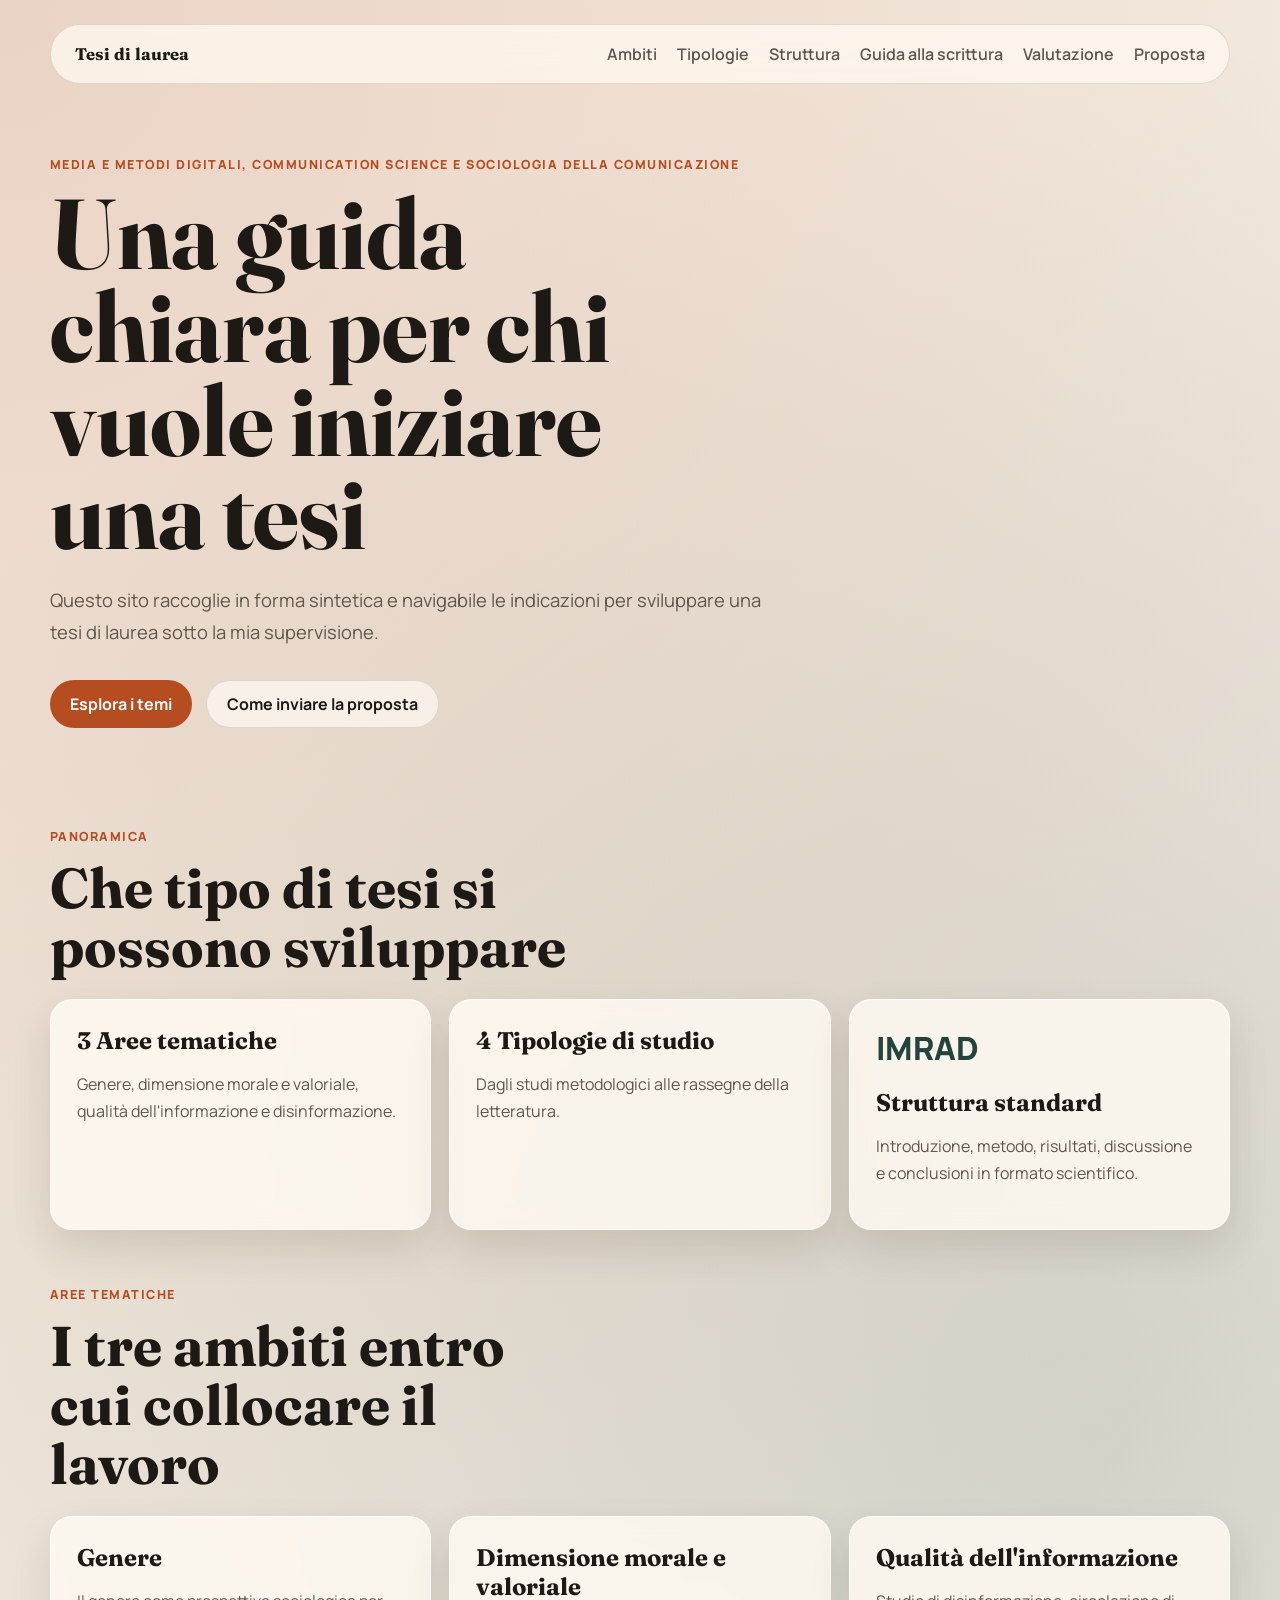
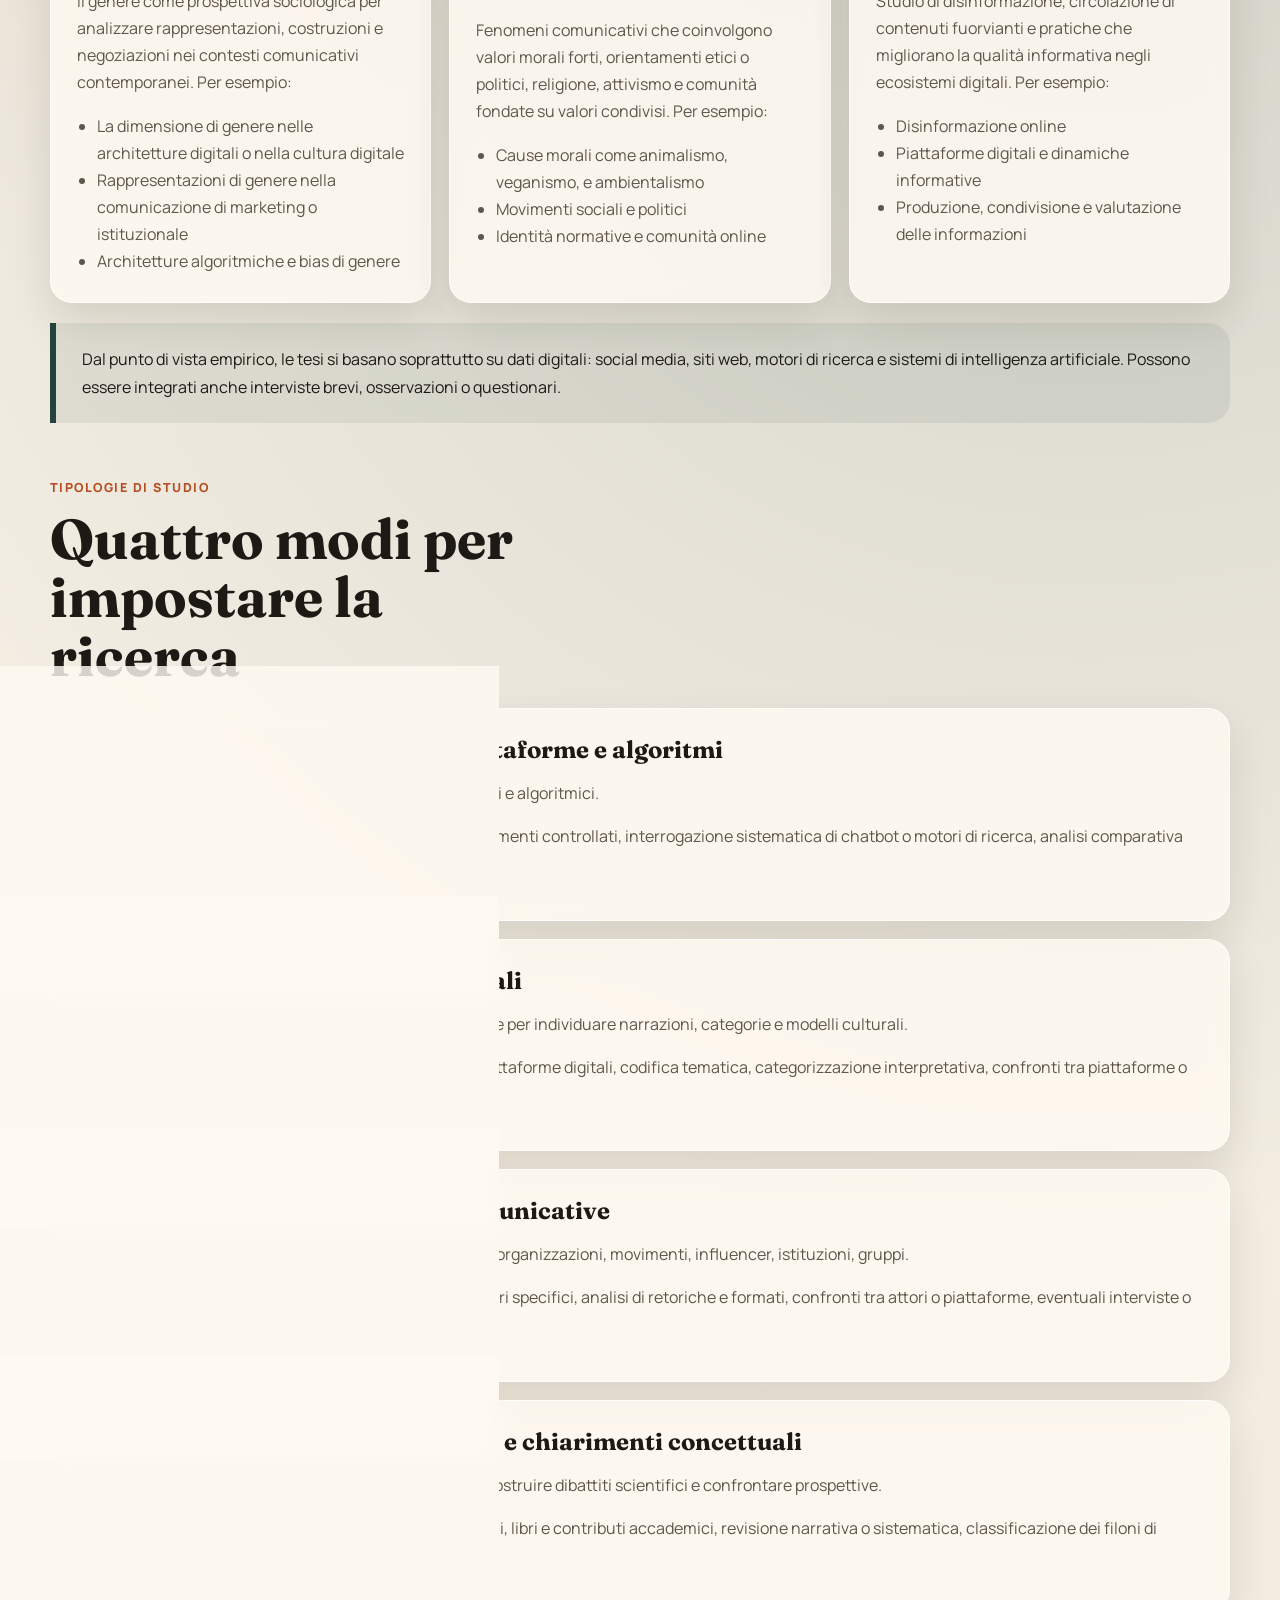
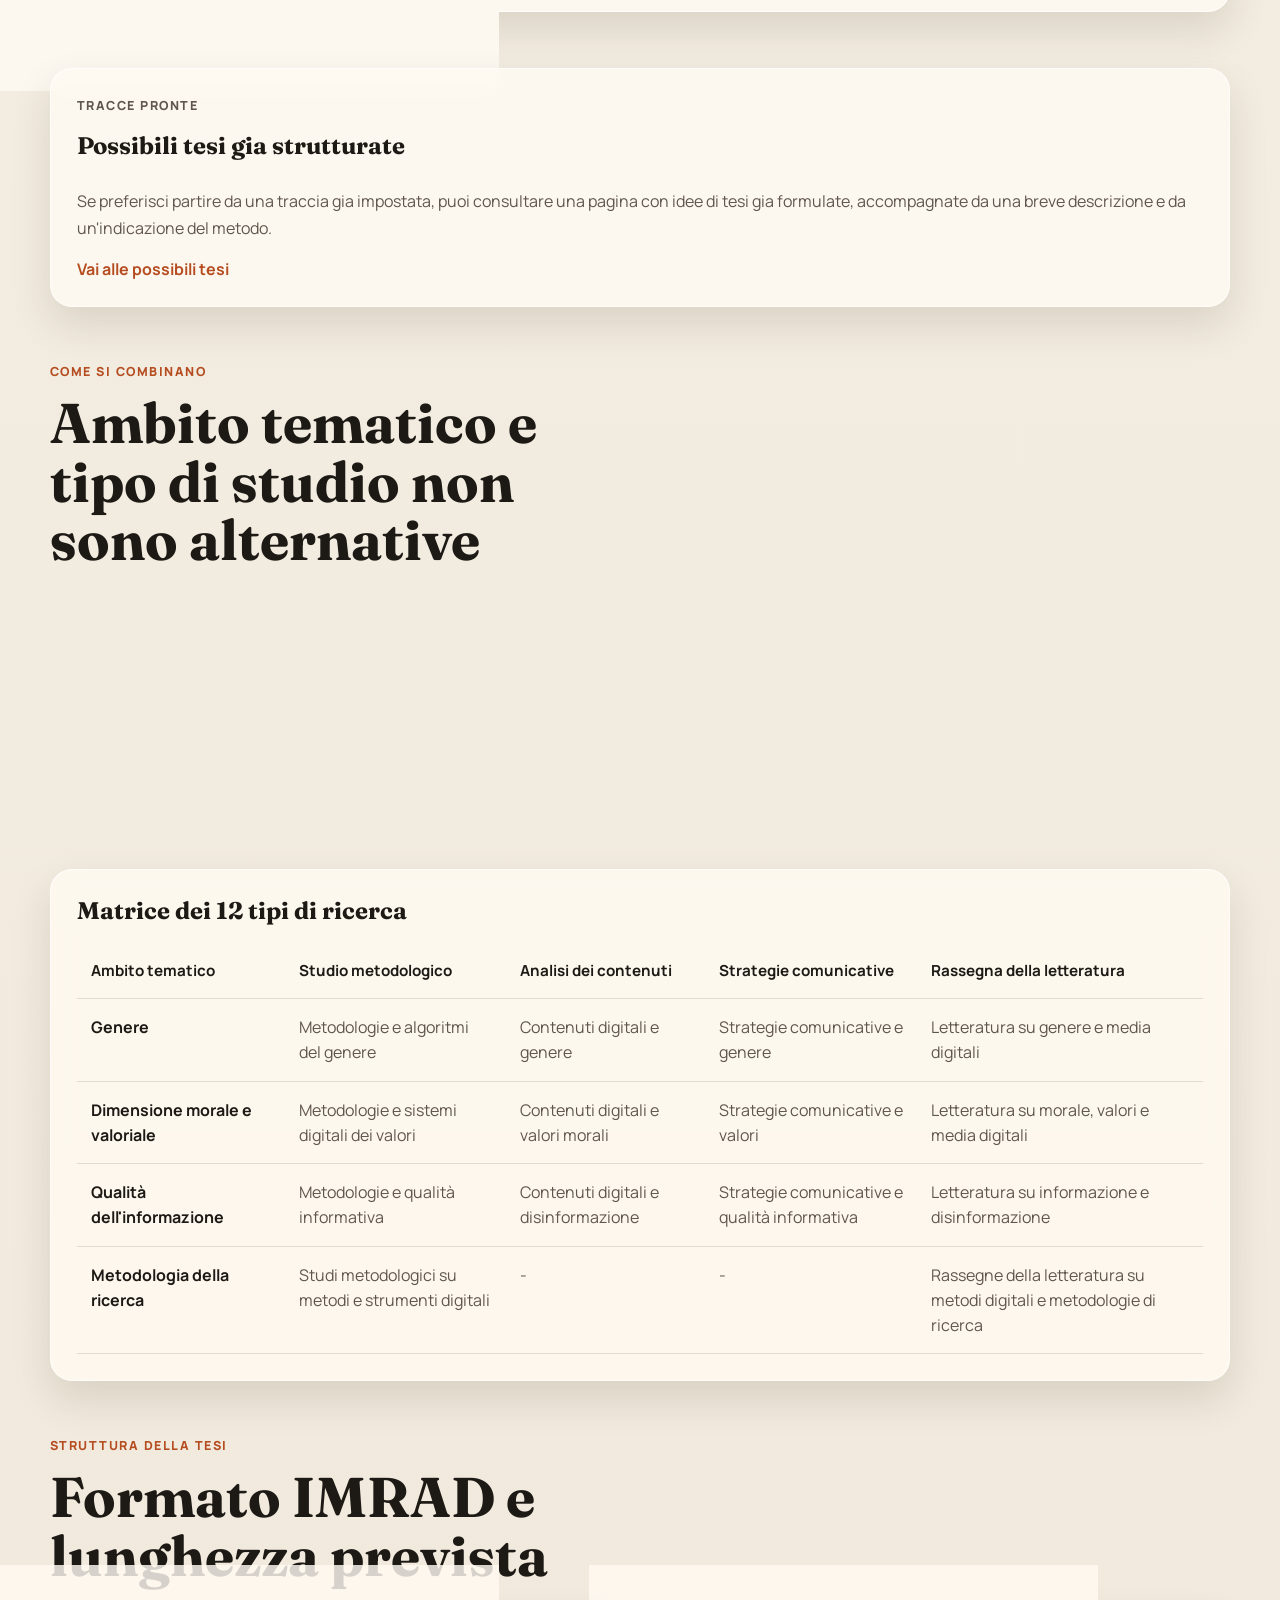
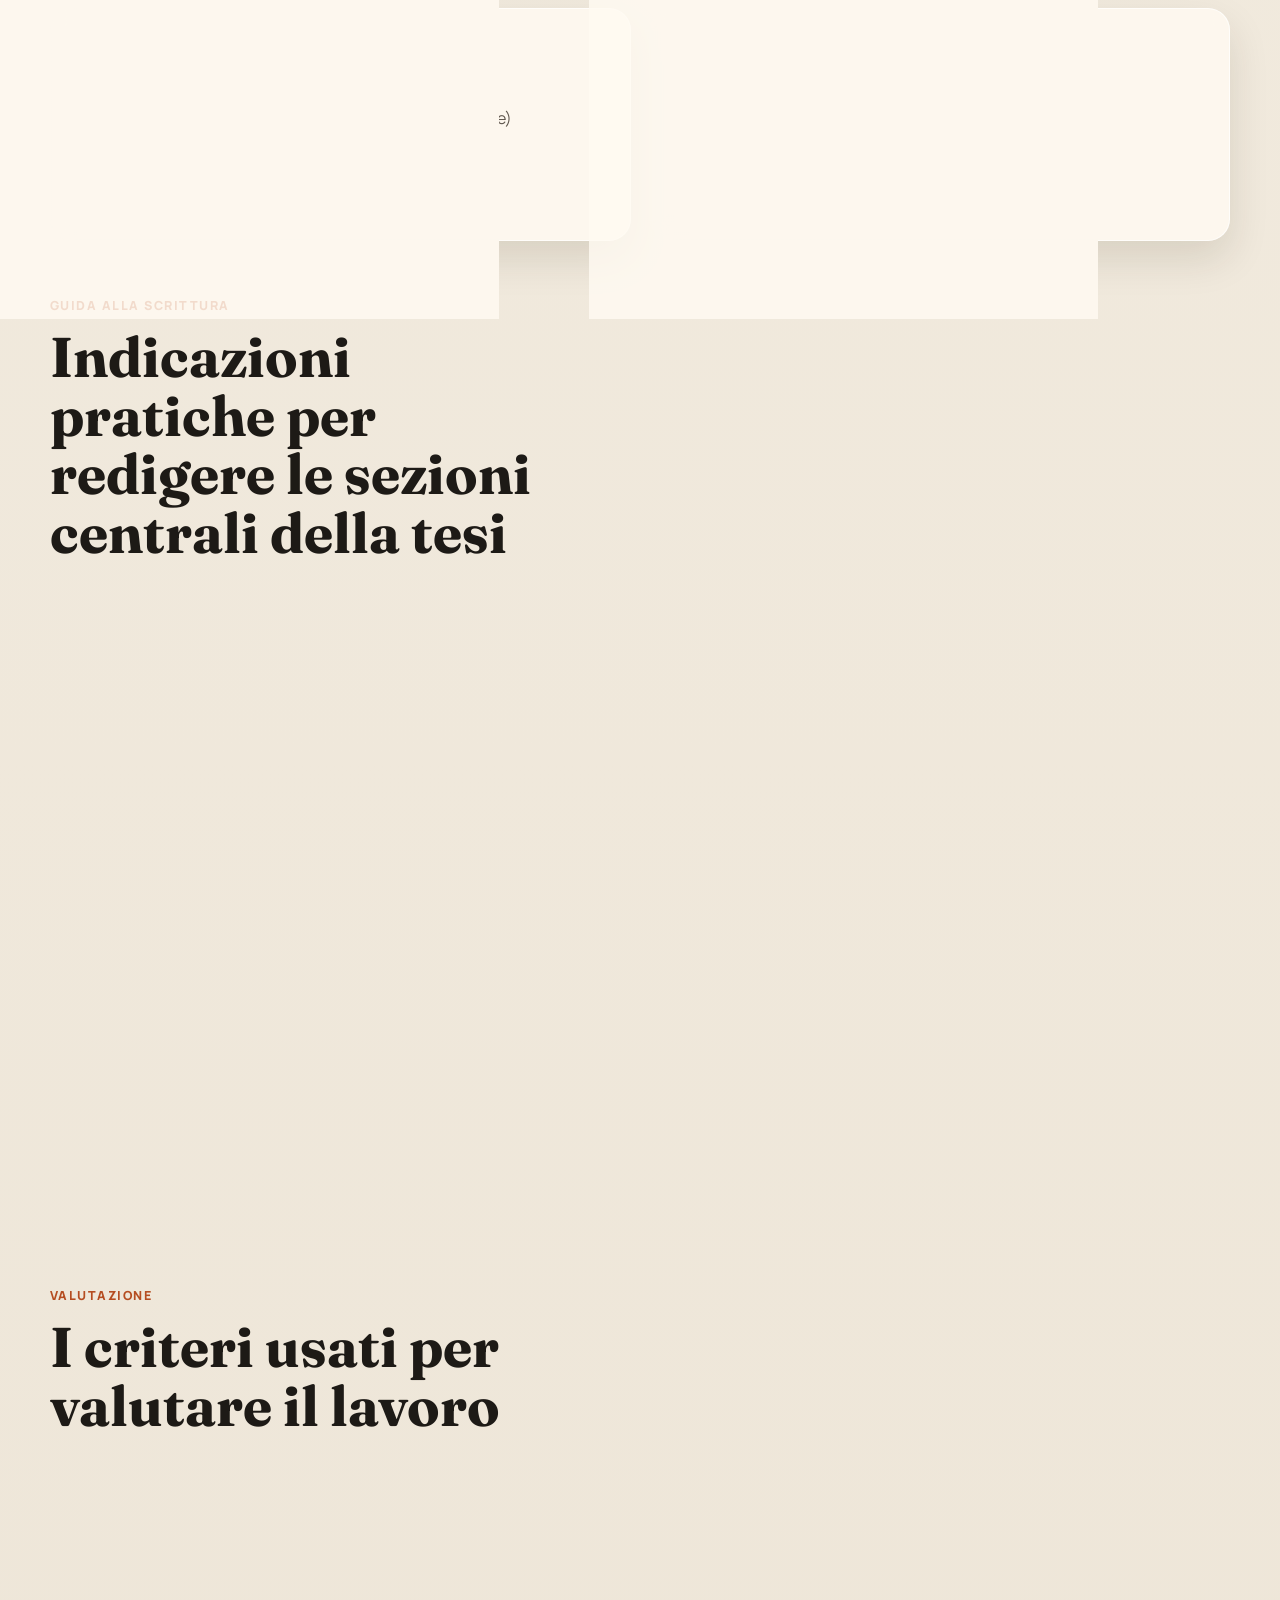
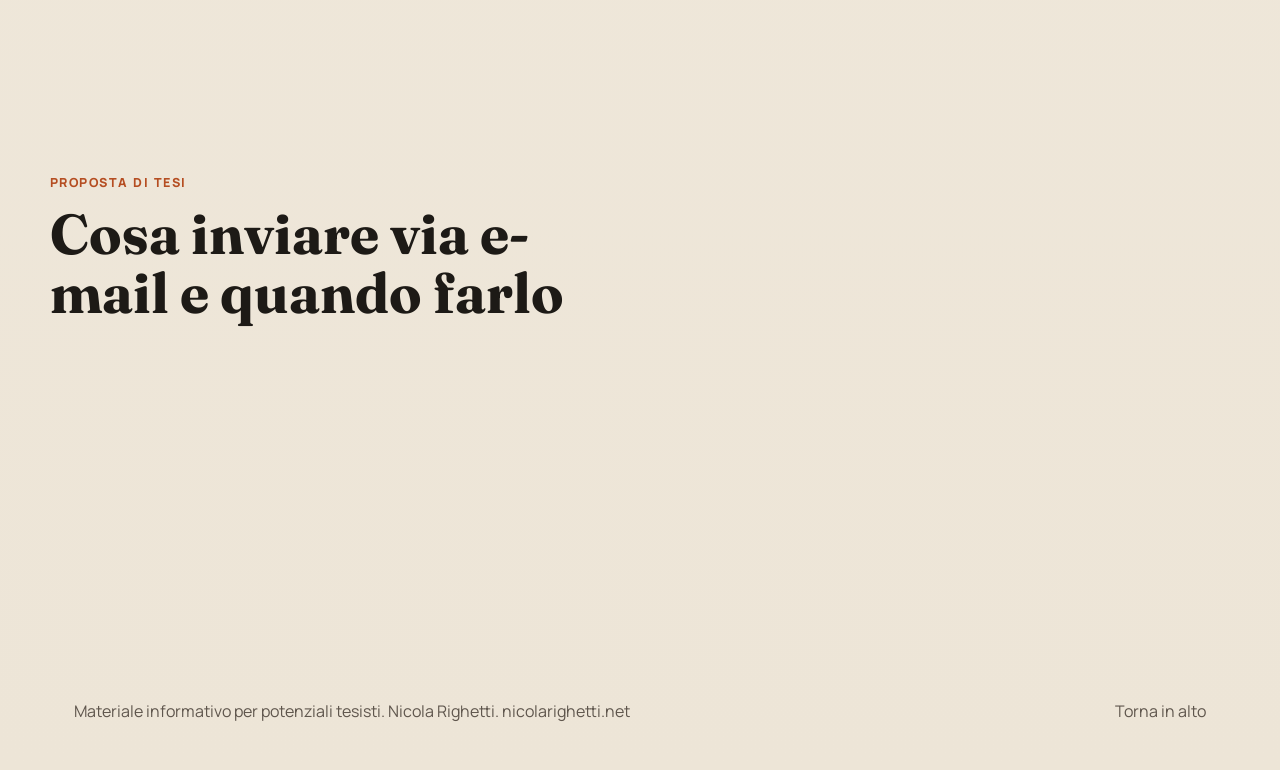
==== index.html @ b59bde54 "update" ====
<!DOCTYPE html>
<html lang="it">
<head>
  <meta charset="UTF-8">
  <meta name="viewport" content="width=device-width, initial-scale=1.0">
  <title>Tesi di Laurea | Guida per Tesisti</title>
  <meta name="description" content="Informazioni chiare per studentesse e studenti interessati a una tesi in sociologia della comunicazione e media digitali.">
  <link rel="preconnect" href="https://fonts.googleapis.com">
  <link rel="preconnect" href="https://fonts.gstatic.com" crossorigin>
  <link href="https://fonts.googleapis.com/css2?family=Fraunces:opsz,wght@9..144,500;9..144,700&family=Manrope:wght@400;500;600;700&display=swap" rel="stylesheet">
  <link rel="stylesheet" href="styles.css">
</head>
<body>
  <header class="hero" id="top">
    <nav class="site-nav">
      <a class="brand" href="#top">Tesi di laurea</a>
      <button class="nav-toggle" type="button" aria-expanded="false" aria-controls="nav-links">
        Menu
      </button>
      <div class="nav-links" id="nav-links">
        <a href="#ambiti">Ambiti</a>
        <a href="#tipologie">Tipologie</a>
        <a href="#struttura">Struttura</a>
        <a href="#scrittura">Guida alla scrittura</a>
        <a href="#valutazione">Valutazione</a>
        <a href="#proposta">Proposta</a>
      </div>
    </nav>

    <div class="hero-content">
      <p class="eyebrow">Media e metodi digitali, communication science e sociologia della comunicazione</p>
      <h1>Una guida chiara per chi vuole iniziare una tesi</h1>
      <p class="hero-text">
        Questo sito raccoglie in forma sintetica e navigabile le indicazioni per sviluppare una tesi di laurea sotto la mia supervisione.
      </p>
      <div class="hero-actions">
        <a class="button button-primary" href="#ambiti">Esplora i temi</a>
        <a class="button button-secondary" href="#proposta">Come inviare la proposta</a>
      </div>
    </div>
  </header>

  <main>
    <section class="section intro">
      <div class="section-heading">
        <p class="section-kicker">Panoramica</p>
        <h2>Che tipo di tesi si possono sviluppare</h2>
      </div>
      <div class="grid grid-3">
        <article class="card stat-card">
          <h3>3 Aree tematiche</h3>
          <p>Genere, dimensione morale e valoriale, qualità dell'informazione e disinformazione.</p>
        </article>
        <article class="card stat-card">
          <h3>4 Tipologie di studio</h3>
          <p>Dagli studi metodologici alle rassegne della letteratura.</p>
        </article>
        <article class="card stat-card">
          <span class="stat-number">IMRAD</span>
          <h3>Struttura standard</h3>
          <p>Introduzione, metodo, risultati, discussione e conclusioni in formato scientifico.</p>
        </article>
      </div>
    </section>

    <section class="section" id="ambiti">
      <div class="section-heading">
        <p class="section-kicker">Aree tematiche</p>
        <h2>I tre ambiti entro cui collocare il lavoro</h2>
      </div>
      <div class="grid grid-3">
        <article class="card topic-card">
          <h3>Genere</h3>
          <p>
            Il genere come prospettiva sociologica per analizzare rappresentazioni, costruzioni e negoziazioni
            nei contesti comunicativi contemporanei. Per esempio:
          </p>
          <ul>
            <li>La dimensione di genere nelle architetture digitali o nella cultura digitale</li>
            <li>Rappresentazioni di genere nella comunicazione di marketing o istituzionale</li>
            <li>Architetture algoritmiche e bias di genere</li>
          </ul>
        </article>
        <article class="card topic-card">
          <h3>Dimensione morale e valoriale</h3>
          <p>
            Fenomeni comunicativi che coinvolgono valori morali forti, orientamenti etici o politici,
            religione, attivismo e comunità fondate su valori condivisi. Per esempio:
          </p>
          <ul>
            <li>Cause morali come animalismo, veganismo, e ambientalismo</li>
            <li>Movimenti sociali e politici</li>
            <li>Identità normative e comunità online</li>
          </ul>
        </article>
        <article class="card topic-card">
          <h3>Qualità dell'informazione</h3>
          <p>
            Studio di disinformazione, circolazione di contenuti fuorvianti e pratiche che migliorano
            la qualità informativa negli ecosistemi digitali. Per esempio:
          </p>
          <ul>
            <li>Disinformazione online</li>
            <li>Piattaforme digitali e dinamiche informative</li>
            <li>Produzione, condivisione e valutazione delle informazioni</li>
          </ul>
        </article>
      </div>
      <div class="callout">
        <p>
          Dal punto di vista empirico, le tesi si basano soprattutto su dati digitali: social media,
          siti web, motori di ricerca e sistemi di intelligenza artificiale. Possono essere integrati
          anche interviste brevi, osservazioni o questionari.
        </p>
      </div>
    </section>

    <section class="section" id="tipologie">
      <div class="section-heading">
        <p class="section-kicker">Tipologie di studio</p>
        <h2>Quattro modi per impostare la ricerca</h2>
      </div>
      <div class="stack">
        <article class="card study-card">
          <div class="study-index">01</div>
          <div>
            <h3>Studi metodologici su piattaforme e algoritmi</h3>
            <p>Analisi del funzionamento di sistemi digitali e algoritmici.</p>
            <p><strong>Dati e metodi:</strong> auditing algoritmico, esperimenti controllati, interrogazione sistematica di chatbot o motori di ricerca, analisi comparativa dei risultati.</p>
          </div>
        </article>
        <article class="card study-card">
          <div class="study-index">02</div>
          <div>
            <h3>Analisi dei contenuti digitali</h3>
            <p>Studio di post, immagini, video o testi online per individuare narrazioni, categorie e modelli culturali.</p>
            <p><strong>Dati e metodi:</strong> raccolta di contenuti da piattaforme digitali, codifica tematica, categorizzazione interpretativa, confronti tra piattaforme o comunità.</p>
          </div>
        </article>
        <article class="card study-card">
          <div class="study-index">03</div>
          <div>
            <h3>Analisi delle strategie comunicative</h3>
            <p>Focus sugli attori che comunicano online: organizzazioni, movimenti, influencer, istituzioni, gruppi.</p>
            <p><strong>Dati e metodi:</strong> raccolta di contenuti di attori specifici, analisi di retoriche e formati, confronti tra attori o piattaforme, eventuali interviste o questionari.</p>
          </div>
        </article>
        <article class="card study-card">
          <div class="study-index">04</div>
          <div>
            <h3>Rassegne della letteratura e chiarimenti concettuali</h3>
            <p>Approccio teorico per chiarire concetti, ricostruire dibattiti scientifici e confrontare prospettive.</p>
            <p><strong>Dati e metodi:</strong> analisi sistematica di articoli, libri e contributi accademici, revisione narrativa o sistematica, classificazione dei filoni di ricerca.</p>
          </div>
        </article>
      </div>
    </section>

    <section class="section" id="proposte">
      <div class="card guide-link-card">
        <p class="section-kicker">Tracce pronte</p>
        <h3>Possibili tesi gia strutturate</h3>
        <p>
          Se preferisci partire da una traccia gia impostata, puoi consultare una pagina con idee di tesi
          gia formulate, accompagnate da una breve descrizione e da un'indicazione del metodo.
        </p>
        <a class="text-link" href="possibili-tesi.html">Vai alle possibili tesi</a>
      </div>
    </section>

    <section class="section" id="matrice">
      <div class="section-heading">
        <p class="section-kicker">Come si combinano</p>
        <h2>Ambito tematico e tipo di studio non sono alternative</h2>
      </div>
      <div class="card matrix-intro">
        <p>
          Ogni tesi deve essere definita su <strong>due assi contemporaneamente</strong>: da un lato
          sceglie <strong>uno dei tre ambiti tematici</strong>, dall'altro adotta <strong>una delle quattro
          modalità di ricerca</strong>. Questo significa che i tre ambiti e i quattro tipi di studio non si
          escludono a vicenda, ma si <strong>incrociano</strong>.
        </p>
        <p>
          In termini pratici, ne risultano <strong>12 possibili configurazioni generali di tesi</strong>:
          per esempio, una tesi può essere un'analisi dei contenuti sul genere, oppure uno studio
          metodologico sulla qualità dell'informazione, oppure una rassegna della letteratura sulla
          dimensione morale e valoriale.
        </p>
        <p>
          A queste si aggiunge un'ulteriore possibilità: <strong>rassegne della letteratura di taglio
          metodologico</strong> dedicate a metodi digitali, tecniche di ricerca, strumenti di analisi o
          questioni metodologiche generali. In questo caso la tesi può avere un focus propriamente
          metodologico e non essere necessariamente collegata a uno dei tre ambiti sostantivi.
        </p>
      </div>
      <div class="card matrix-card">
        <h3>Matrice dei 12 tipi di ricerca</h3>
        <div class="matrix-wrap">
          <table class="matrix-table">
            <thead>
              <tr>
                <th>Ambito tematico</th>
                <th>Studio metodologico</th>
                <th>Analisi dei contenuti</th>
                <th>Strategie comunicative</th>
                <th>Rassegna della letteratura</th>
              </tr>
            </thead>
            <tbody>
              <tr>
                <th>Genere</th>
                <td>Metodologie e algoritmi del genere</td>
                <td>Contenuti digitali e genere</td>
                <td>Strategie comunicative e genere</td>
                <td>Letteratura su genere e media digitali</td>
              </tr>
              <tr>
                <th>Dimensione morale e valoriale</th>
                <td>Metodologie e sistemi digitali dei valori</td>
                <td>Contenuti digitali e valori morali</td>
                <td>Strategie comunicative e valori</td>
                <td>Letteratura su morale, valori e media digitali</td>
              </tr>
              <tr>
                <th>Qualità dell'informazione</th>
                <td>Metodologie e qualità informativa</td>
                <td>Contenuti digitali e disinformazione</td>
                <td>Strategie comunicative e qualità informativa</td>
                <td>Letteratura su informazione e disinformazione</td>
              </tr>
              <tr>
                <th>Metodologia della ricerca</th>
                <td>Studi metodologici su metodi e strumenti digitali</td>
                <td>-</td>
                <td>-</td>
                <td>Rassegne della letteratura su metodi digitali e metodologie di ricerca</td>
              </tr>
            </tbody>
          </table>
        </div>
      </div>
    </section>

    <section class="section" id="struttura">
      <div class="section-heading">
        <p class="section-kicker">Struttura della tesi</p>
        <h2>Formato IMRAD e lunghezza prevista</h2>
      </div>
      <div class="grid grid-2">
        <article class="card">
          <h3>Sezioni richieste</h3>
          <ol class="timeline">
            <li><strong>Abstract</strong> (150-200 parole)</li>
            <li><strong>Introduzione e quadro teorico</strong> (circa 1500-2000 parole)</li>
            <li><strong>Dati e metodologia</strong> (circa 1000 parole)</li>
            <li><strong>Risultati</strong> (circa 1000-1500 parole)</li>
            <li><strong>Discussione e conclusione</strong> (circa 1500-2000 parole)</li>
          </ol>
        </article>
        <article class="card">
          <h3>Vincoli formali</h3>
          <ul class="checklist">
            <li>Struttura scientifica standard di tipo IMRAD</li>
            <li>Bibliografia in stile APA 7a edizione</li>
            <li>Lunghezza complessiva tra 6.000 e 8.000 parole</li>
            <li>Descrizione chiara di dati, raccolta e tecniche di analisi</li>
          </ul>
        </article>
      </div>
    </section>

    <section class="section" id="scrittura">
      <div class="section-heading">
        <p class="section-kicker">Guida alla scrittura</p>
        <h2>Indicazioni pratiche per redigere le sezioni centrali della tesi</h2>
      </div>
      <div class="grid grid-2 guide-overview">
        <article class="card guide-link-card">
          <h3>Abstract</h3>
          <p>Sintesi breve, completa e leggibile del lavoro, organizzata come una micro-struttura IMRAD.</p>
          <a class="text-link" href="abstract.html">Apri la guida</a>
        </article>
        <article class="card guide-link-card">
          <h3>Introduzione</h3>
          <p>Come accompagnare il lettore dal tema generale al gap di ricerca, usando il modello C.A.R.S.</p>
          <a class="text-link" href="introduzione.html">Apri la guida</a>
        </article>
        <article class="card guide-link-card">
          <h3>Quadro teorico e letteratura</h3>
          <p>Come costruire una rassegna della letteratura sintetica, concettualmente chiara e orientata al problema di ricerca.</p>
          <a class="text-link" href="quadro-teorico.html">Apri la guida</a>
        </article>
        <article class="card guide-link-card">
          <h3>Risultati</h3>
          <p>Come presentare i risultati in modo ordinato, coerente con domande di ricerca e senza anticipare la discussione.</p>
          <a class="text-link" href="risultati.html">Apri la guida</a>
        </article>
        <article class="card guide-link-card">
          <h3>Discussione</h3>
          <p>Come interpretare i risultati, collegarli alla letteratura, esplicitare il contributo e riconoscere i limiti.</p>
          <a class="text-link" href="discussione.html">Apri la guida</a>
        </article>
        <article class="card guide-link-card">
          <h3>Citazioni e bibliografia APA 7</h3>
          <p>Come citare correttamente le fonti nel testo e come compilare la bibliografia finale in stile APA 7.</p>
          <a class="text-link" href="bibliografia-apa.html">Apri la guida</a>
        </article>
      </div>
    </section>

    <section class="section" id="valutazione">
      <div class="section-heading">
        <p class="section-kicker">Valutazione</p>
        <h2>I criteri usati per valutare il lavoro</h2>
      </div>
      <div class="grid grid-2">
        <article class="card">
          <h3>Cosa conta di più</h3>
          <ul class="checklist">
            <li>Chiarezza del linguaggio e dei concetti</li>
            <li>Capacità di organizzare il lavoro in modo ordinato</li>
            <li>Rispetto della struttura indicata e delle specifiche formali descritte nella guida, incluse citazioni e bibliografia</li>
            <li>Autonomia nella gestione del progetto di ricerca</li>
            <li>Qualità complessiva dell'argomentazione e dell'analisi</li>
          </ul>
        </article>
        <article class="card note-card">
          <h3>Obiettivo implicito</h3>
          <p>
            Una buona tesi non si limita a raccogliere materiali: deve mostrare coerenza tra domanda di ricerca,
            dati, metodo e interpretazione dei risultati.
          </p>
        </article>
      </div>
    </section>

    <section class="section" id="proposta">
      <div class="section-heading">
        <p class="section-kicker">Proposta di tesi</p>
        <h2>Cosa inviare via e-mail e quando farlo</h2>
      </div>
      <div class="grid grid-2 proposal-layout">
        <article class="card deadline-card">
          <h3>Tempistiche</h3>
          <p>
            La proposta va inviata con ampio anticipo e comunque non meno di
            <strong>4-6 mesi prima</strong> della data ufficiale di consegna dell'elaborato.
          </p>
          <p>
            Questo margine serve per valutare la fattibilità dello studio, proporre revisioni e pianificare il lavoro.
          </p>
        </article>
        <article class="card">
          <h3>Contenuti obbligatori dell'e-mail</h3>
          <ul class="checklist">
            <li>Titolo provvisorio della tesi</li>
            <li>Area tematica scelta tra le tre indicate</li>
            <li>Tipologia di studio scelta tra le quattro indicate</li>
            <li>Abstract di 150-200 parole</li>
            <li>Risultati attesi o contributo analitico previsto</li>
            <li>Dati, fonti e modalità di raccolta e analisi</li>
            <li>Almeno 4-5 riferimenti bibliografici rilevanti</li>
          </ul>
        </article>
      </div>
    </section>
  </main>

  <footer class="site-footer">
    <p>Materiale informativo per potenziali tesisti. Nicola Righetti. <a href="https://nicolarighetti.net">nicolarighetti.net</a></p>
    <a href="#top">Torna in alto</a>
  </footer>

  <script src="script.js"></script>
</body>
</html>
---- styles.css ----
:root {
  --bg: #f4efe6;
  --bg-accent: #efe0c7;
  --surface: rgba(255, 250, 242, 0.82);
  --surface-strong: #fff9f0;
  --text: #1d1a16;
  --muted: #5f564d;
  --line: rgba(29, 26, 22, 0.12);
  --primary: #b54d21;
  --primary-dark: #893815;
  --secondary: #23443c;
  --shadow: 0 18px 40px rgba(45, 29, 9, 0.12);
  --radius: 22px;
  --max-width: 1180px;
}

* {
  box-sizing: border-box;
}

html {
  scroll-behavior: smooth;
}

body {
  margin: 0;
  font-family: "Manrope", sans-serif;
  color: var(--text);
  background:
    radial-gradient(circle at top left, rgba(181, 77, 33, 0.18), transparent 26%),
    radial-gradient(circle at 85% 20%, rgba(35, 68, 60, 0.16), transparent 24%),
    linear-gradient(180deg, #f6f1e8 0%, #f2ebdf 55%, #ede5d7 100%);
}

a {
  color: inherit;
  text-decoration: none;
}

.hero,
.section,
.site-footer {
  padding-left: 24px;
  padding-right: 24px;
}

.site-nav,
.hero-content,
.section > *,
.site-footer {
  max-width: var(--max-width);
  margin: 0 auto;
}

.hero {
  padding-top: 24px;
  padding-bottom: 72px;
}

.site-nav {
  display: flex;
  align-items: center;
  justify-content: space-between;
  gap: 24px;
  padding: 18px 24px;
  border: 1px solid var(--line);
  border-radius: 999px;
  background: rgba(255, 249, 240, 0.76);
  backdrop-filter: blur(14px);
  position: sticky;
  top: 18px;
  z-index: 10;
}

.brand,
h1,
h2,
h3 {
  font-family: "Fraunces", serif;
}

.brand {
  font-size: 1.05rem;
  font-weight: 700;
}

.nav-links {
  display: flex;
  align-items: center;
  gap: 20px;
}

.nav-links a {
  color: var(--muted);
  font-weight: 600;
}

.nav-toggle {
  display: none;
  border: 0;
  background: transparent;
  font: inherit;
  color: var(--text);
}

.hero-content {
  padding-top: 72px;
}

.eyebrow,
.section-kicker {
  margin: 0 0 14px;
  text-transform: uppercase;
  letter-spacing: 0.12em;
  font-size: 0.78rem;
  font-weight: 800;
  color: var(--primary);
}

h1 {
  max-width: 11ch;
  margin: 0;
  font-size: clamp(3.2rem, 9vw, 6.2rem);
  line-height: 0.94;
}

.hero-text {
  max-width: 720px;
  margin: 24px 0 0;
  font-size: 1.15rem;
  line-height: 1.75;
  color: var(--muted);
}

.hero-actions {
  display: flex;
  flex-wrap: wrap;
  gap: 14px;
  margin-top: 32px;
}

.button {
  display: inline-flex;
  align-items: center;
  justify-content: center;
  min-height: 48px;
  padding: 0 20px;
  border-radius: 999px;
  font-weight: 700;
  transition: transform 180ms ease, background-color 180ms ease, color 180ms ease;
}

.button:hover,
.button:focus-visible {
  transform: translateY(-1px);
}

.button-primary {
  background: var(--primary);
  color: #fff;
}

.button-primary:hover,
.button-primary:focus-visible {
  background: var(--primary-dark);
}

.button-secondary {
  border: 1px solid var(--line);
  background: rgba(255, 250, 242, 0.7);
}

.section {
  padding-top: 28px;
  padding-bottom: 28px;
}

.section-heading {
  margin-bottom: 22px;
}

h2 {
  margin: 0;
  font-size: clamp(2rem, 5vw, 3.5rem);
  line-height: 1.05;
  max-width: 14ch;
}

.grid {
  display: grid;
  gap: 18px;
}

.grid-2 {
  grid-template-columns: repeat(2, minmax(0, 1fr));
}

.grid-3 {
  grid-template-columns: repeat(3, minmax(0, 1fr));
}

.stack {
  display: grid;
  gap: 18px;
}

.card {
  background: var(--surface);
  border: 1px solid rgba(255, 255, 255, 0.7);
  box-shadow: var(--shadow);
  border-radius: var(--radius);
  padding: 26px;
  backdrop-filter: blur(10px);
}

.card h3 {
  margin-top: 0;
  margin-bottom: 12px;
  font-size: 1.5rem;
}

.card p,
.card li {
  color: var(--muted);
  line-height: 1.7;
}

.stat-card {
  min-height: 220px;
}

.stat-number {
  display: inline-block;
  margin-bottom: 18px;
  color: var(--secondary);
  font-size: 2rem;
  font-weight: 800;
}

.topic-card ul,
.checklist,
.timeline {
  margin: 14px 0 0;
  padding-left: 20px;
}

.callout {
  margin-top: 20px;
  padding: 22px 26px;
  border-left: 6px solid var(--secondary);
  border-radius: 0 var(--radius) var(--radius) 0;
  background: rgba(35, 68, 60, 0.08);
}

.callout p {
  margin: 0;
  line-height: 1.75;
}

.study-card {
  display: grid;
  grid-template-columns: 92px 1fr;
  gap: 18px;
  align-items: start;
}

.matrix-intro p:first-child {
  margin-top: 0;
}

.matrix-intro p:last-child {
  margin-bottom: 0;
}

.matrix-card h3 {
  margin-bottom: 18px;
}

.matrix-note {
  margin: 16px 0 0;
  color: var(--muted);
  line-height: 1.7;
}

.matrix-wrap {
  overflow-x: auto;
}

.matrix-table {
  width: 100%;
  border-collapse: collapse;
  min-width: 860px;
}

.matrix-table th,
.matrix-table td {
  padding: 16px 14px;
  text-align: left;
  vertical-align: top;
  border-bottom: 1px solid var(--line);
  color: var(--muted);
  line-height: 1.55;
}

.matrix-table thead th {
  color: var(--text);
  font-size: 0.95rem;
}

.matrix-table tbody th {
  color: var(--text);
  font-weight: 700;
  min-width: 180px;
}

.detail-links-card {
  margin-top: 18px;
}

.detail-links {
  display: flex;
  flex-wrap: wrap;
  gap: 12px;
  margin-top: 16px;
}

.detail-links a {
  display: inline-flex;
  align-items: center;
  min-height: 42px;
  padding: 0 16px;
  border: 1px solid var(--line);
  border-radius: 999px;
  background: rgba(255, 250, 242, 0.8);
  color: var(--text);
  font-weight: 600;
}

.guide-stack {
  gap: 20px;
}

.guide-card {
  padding: 30px;
}

.guide-card h3 {
  margin-bottom: 14px;
}

.guide-overview {
  align-items: stretch;
}

.guide-link-card {
  display: flex;
  flex-direction: column;
}

.guide-link-card p {
  flex: 1;
}

.text-link {
  display: inline-flex;
  align-items: center;
  font-weight: 700;
  color: var(--primary);
}

.page-hero {
  padding: 24px 24px 36px;
}

.page-hero-content,
.page-main {
  max-width: 920px;
  margin: 0 auto;
}

.page-hero-content {
  padding-top: 64px;
}

.back-link {
  margin-top: 24px;
  font-weight: 700;
}

.back-link a {
  color: var(--primary);
}

.reference-example {
  margin: 12px 0 0;
  padding: 16px 18px;
  white-space: pre-wrap;
  border-radius: 16px;
  background: rgba(35, 68, 60, 0.08);
  border: 1px solid var(--line);
  color: var(--text);
  font-family: "Manrope", sans-serif;
  line-height: 1.7;
}

.study-index {
  display: grid;
  place-items: center;
  width: 92px;
  height: 92px;
  border-radius: 26px;
  background: linear-gradient(135deg, var(--primary), #db8c4f);
  color: #fff;
  font-weight: 800;
  font-size: 1.6rem;
}

.note-card {
  background: linear-gradient(180deg, rgba(35, 68, 60, 0.12), rgba(255, 249, 240, 0.8));
}

.deadline-card {
  background: linear-gradient(160deg, rgba(181, 77, 33, 0.12), rgba(255, 249, 240, 0.85));
}

.site-footer {
  display: flex;
  justify-content: space-between;
  gap: 24px;
  padding-top: 40px;
  padding-bottom: 48px;
  color: var(--muted);
}

.site-footer p {
  margin: 0;
}

.reveal {
  opacity: 0;
  transform: translateY(24px);
  transition: opacity 500ms ease, transform 500ms ease;
}

.reveal.is-visible {
  opacity: 1;
  transform: translateY(0);
}

@media (max-width: 960px) {
  .grid-2,
  .grid-3 {
    grid-template-columns: 1fr;
  }

  .study-card {
    grid-template-columns: 1fr;
  }
}

@media (max-width: 780px) {
  .site-nav {
    flex-wrap: wrap;
    border-radius: 28px;
    padding: 18px;
  }

  .nav-toggle {
    display: inline-flex;
  }

  .nav-links {
    display: none;
    width: 100%;
    flex-direction: column;
    align-items: flex-start;
    padding-top: 8px;
  }

  .nav-links.is-open {
    display: flex;
  }

  h1 {
    max-width: 12ch;
  }

  .hero-content {
    padding-top: 52px;
  }

  .site-footer {
    flex-direction: column;
  }
}
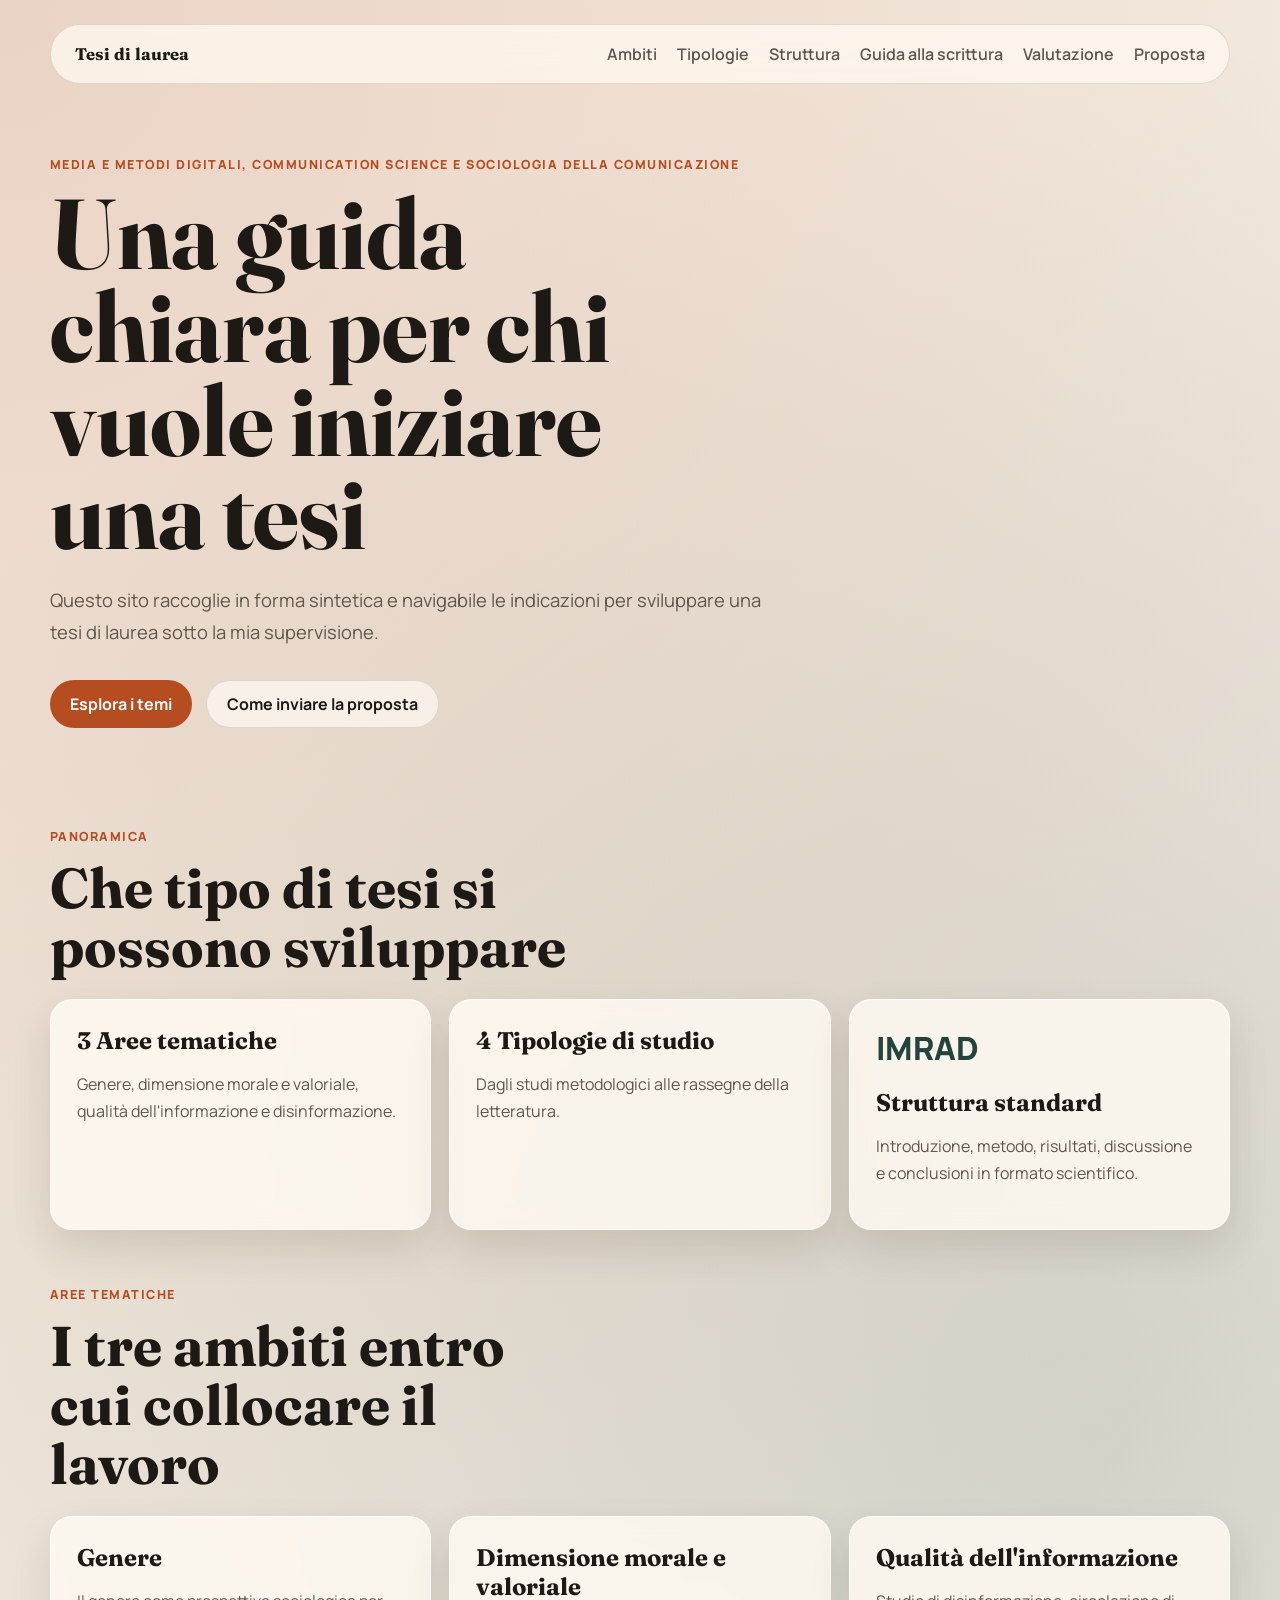
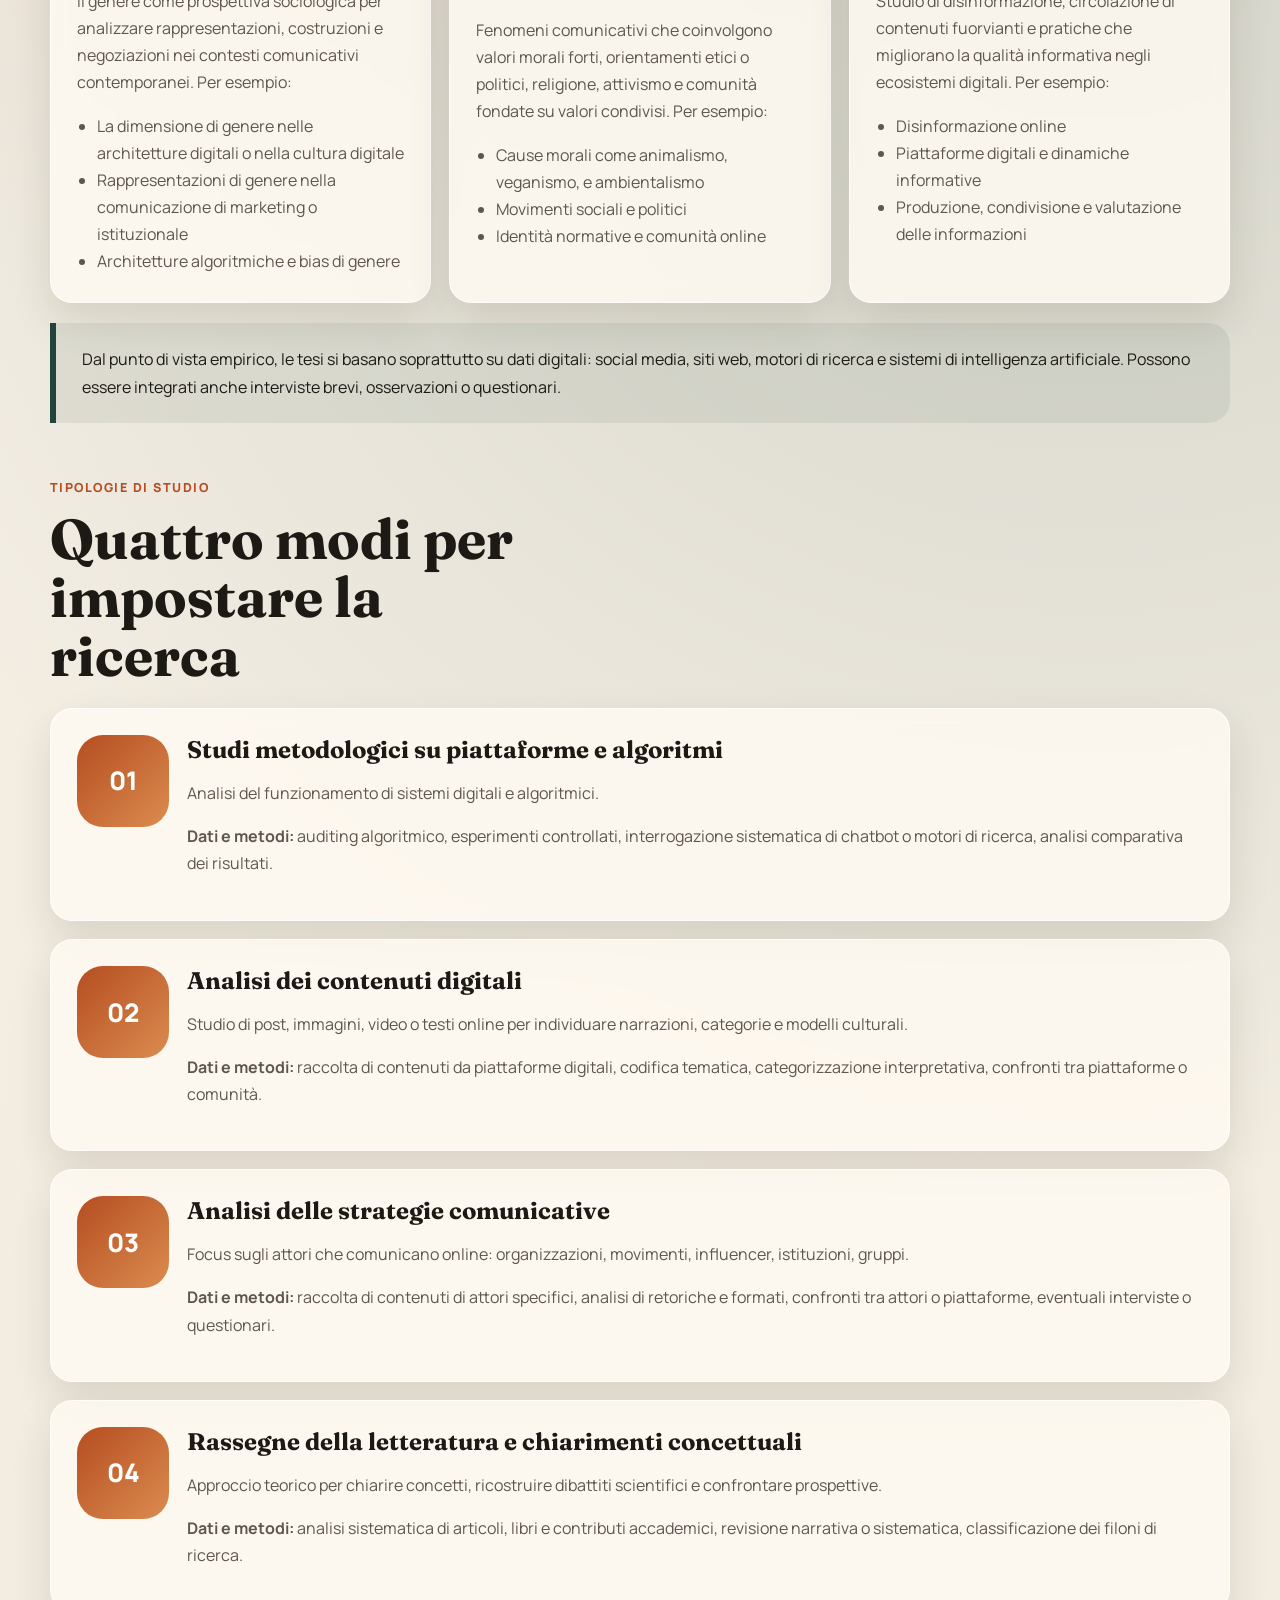
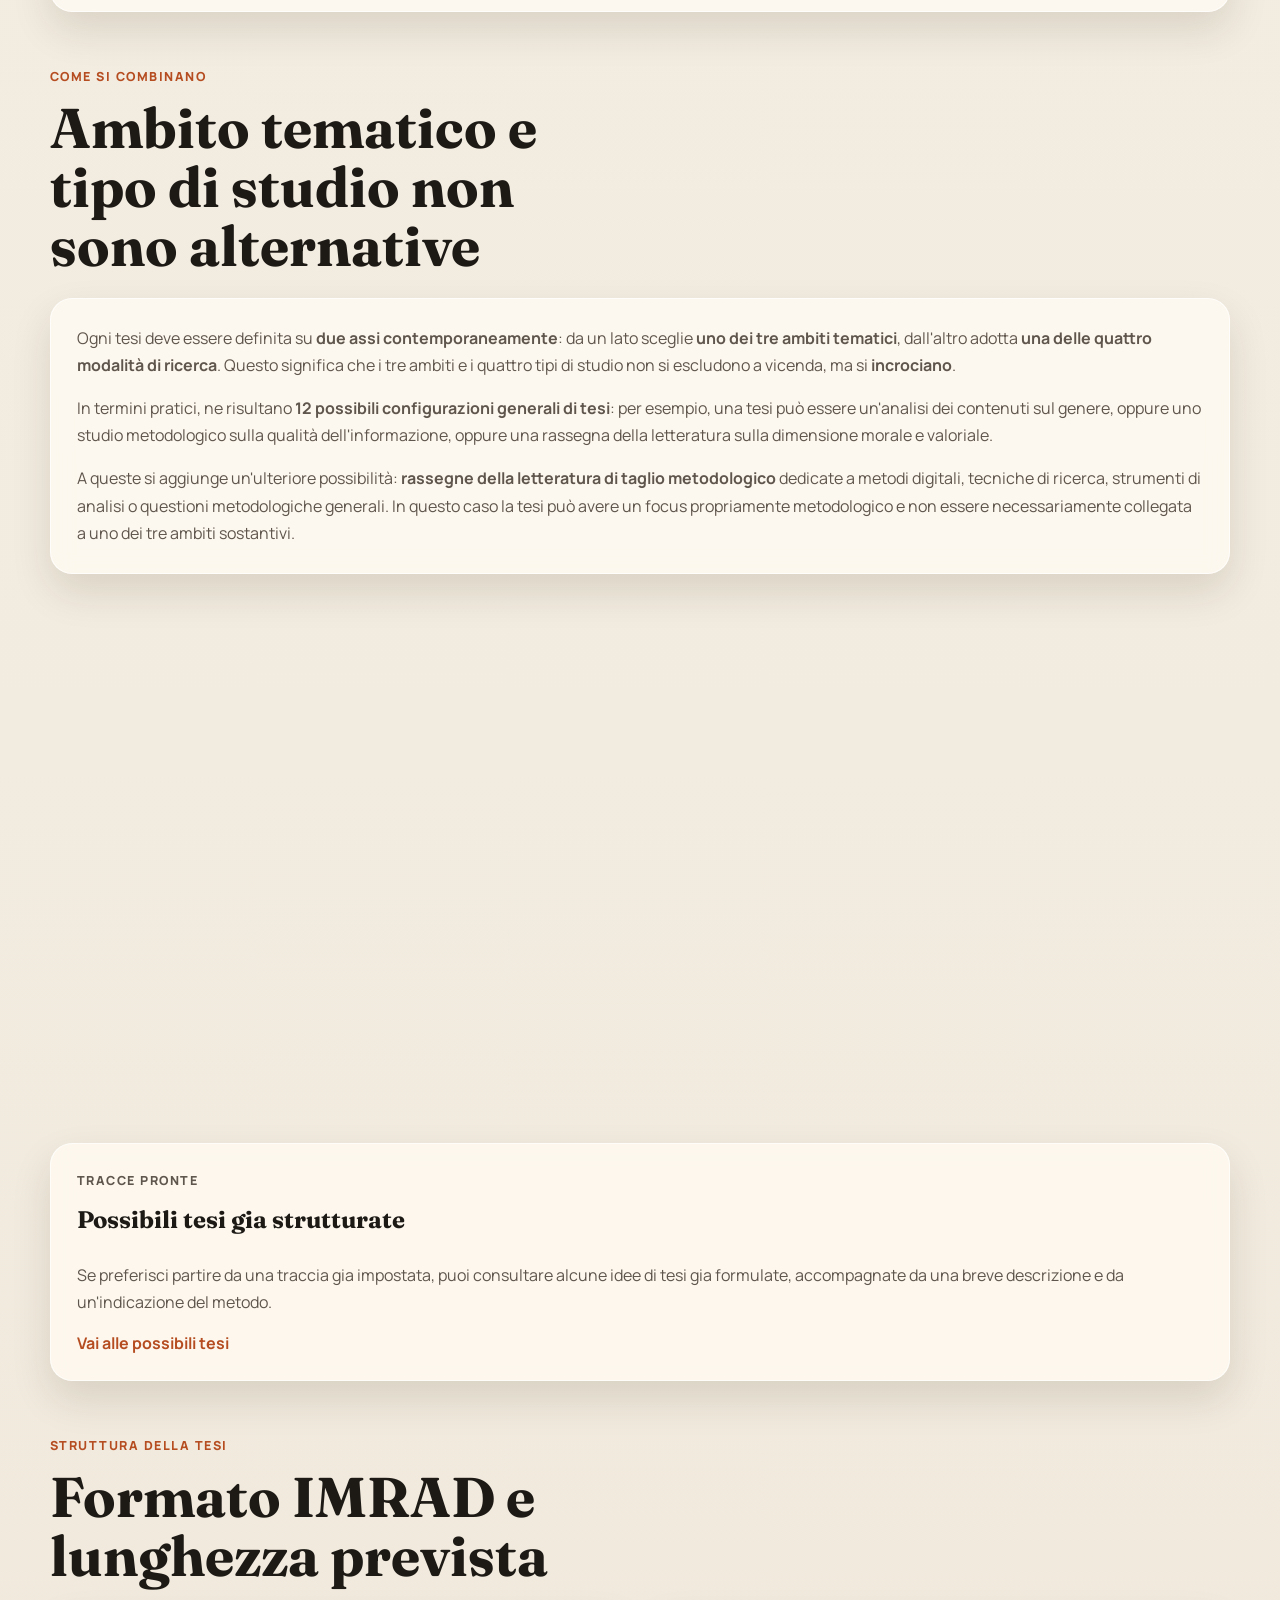
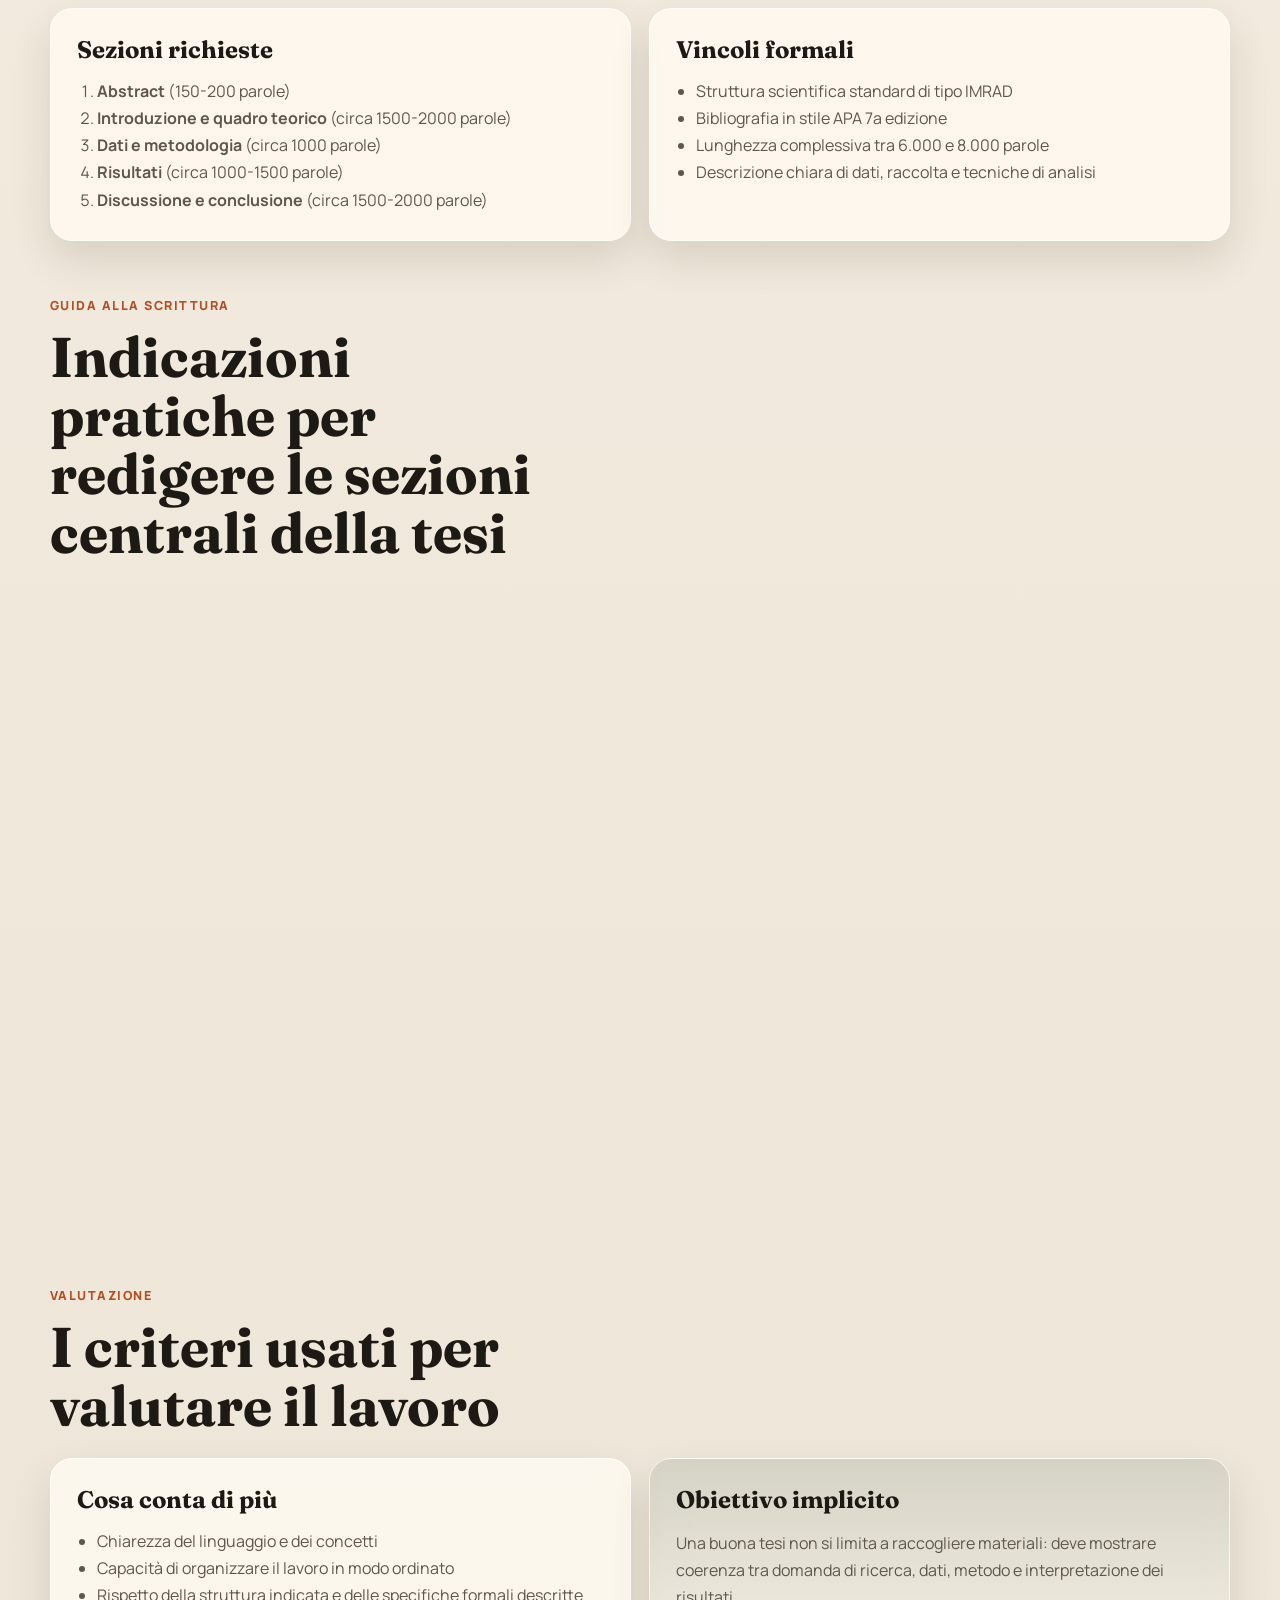
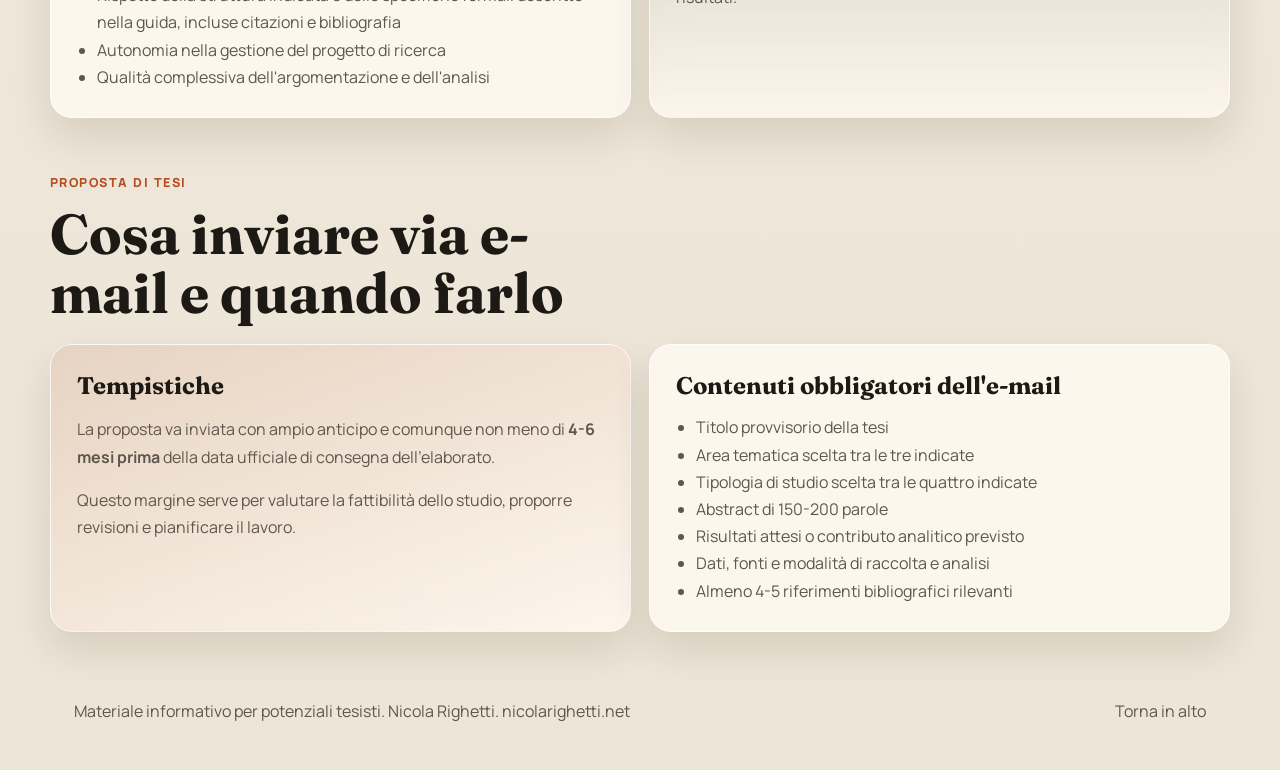
==== commit e6c80dd7: "update" ====
--- a/index.html
+++ b/index.html
@@ -156,18 +156,6 @@
       </div>
     </section>
 
-    <section class="section" id="proposte">
-      <div class="card guide-link-card">
-        <p class="section-kicker">Tracce pronte</p>
-        <h3>Possibili tesi gia strutturate</h3>
-        <p>
-          Se preferisci partire da una traccia gia impostata, puoi consultare una pagina con idee di tesi
-          gia formulate, accompagnate da una breve descrizione e da un'indicazione del metodo.
-        </p>
-        <a class="text-link" href="possibili-tesi.html">Vai alle possibili tesi</a>
-      </div>
-    </section>
-
     <section class="section" id="matrice">
       <div class="section-heading">
         <p class="section-kicker">Come si combinano</p>
@@ -238,6 +226,18 @@
             </tbody>
           </table>
         </div>
+      </div>
+    </section>
+
+    <section class="section" id="proposte">
+      <div class="card guide-link-card">
+        <p class="section-kicker">Tracce pronte</p>
+        <h3>Possibili tesi gia strutturate</h3>
+        <p>
+          Se preferisci partire da una traccia gia impostata, puoi consultare alcune idee di tesi
+          gia formulate, accompagnate da una breve descrizione e da un'indicazione del metodo.
+        </p>
+        <a class="text-link" href="possibili-tesi.html">Vai alle possibili tesi</a>
       </div>
     </section>
 
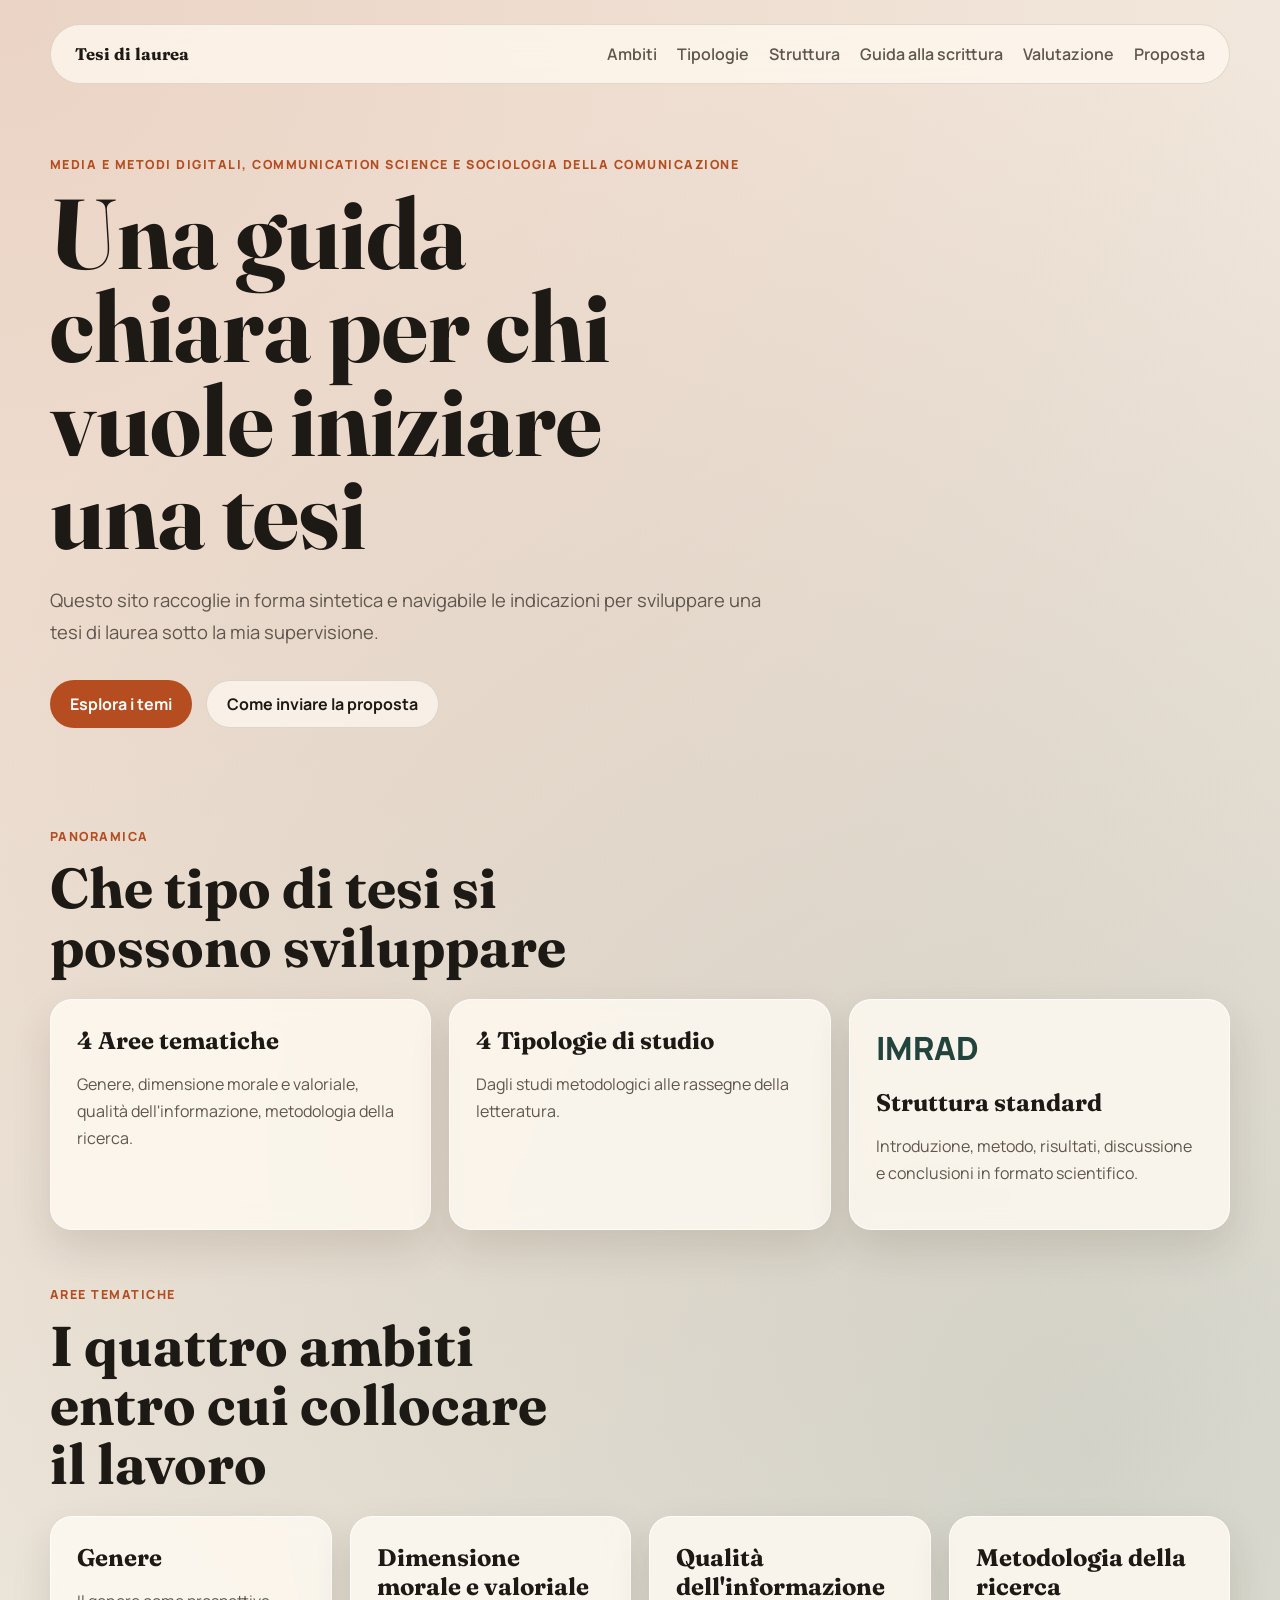
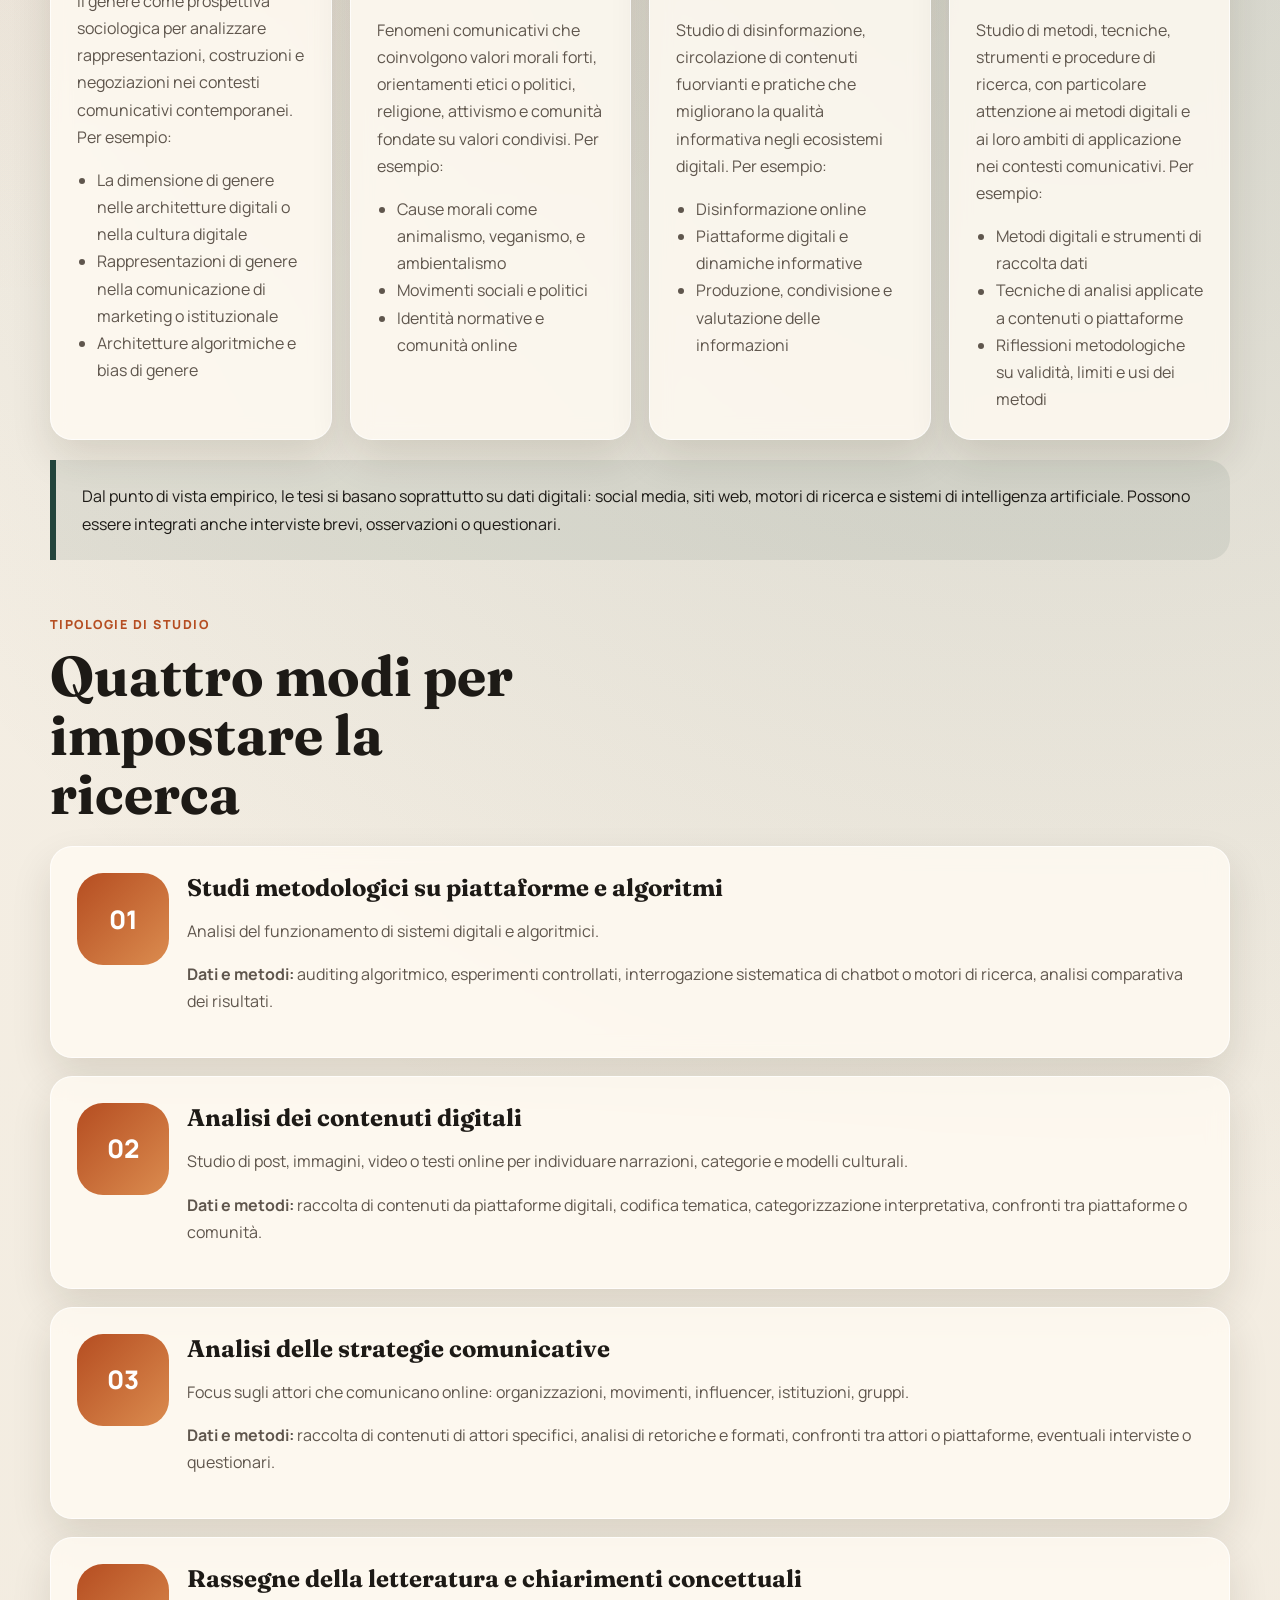
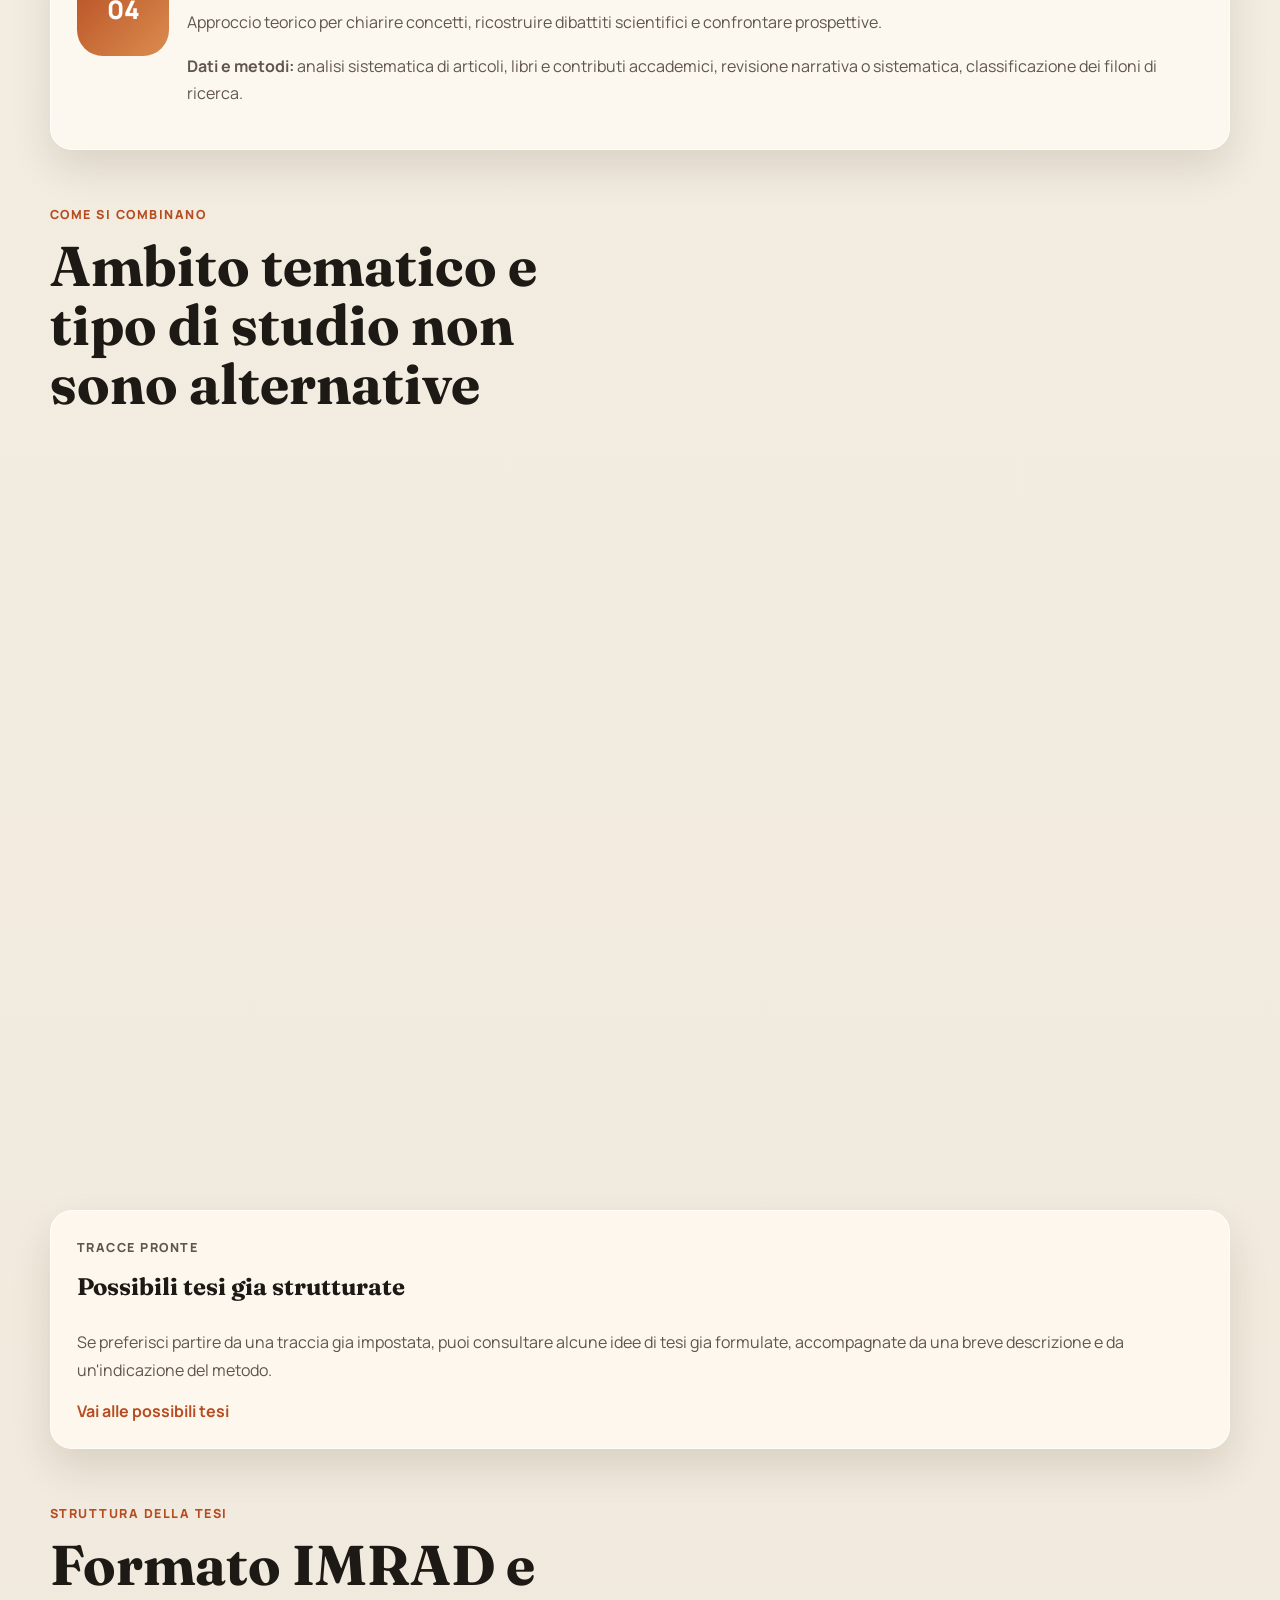
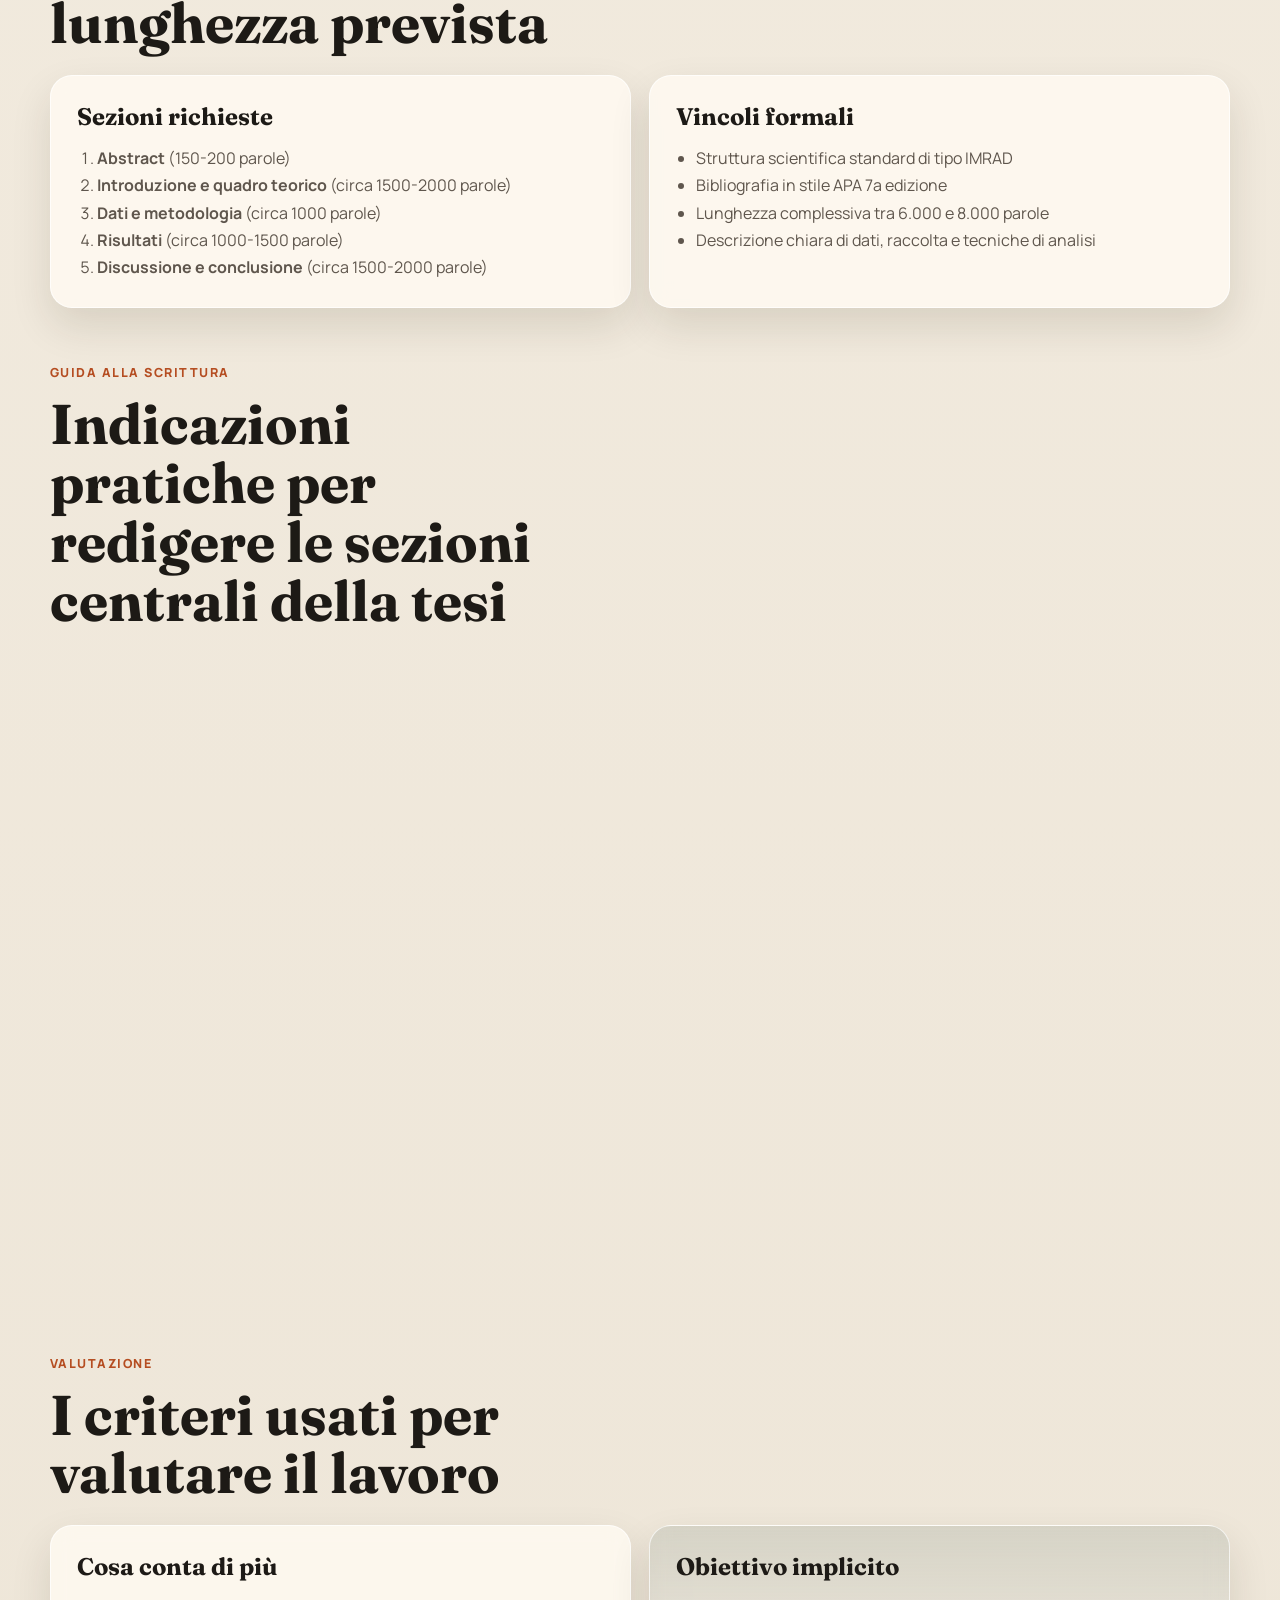
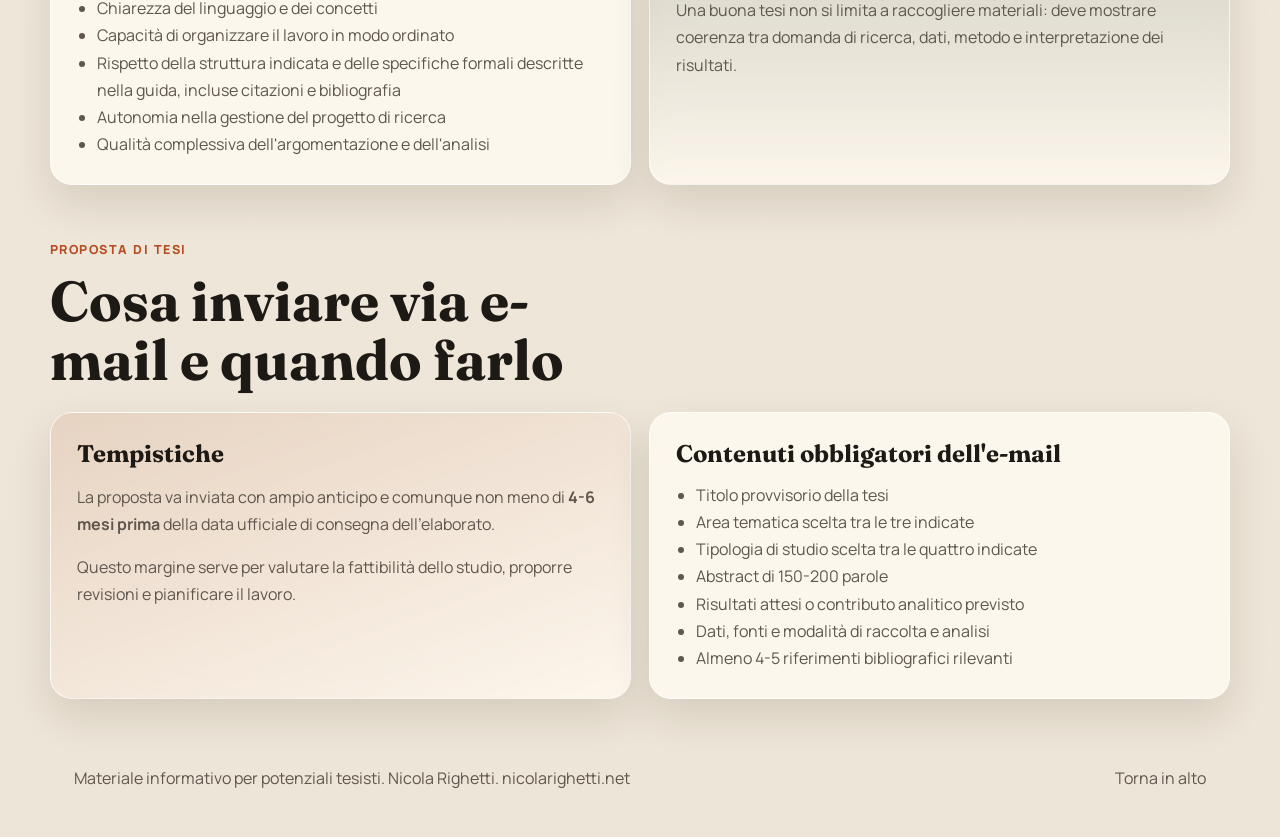
==== commit 34b4915b: "update" ====
--- a/index.html
+++ b/index.html
@@ -48,8 +48,8 @@
       </div>
       <div class="grid grid-3">
         <article class="card stat-card">
-          <h3>3 Aree tematiche</h3>
-          <p>Genere, dimensione morale e valoriale, qualità dell'informazione e disinformazione.</p>
+          <h3>4 Aree tematiche</h3>
+          <p>Genere, dimensione morale e valoriale, qualità dell'informazione, metodologia della ricerca.</p>
         </article>
         <article class="card stat-card">
           <h3>4 Tipologie di studio</h3>
@@ -66,9 +66,9 @@
     <section class="section" id="ambiti">
       <div class="section-heading">
         <p class="section-kicker">Aree tematiche</p>
-        <h2>I tre ambiti entro cui collocare il lavoro</h2>
-      </div>
-      <div class="grid grid-3">
+        <h2>I quattro ambiti entro cui collocare il lavoro</h2>
+      </div>
+      <div class="grid grid-4">
         <article class="card topic-card">
           <h3>Genere</h3>
           <p>
@@ -103,6 +103,18 @@
             <li>Disinformazione online</li>
             <li>Piattaforme digitali e dinamiche informative</li>
             <li>Produzione, condivisione e valutazione delle informazioni</li>
+          </ul>
+        </article>
+        <article class="card topic-card">
+          <h3>Metodologia della ricerca</h3>
+          <p>
+            Studio di metodi, tecniche, strumenti e procedure di ricerca, con particolare attenzione ai
+            metodi digitali e ai loro ambiti di applicazione nei contesti comunicativi. Per esempio:
+          </p>
+          <ul>
+            <li>Metodi digitali e strumenti di raccolta dati</li>
+            <li>Tecniche di analisi applicate a contenuti o piattaforme</li>
+            <li>Riflessioni metodologiche su validità, limiti e usi dei metodi</li>
           </ul>
         </article>
       </div>
@@ -164,25 +176,19 @@
       <div class="card matrix-intro">
         <p>
           Ogni tesi deve essere definita su <strong>due assi contemporaneamente</strong>: da un lato
-          sceglie <strong>uno dei tre ambiti tematici</strong>, dall'altro adotta <strong>una delle quattro
-          modalità di ricerca</strong>. Questo significa che i tre ambiti e i quattro tipi di studio non si
+          sceglie <strong>uno dei quattro ambiti tematici</strong>, dall'altro adotta <strong>una delle quattro
+          modalità di ricerca</strong>. Questo significa che i quattro ambiti e i quattro tipi di studio non si
           escludono a vicenda, ma si <strong>incrociano</strong>.
         </p>
         <p>
-          In termini pratici, ne risultano <strong>12 possibili configurazioni generali di tesi</strong>:
+          In termini pratici, ne risultano <strong>14 possibili configurazioni generali di tesi</strong>:
           per esempio, una tesi può essere un'analisi dei contenuti sul genere, oppure uno studio
           metodologico sulla qualità dell'informazione, oppure una rassegna della letteratura sulla
-          dimensione morale e valoriale.
+          dimensione morale e valoriale, oppure uno studio sui contenuti a cui certi metodi vengono applicati.
         </p>
-        <p>
-          A queste si aggiunge un'ulteriore possibilità: <strong>rassegne della letteratura di taglio
-          metodologico</strong> dedicate a metodi digitali, tecniche di ricerca, strumenti di analisi o
-          questioni metodologiche generali. In questo caso la tesi può avere un focus propriamente
-          metodologico e non essere necessariamente collegata a uno dei tre ambiti sostantivi.
-        </p>
       </div>
       <div class="card matrix-card">
-        <h3>Matrice dei 12 tipi di ricerca</h3>
+        <h3>Matrice dei possibili tipi di ricerca</h3>
         <div class="matrix-wrap">
           <table class="matrix-table">
             <thead>
@@ -219,8 +225,8 @@
               <tr>
                 <th>Metodologia della ricerca</th>
                 <td>Studi metodologici su metodi e strumenti digitali</td>
-                <td>-</td>
-                <td>-</td>
+                <td>Studi sui contenuti a cui certi metodi vengono applicati</td>
+                <td>Studi delle modalità con cui vengono comunicate certe metodologie</td>
                 <td>Rassegne della letteratura su metodi digitali e metodologie di ricerca</td>
               </tr>
             </tbody>
--- a/styles.css
+++ b/styles.css
@@ -199,6 +199,10 @@
   grid-template-columns: repeat(3, minmax(0, 1fr));
 }
 
+.grid-4 {
+  grid-template-columns: repeat(4, minmax(0, 1fr));
+}
+
 .stack {
   display: grid;
   gap: 18px;
@@ -449,7 +453,8 @@
 
 @media (max-width: 960px) {
   .grid-2,
-  .grid-3 {
+  .grid-3,
+  .grid-4 {
     grid-template-columns: 1fr;
   }
 
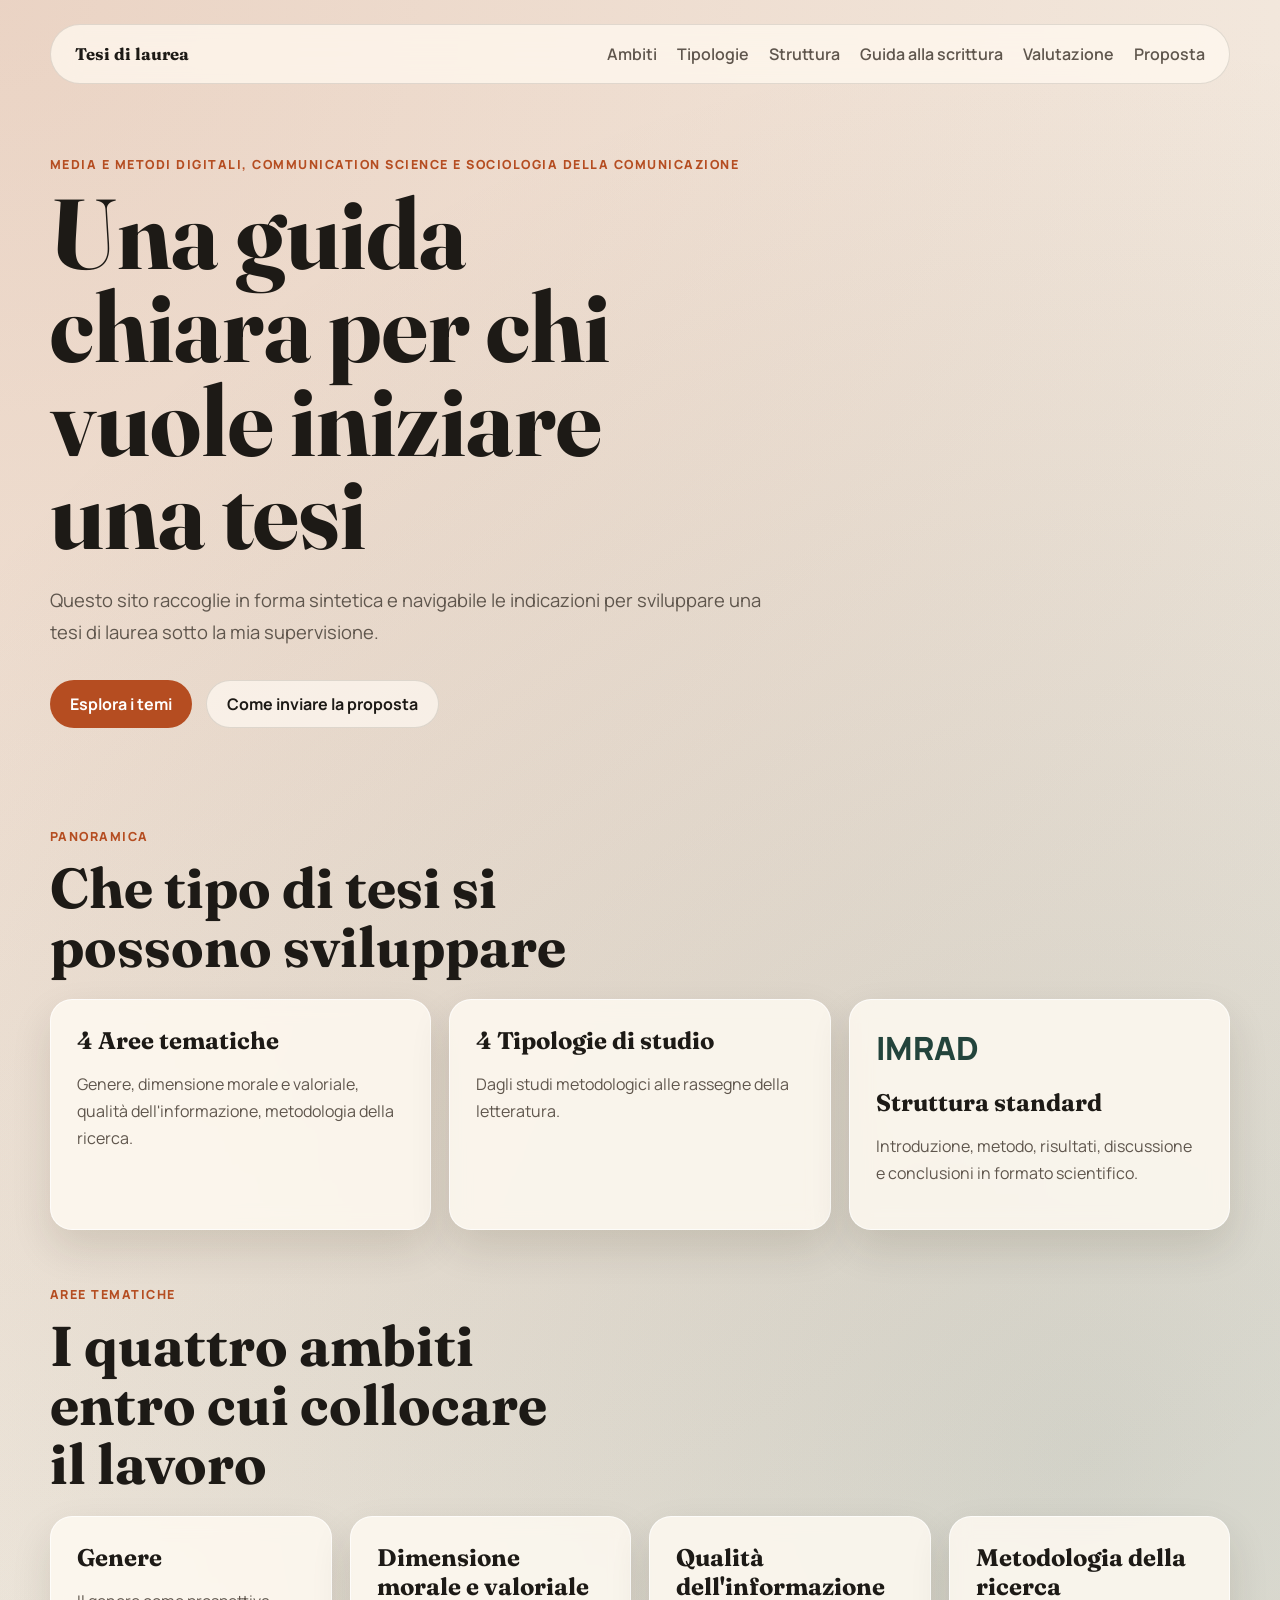
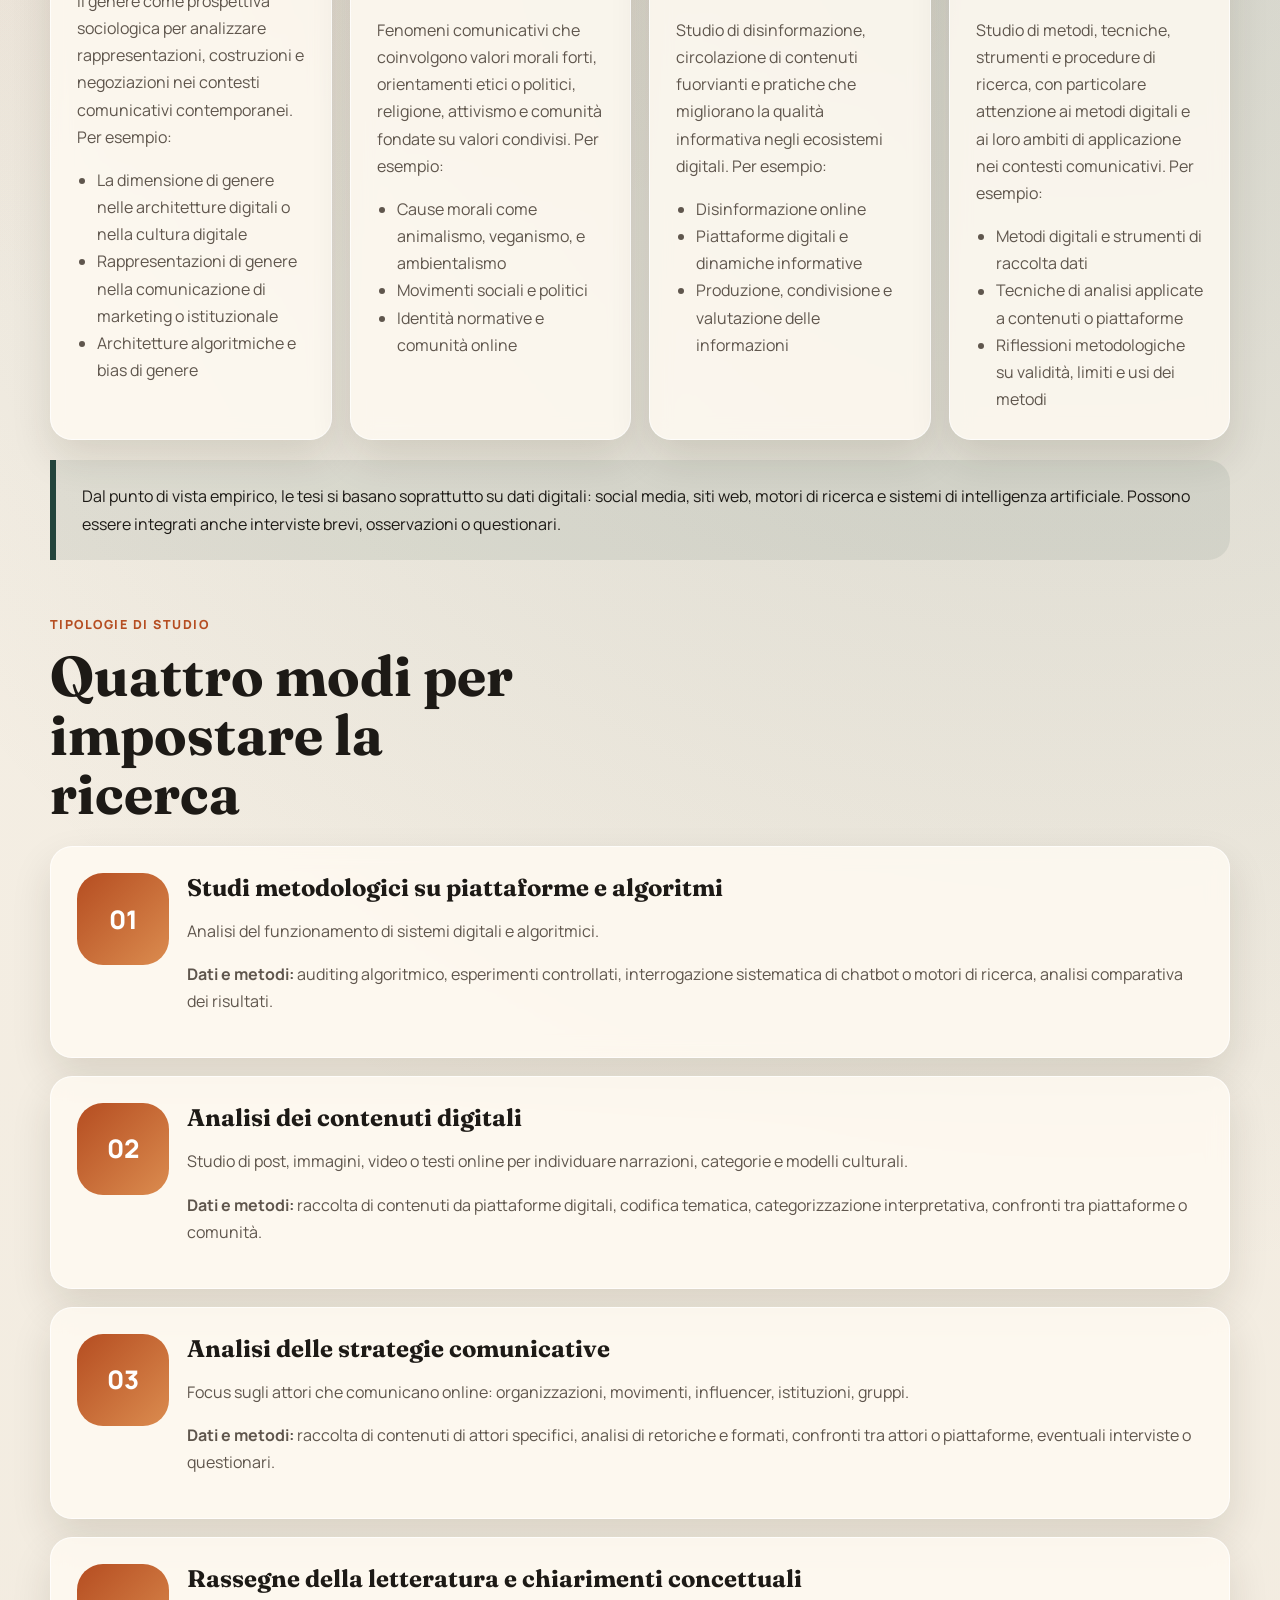
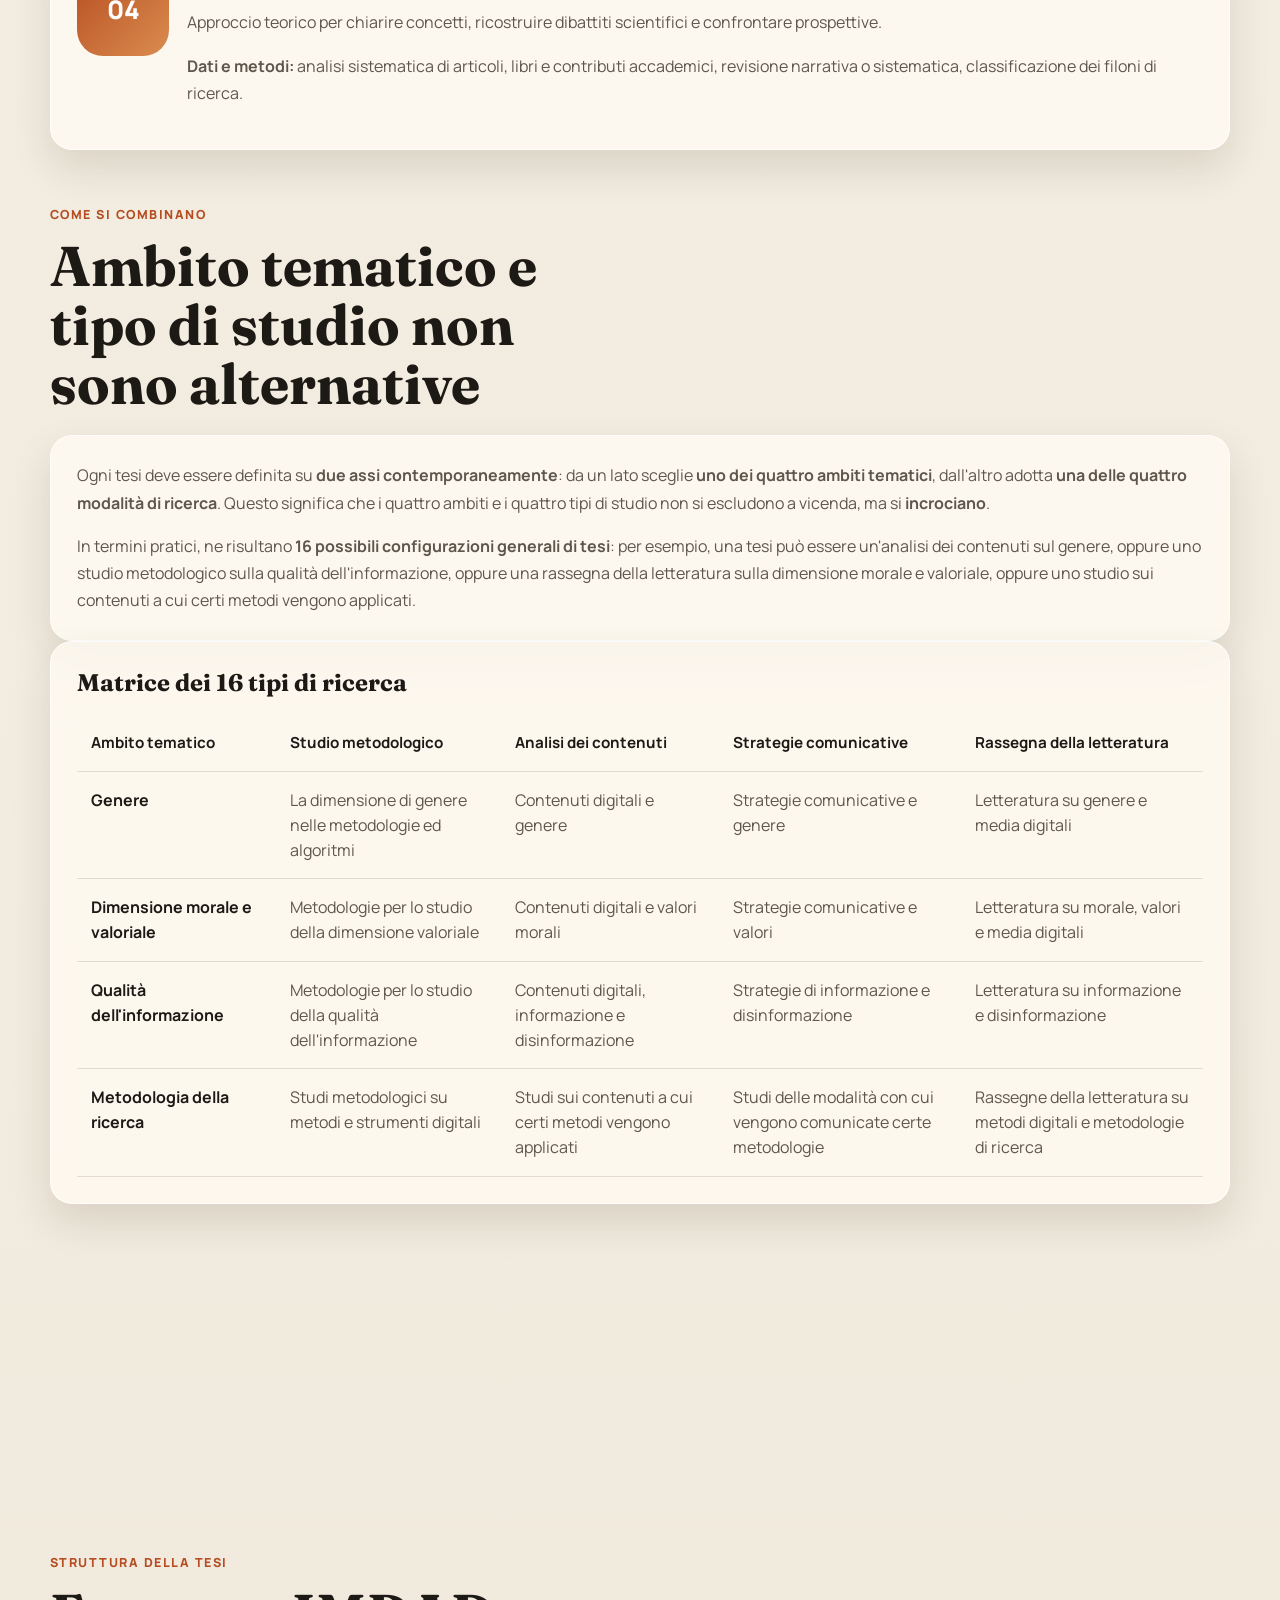
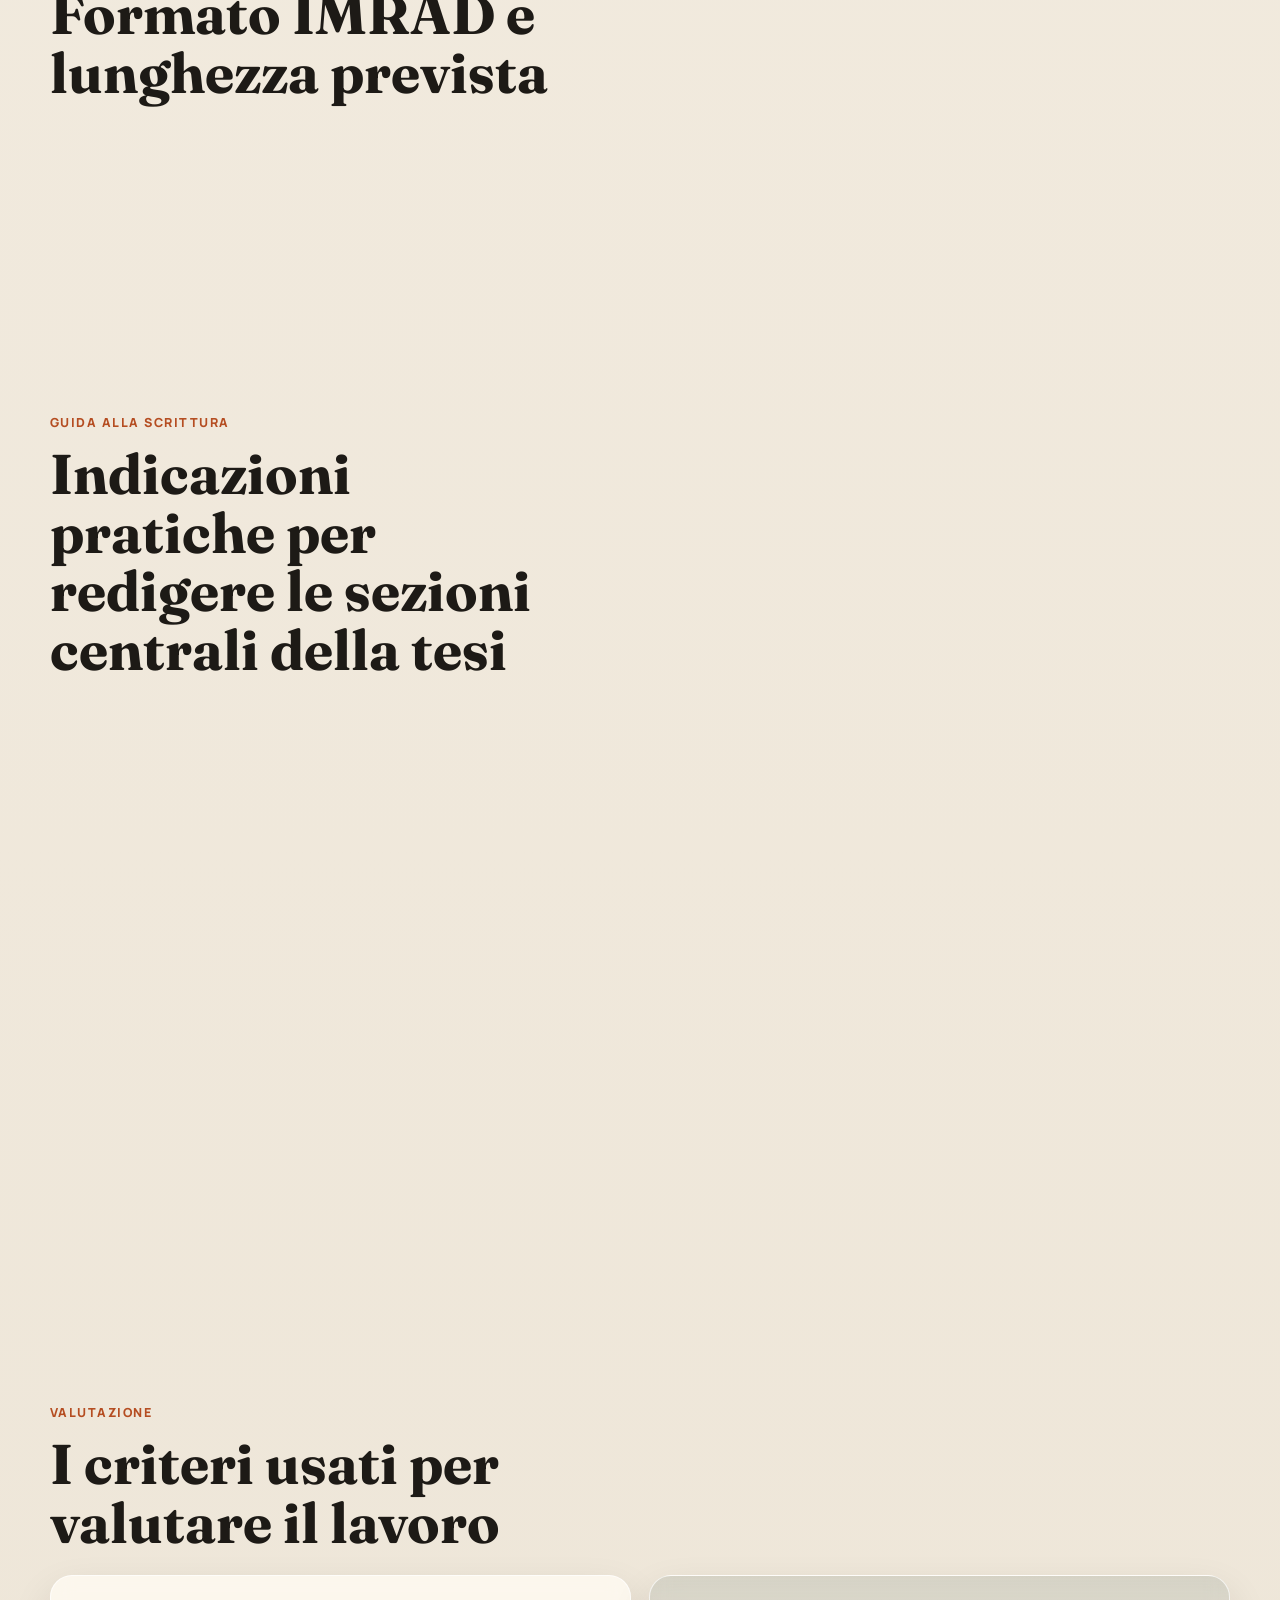
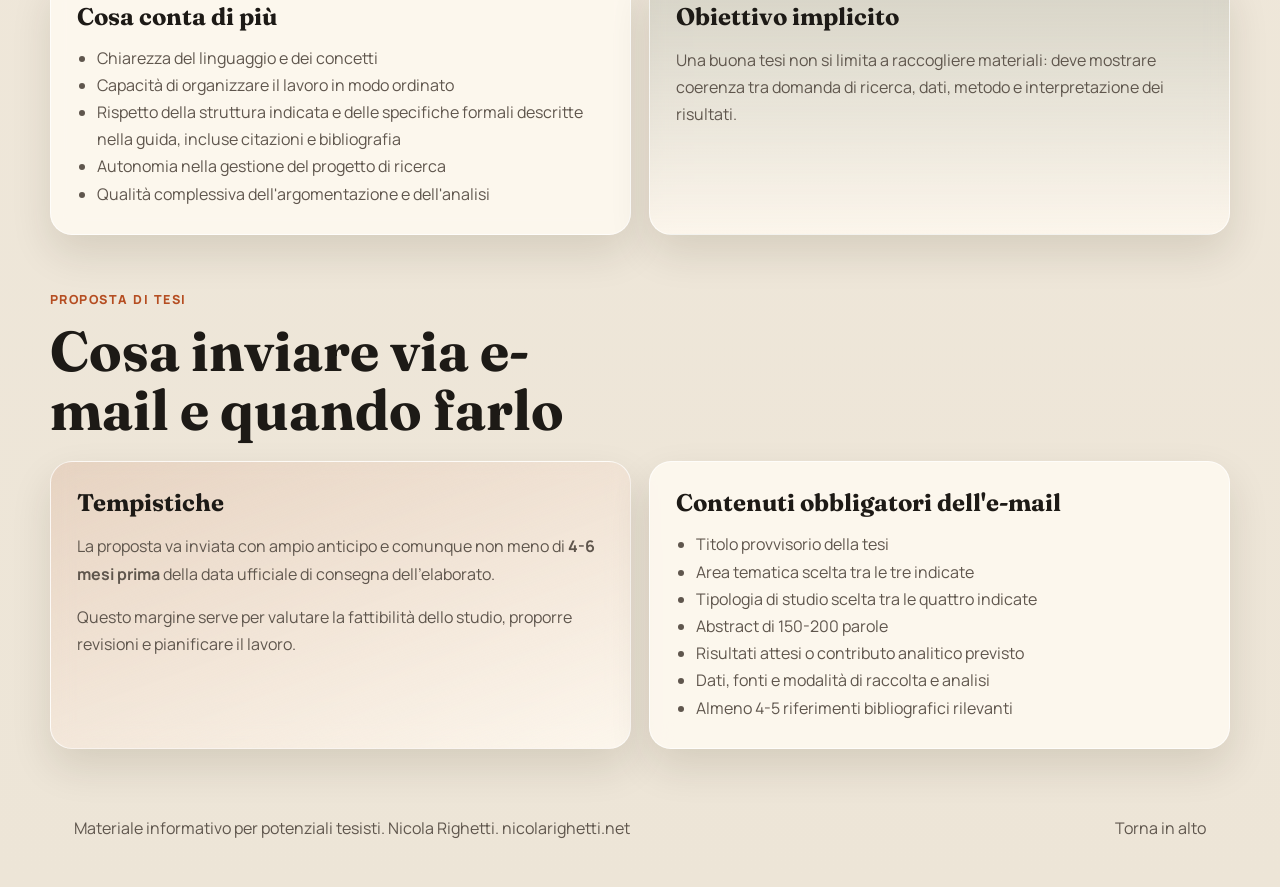
==== commit 450e50b1: "update" ====
--- a/index.html
+++ b/index.html
@@ -181,14 +181,14 @@
           escludono a vicenda, ma si <strong>incrociano</strong>.
         </p>
         <p>
-          In termini pratici, ne risultano <strong>14 possibili configurazioni generali di tesi</strong>:
+          In termini pratici, ne risultano <strong>16 possibili configurazioni generali di tesi</strong>:
           per esempio, una tesi può essere un'analisi dei contenuti sul genere, oppure uno studio
           metodologico sulla qualità dell'informazione, oppure una rassegna della letteratura sulla
           dimensione morale e valoriale, oppure uno studio sui contenuti a cui certi metodi vengono applicati.
         </p>
       </div>
       <div class="card matrix-card">
-        <h3>Matrice dei possibili tipi di ricerca</h3>
+        <h3>Matrice dei 16 tipi di ricerca</h3>
         <div class="matrix-wrap">
           <table class="matrix-table">
             <thead>
@@ -203,23 +203,23 @@
             <tbody>
               <tr>
                 <th>Genere</th>
-                <td>Metodologie e algoritmi del genere</td>
+                <td>La dimensione di genere nelle metodologie ed algoritmi</td>
                 <td>Contenuti digitali e genere</td>
                 <td>Strategie comunicative e genere</td>
                 <td>Letteratura su genere e media digitali</td>
               </tr>
               <tr>
                 <th>Dimensione morale e valoriale</th>
-                <td>Metodologie e sistemi digitali dei valori</td>
+                <td>Metodologie per lo studio della dimensione valoriale</td>
                 <td>Contenuti digitali e valori morali</td>
                 <td>Strategie comunicative e valori</td>
                 <td>Letteratura su morale, valori e media digitali</td>
               </tr>
               <tr>
                 <th>Qualità dell'informazione</th>
-                <td>Metodologie e qualità informativa</td>
-                <td>Contenuti digitali e disinformazione</td>
-                <td>Strategie comunicative e qualità informativa</td>
+                <td>Metodologie per lo studio della qualità dell'informazione</td>
+                <td>Contenuti digitali, informazione e disinformazione</td>
+                <td>Strategie di informazione e disinformazione</td>
                 <td>Letteratura su informazione e disinformazione</td>
               </tr>
               <tr>
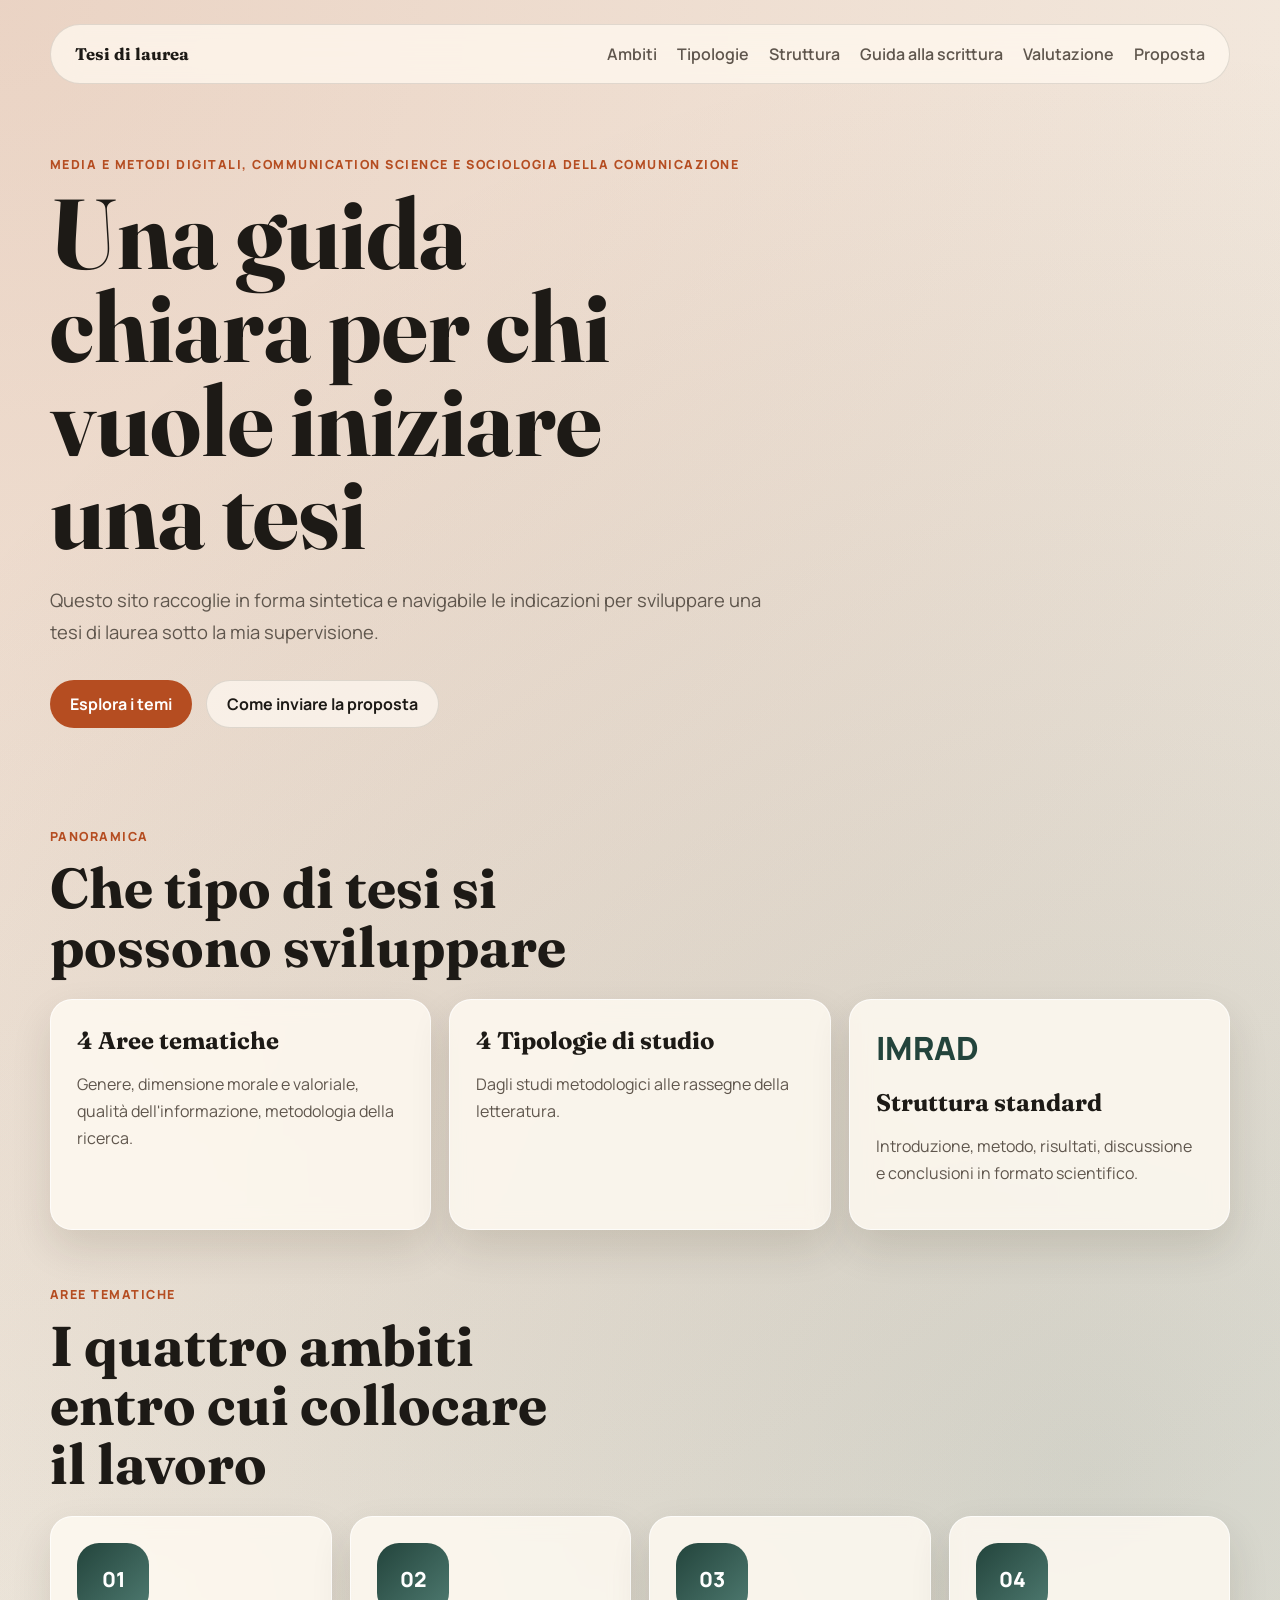
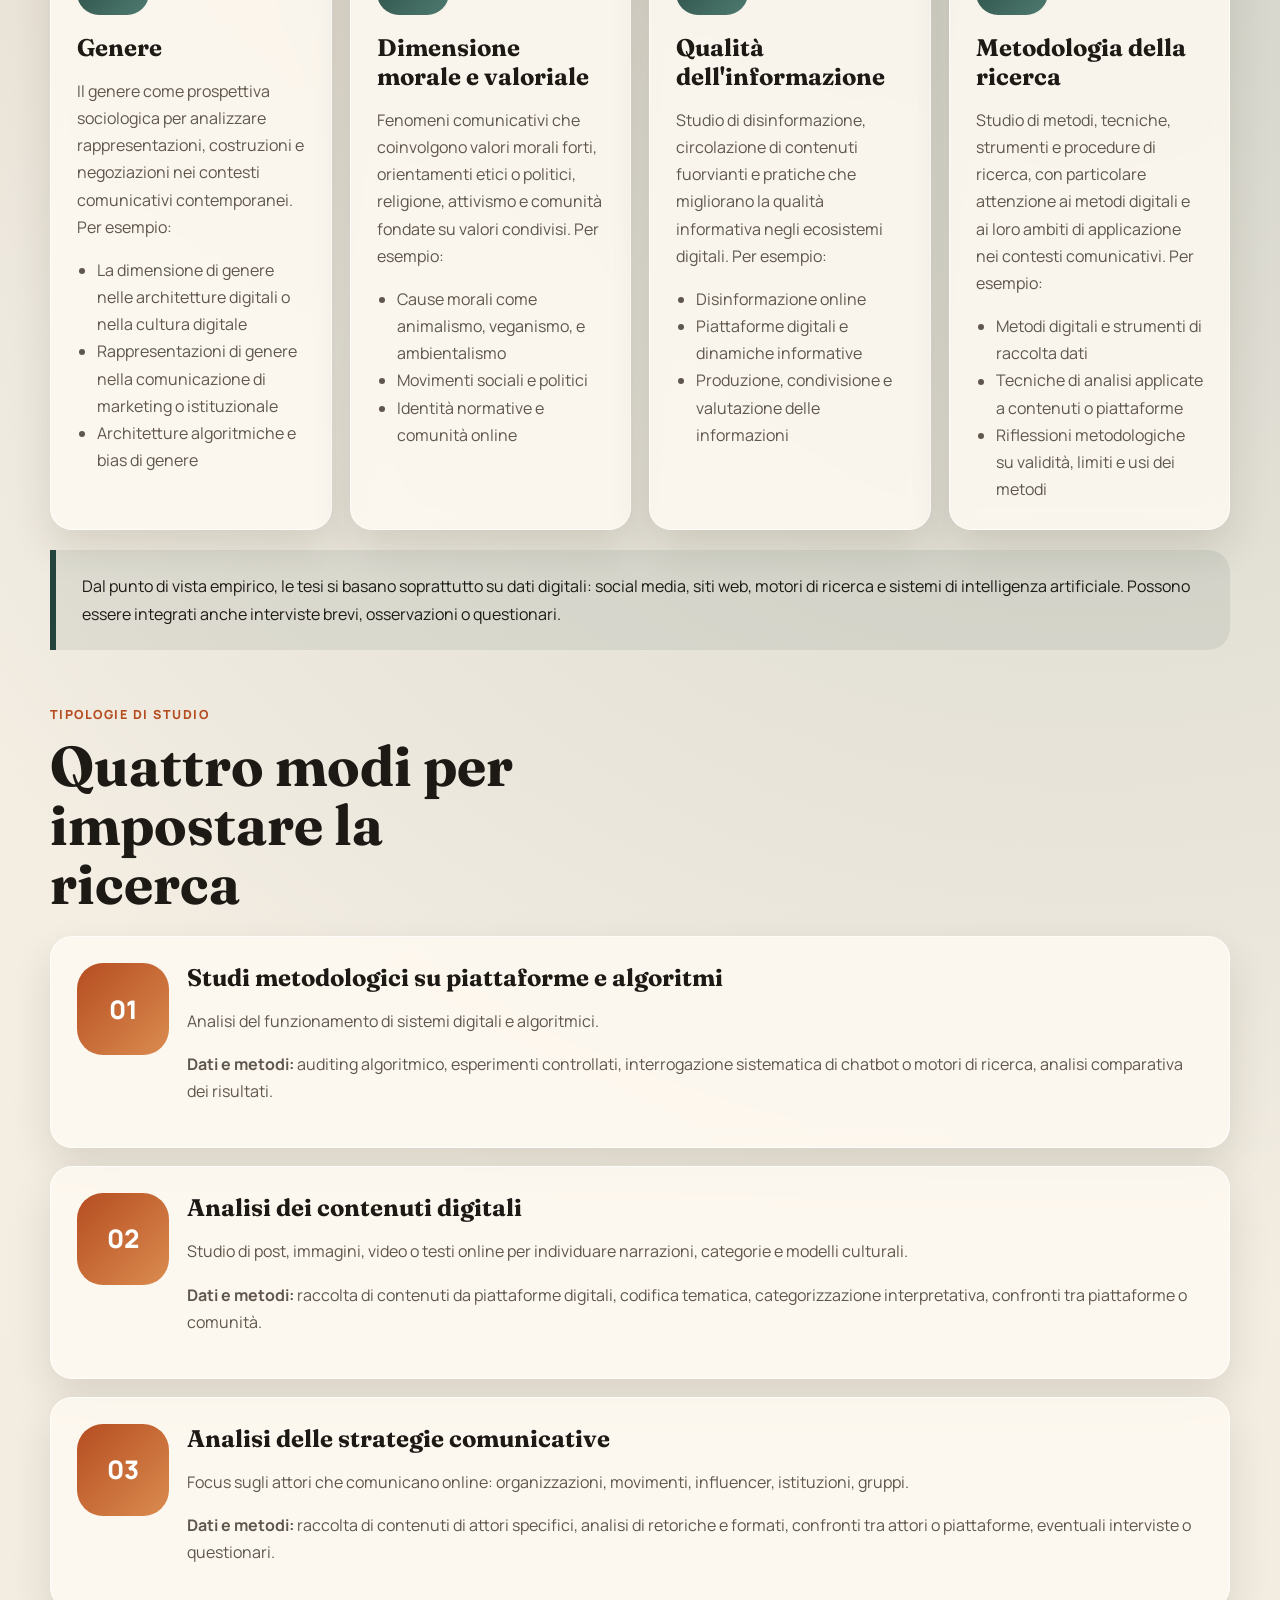
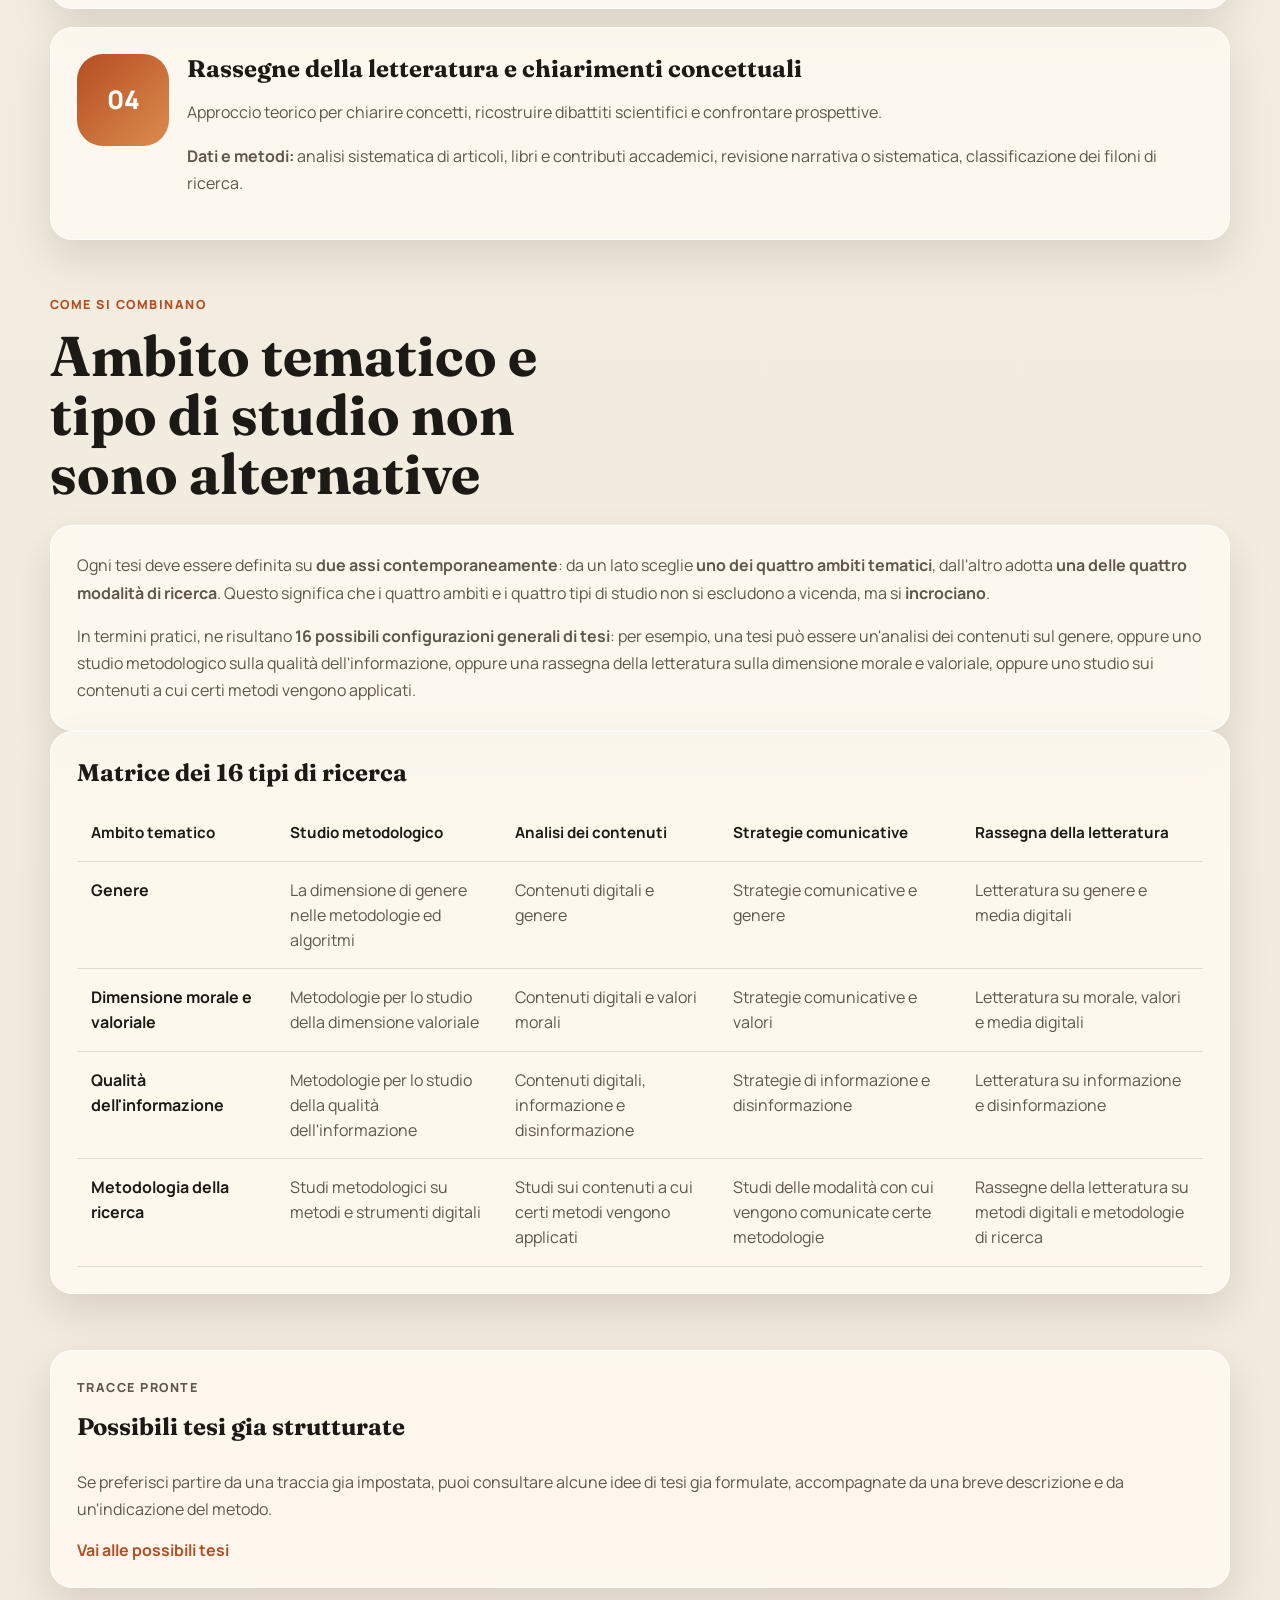
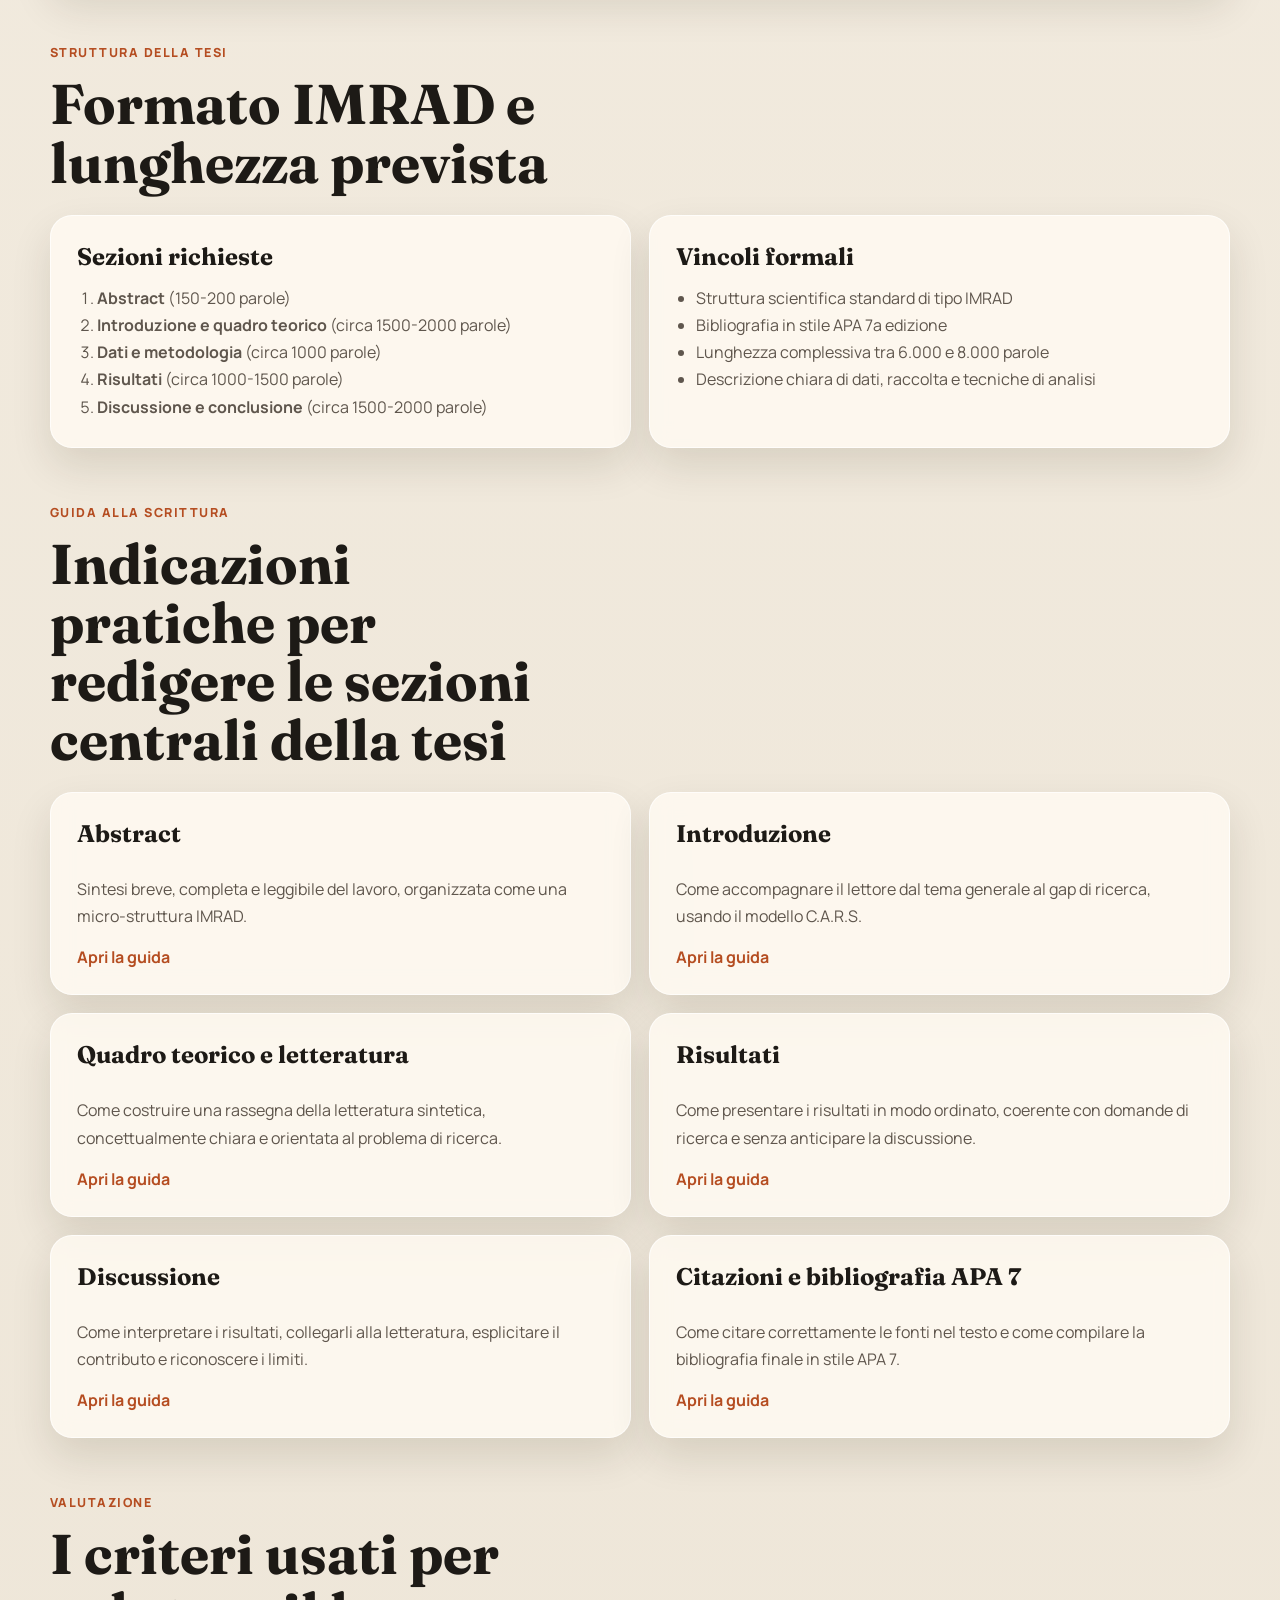
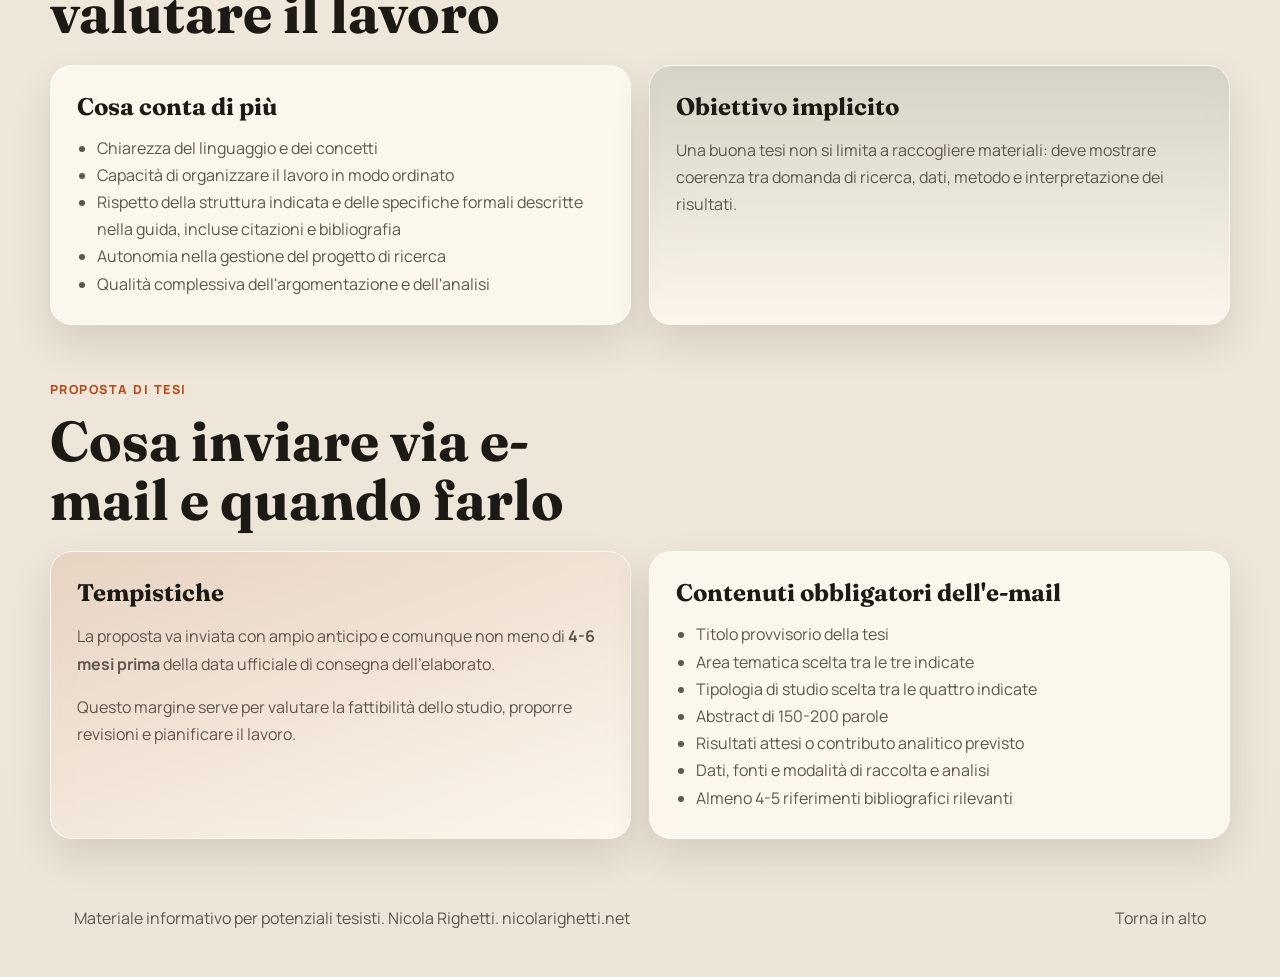
==== commit 24549f24: "update" ====
--- a/index.html
+++ b/index.html
@@ -70,6 +70,7 @@
       </div>
       <div class="grid grid-4">
         <article class="card topic-card">
+          <div class="topic-index">01</div>
           <h3>Genere</h3>
           <p>
             Il genere come prospettiva sociologica per analizzare rappresentazioni, costruzioni e negoziazioni
@@ -82,6 +83,7 @@
           </ul>
         </article>
         <article class="card topic-card">
+          <div class="topic-index">02</div>
           <h3>Dimensione morale e valoriale</h3>
           <p>
             Fenomeni comunicativi che coinvolgono valori morali forti, orientamenti etici o politici,
@@ -94,6 +96,7 @@
           </ul>
         </article>
         <article class="card topic-card">
+          <div class="topic-index">03</div>
           <h3>Qualità dell'informazione</h3>
           <p>
             Studio di disinformazione, circolazione di contenuti fuorvianti e pratiche che migliorano
@@ -106,6 +109,7 @@
           </ul>
         </article>
         <article class="card topic-card">
+          <div class="topic-index">04</div>
           <h3>Metodologia della ricerca</h3>
           <p>
             Studio di metodi, tecniche, strumenti e procedure di ricerca, con particolare attenzione ai
--- a/styles.css
+++ b/styles.css
@@ -248,6 +248,19 @@
   padding-left: 20px;
 }
 
+.topic-index {
+  display: grid;
+  place-items: center;
+  width: 72px;
+  height: 72px;
+  margin-bottom: 18px;
+  border-radius: 22px;
+  background: linear-gradient(135deg, var(--secondary), #4f7b71);
+  color: #fff;
+  font-weight: 800;
+  font-size: 1.3rem;
+}
+
 .callout {
   margin-top: 20px;
   padding: 22px 26px;
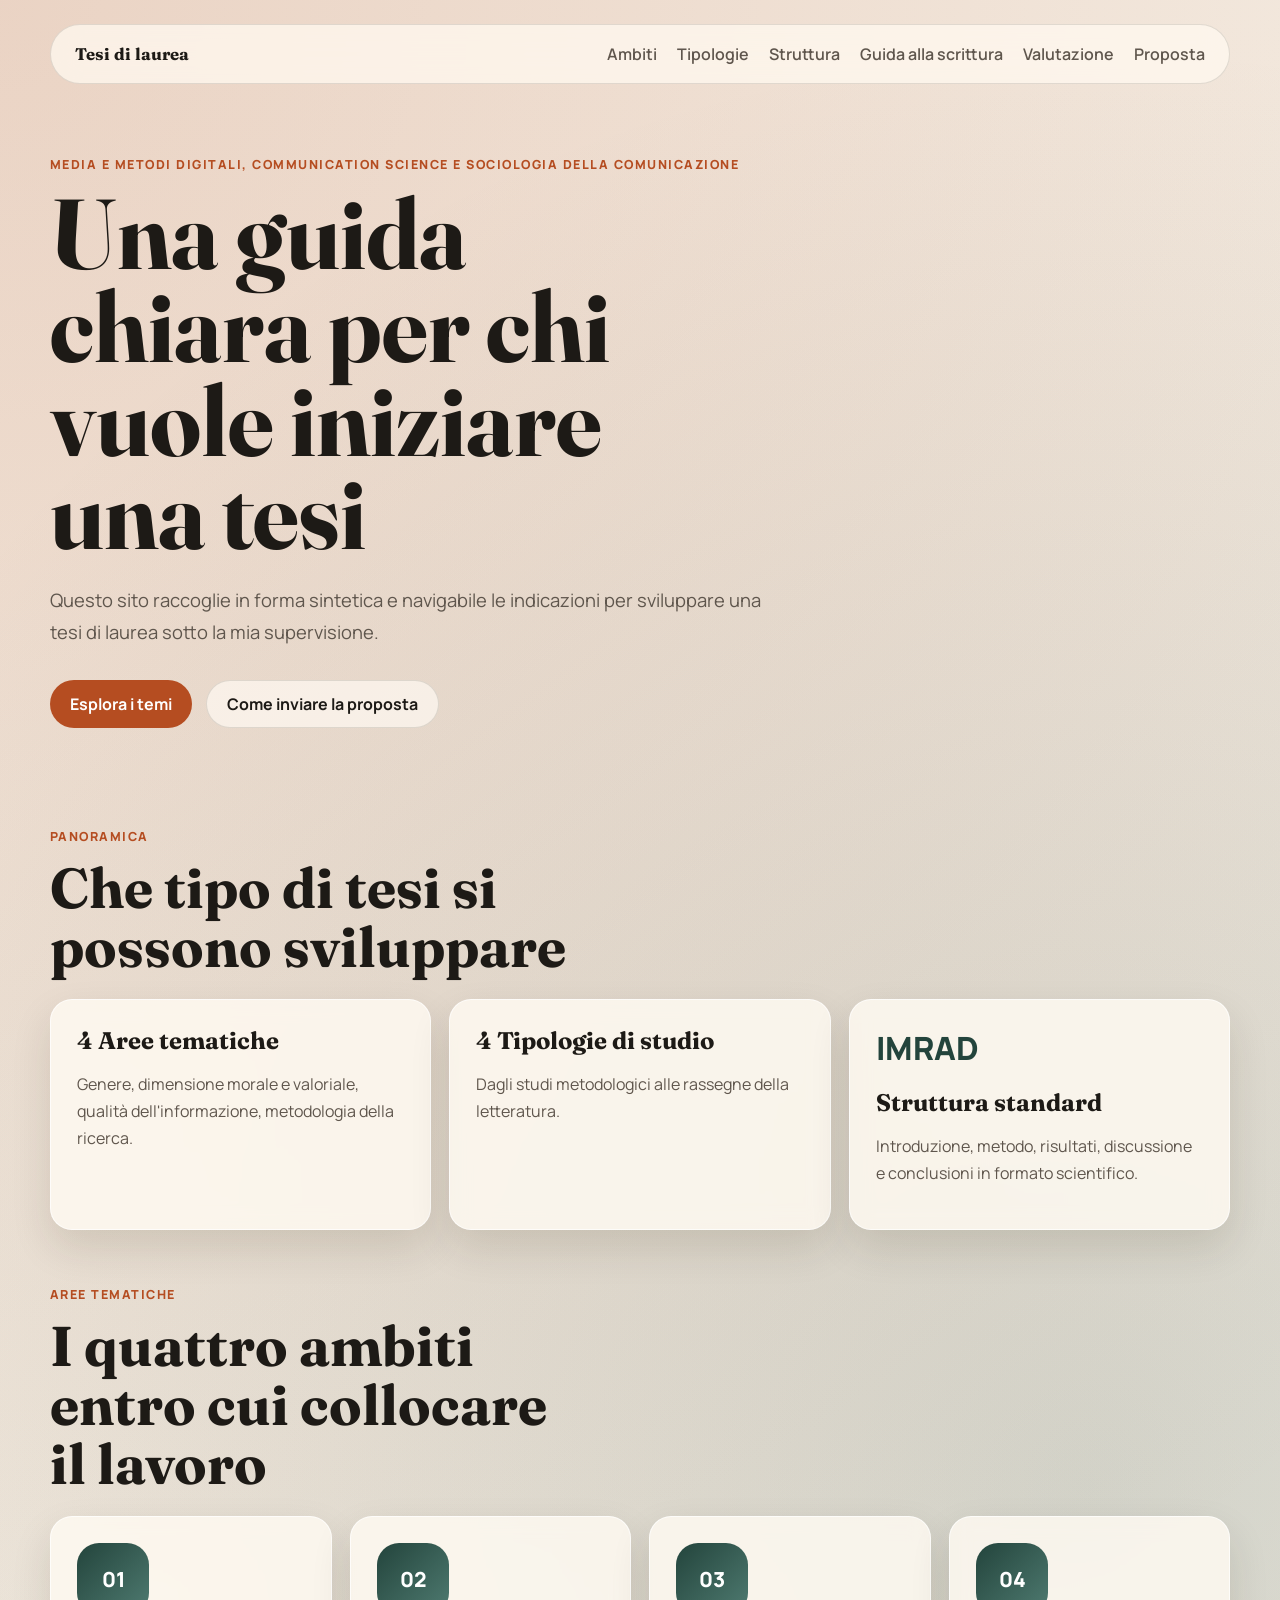
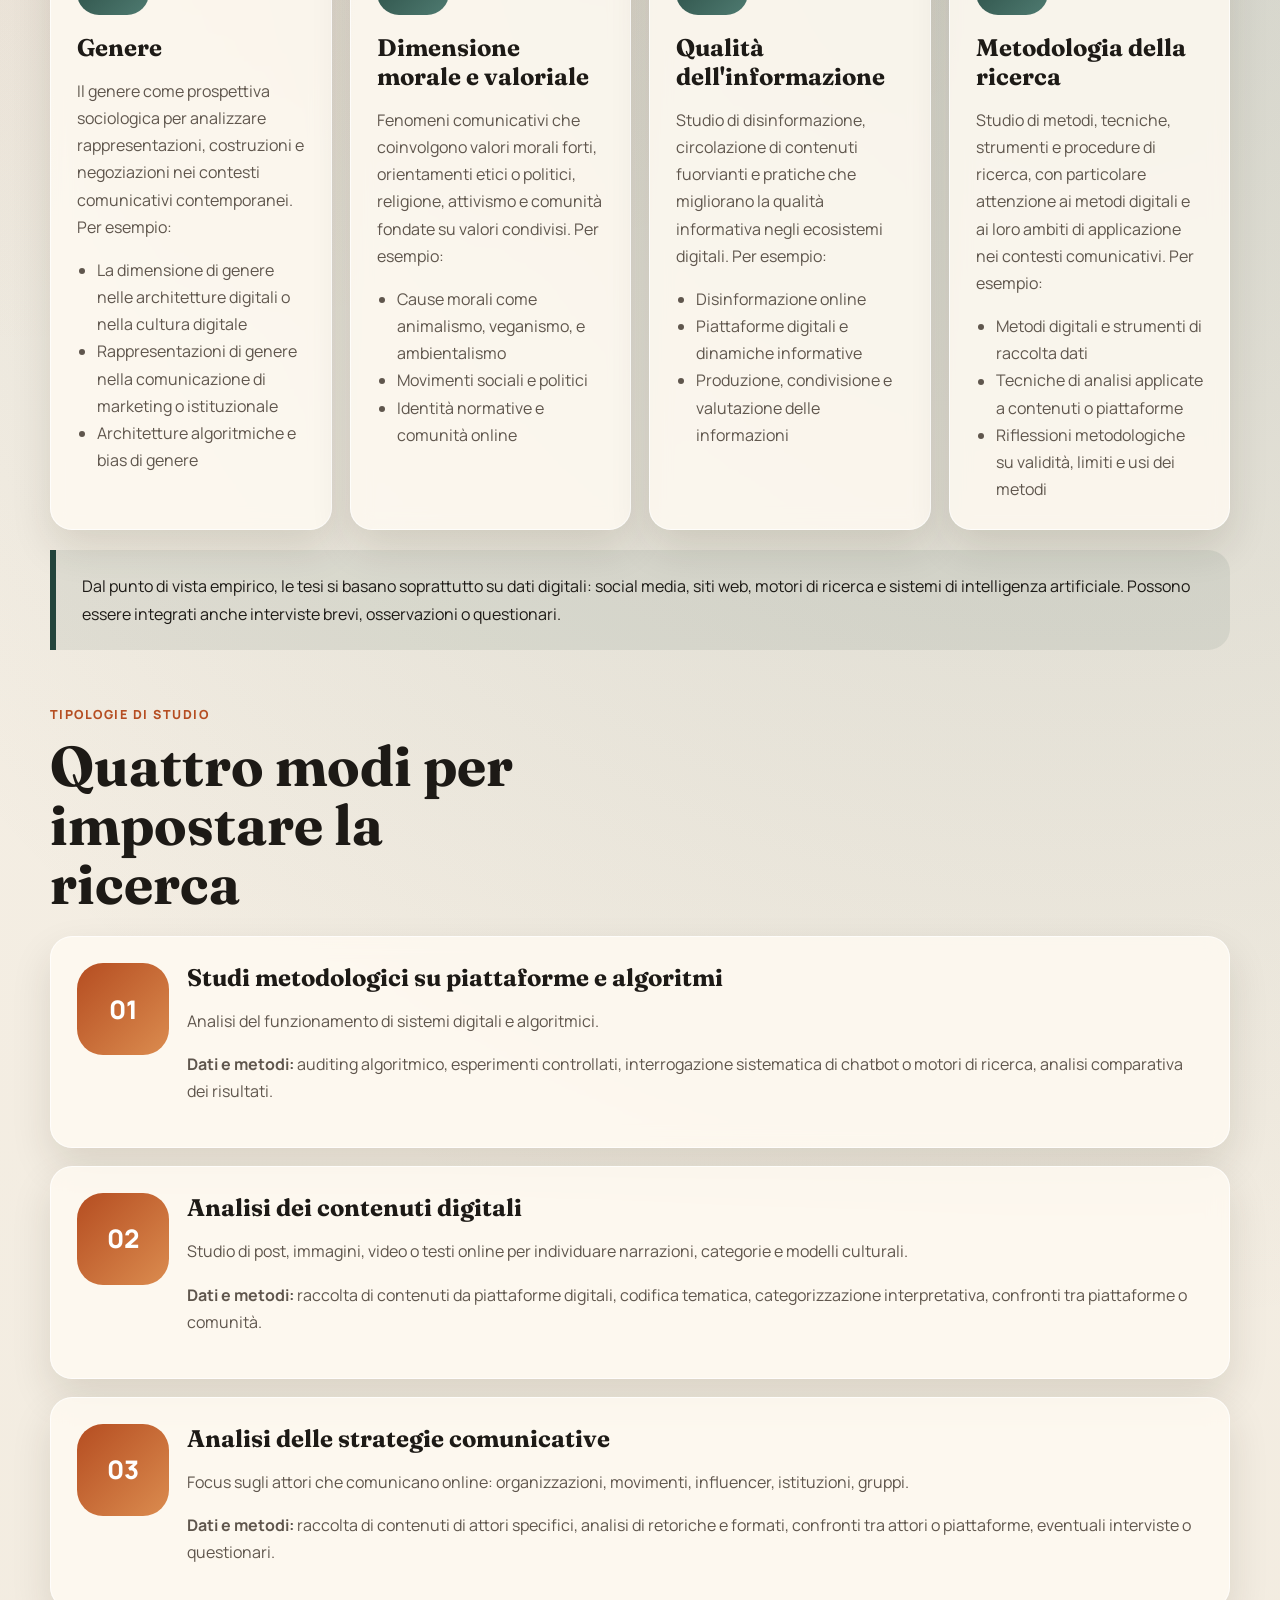
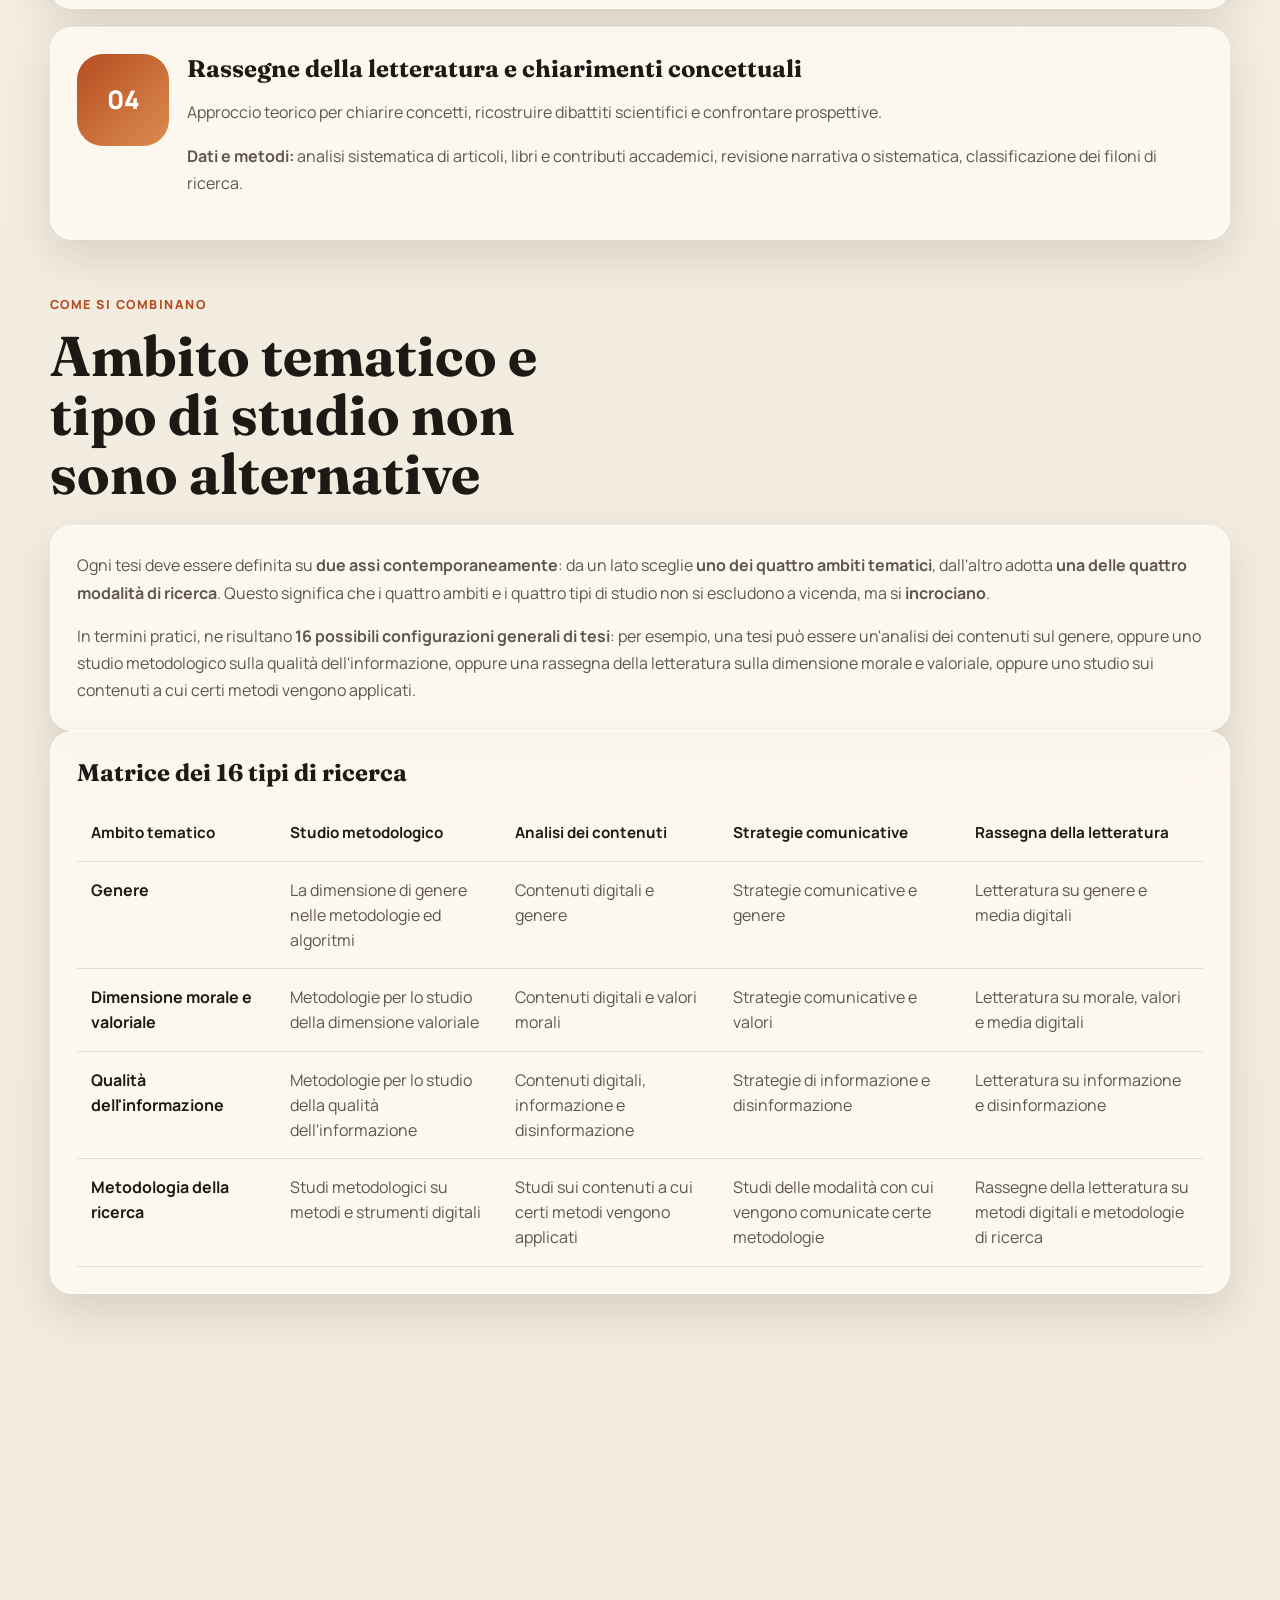
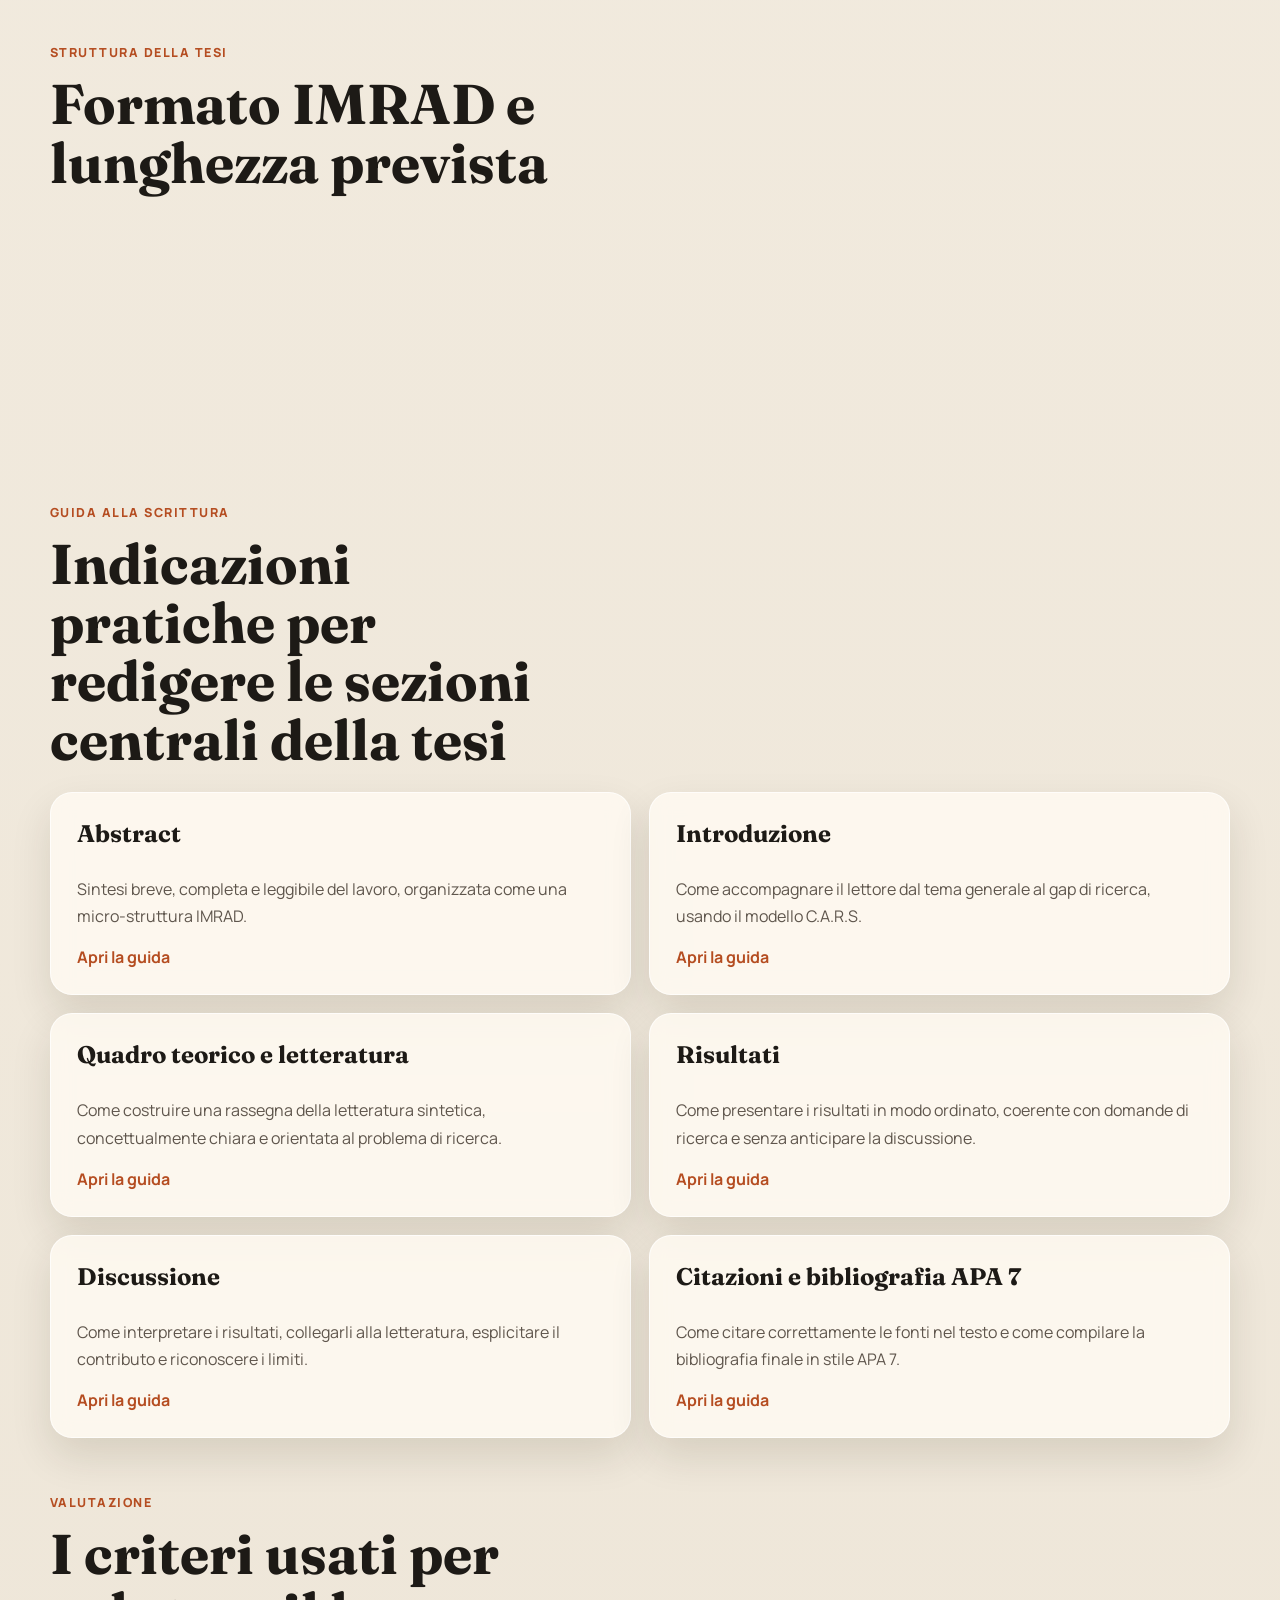
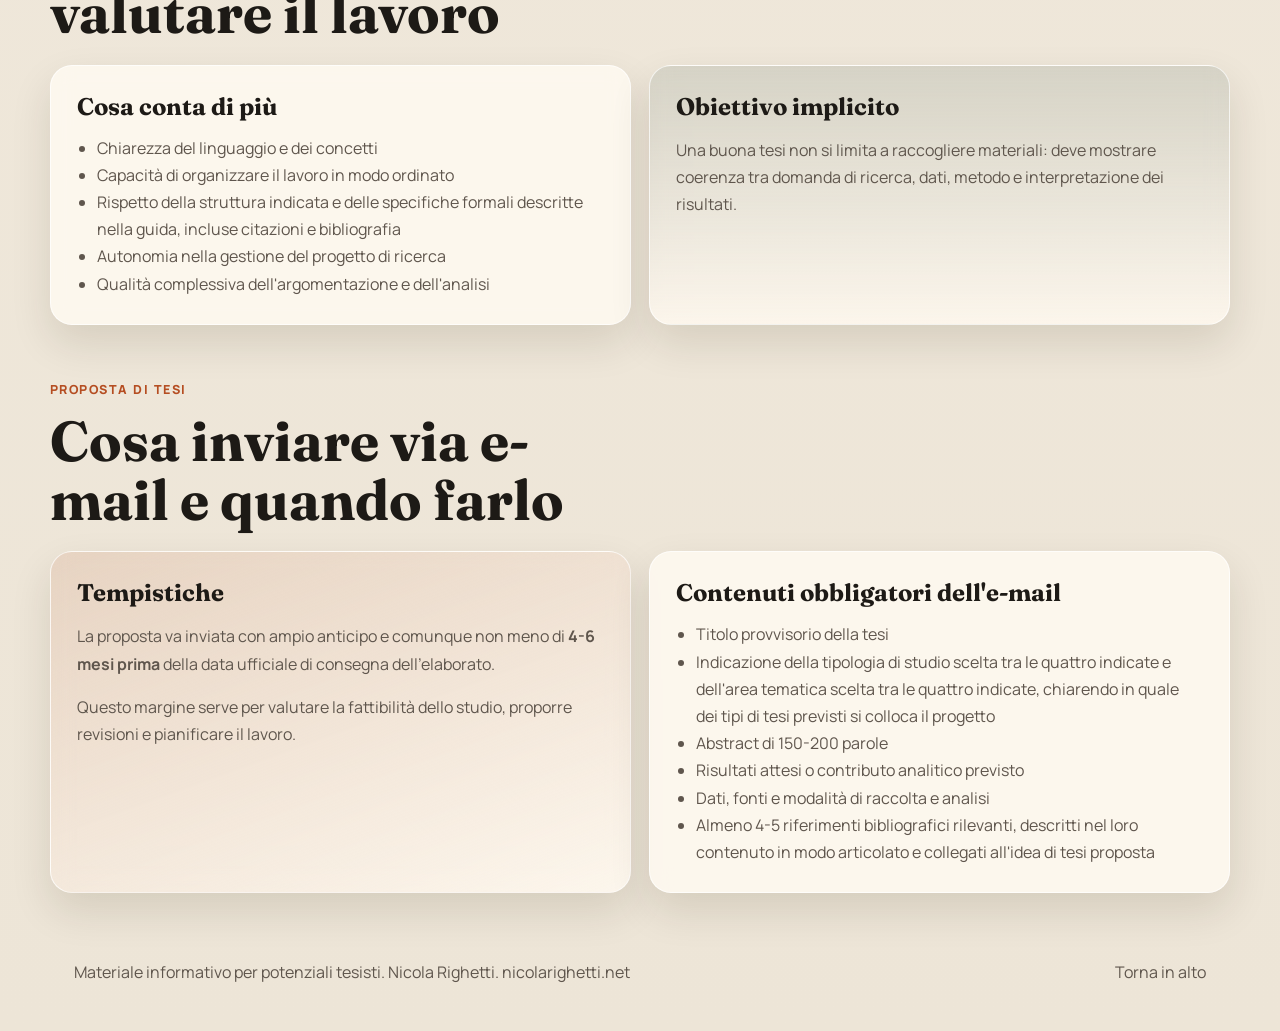
==== commit 6063d9da: "update" ====
--- a/index.html
+++ b/index.html
@@ -364,12 +364,11 @@
           <h3>Contenuti obbligatori dell'e-mail</h3>
           <ul class="checklist">
             <li>Titolo provvisorio della tesi</li>
-            <li>Area tematica scelta tra le tre indicate</li>
-            <li>Tipologia di studio scelta tra le quattro indicate</li>
+            <li>Indicazione della tipologia di studio scelta tra le quattro indicate e dell'area tematica scelta tra le quattro indicate, chiarendo in quale dei tipi di tesi previsti si colloca il progetto</li>
             <li>Abstract di 150-200 parole</li>
             <li>Risultati attesi o contributo analitico previsto</li>
             <li>Dati, fonti e modalità di raccolta e analisi</li>
-            <li>Almeno 4-5 riferimenti bibliografici rilevanti</li>
+            <li>Almeno 4-5 riferimenti bibliografici rilevanti, descritti nel loro contenuto in modo articolato e collegati all'idea di tesi proposta</li>
           </ul>
         </article>
       </div>
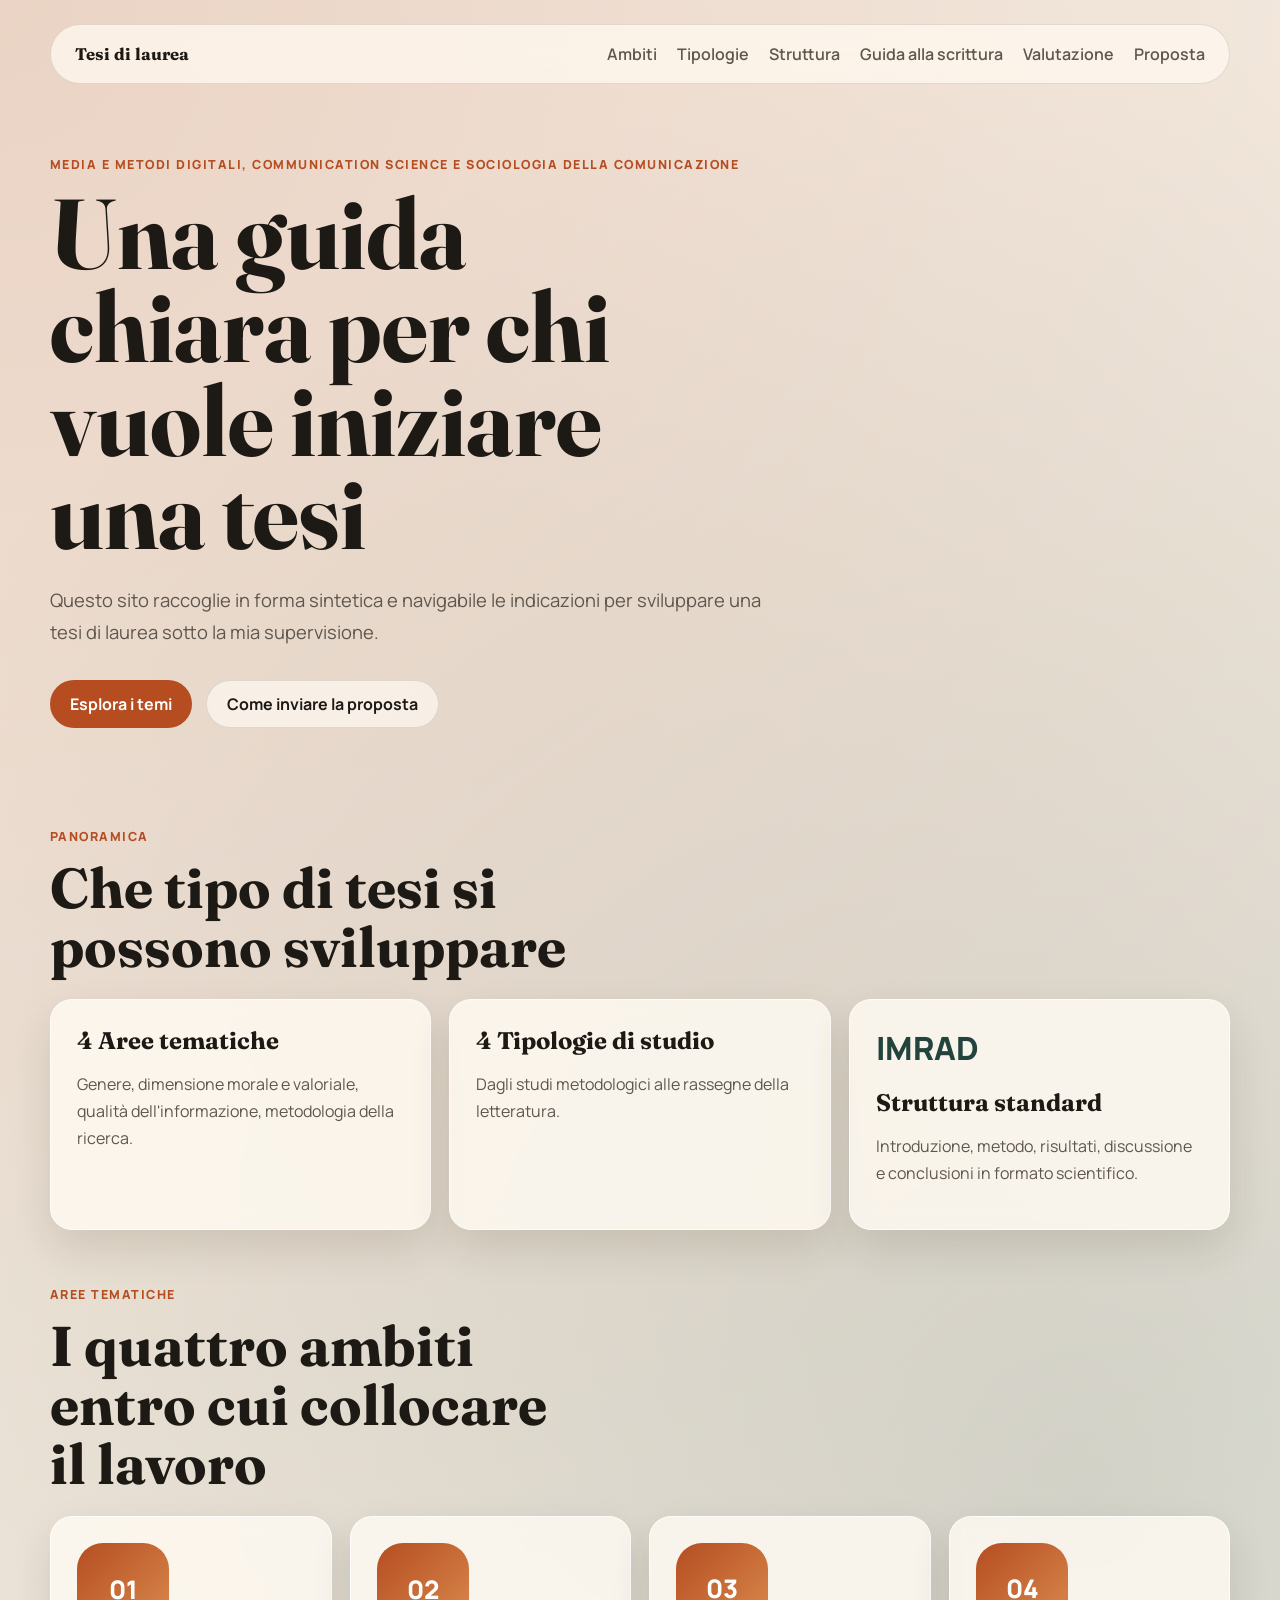
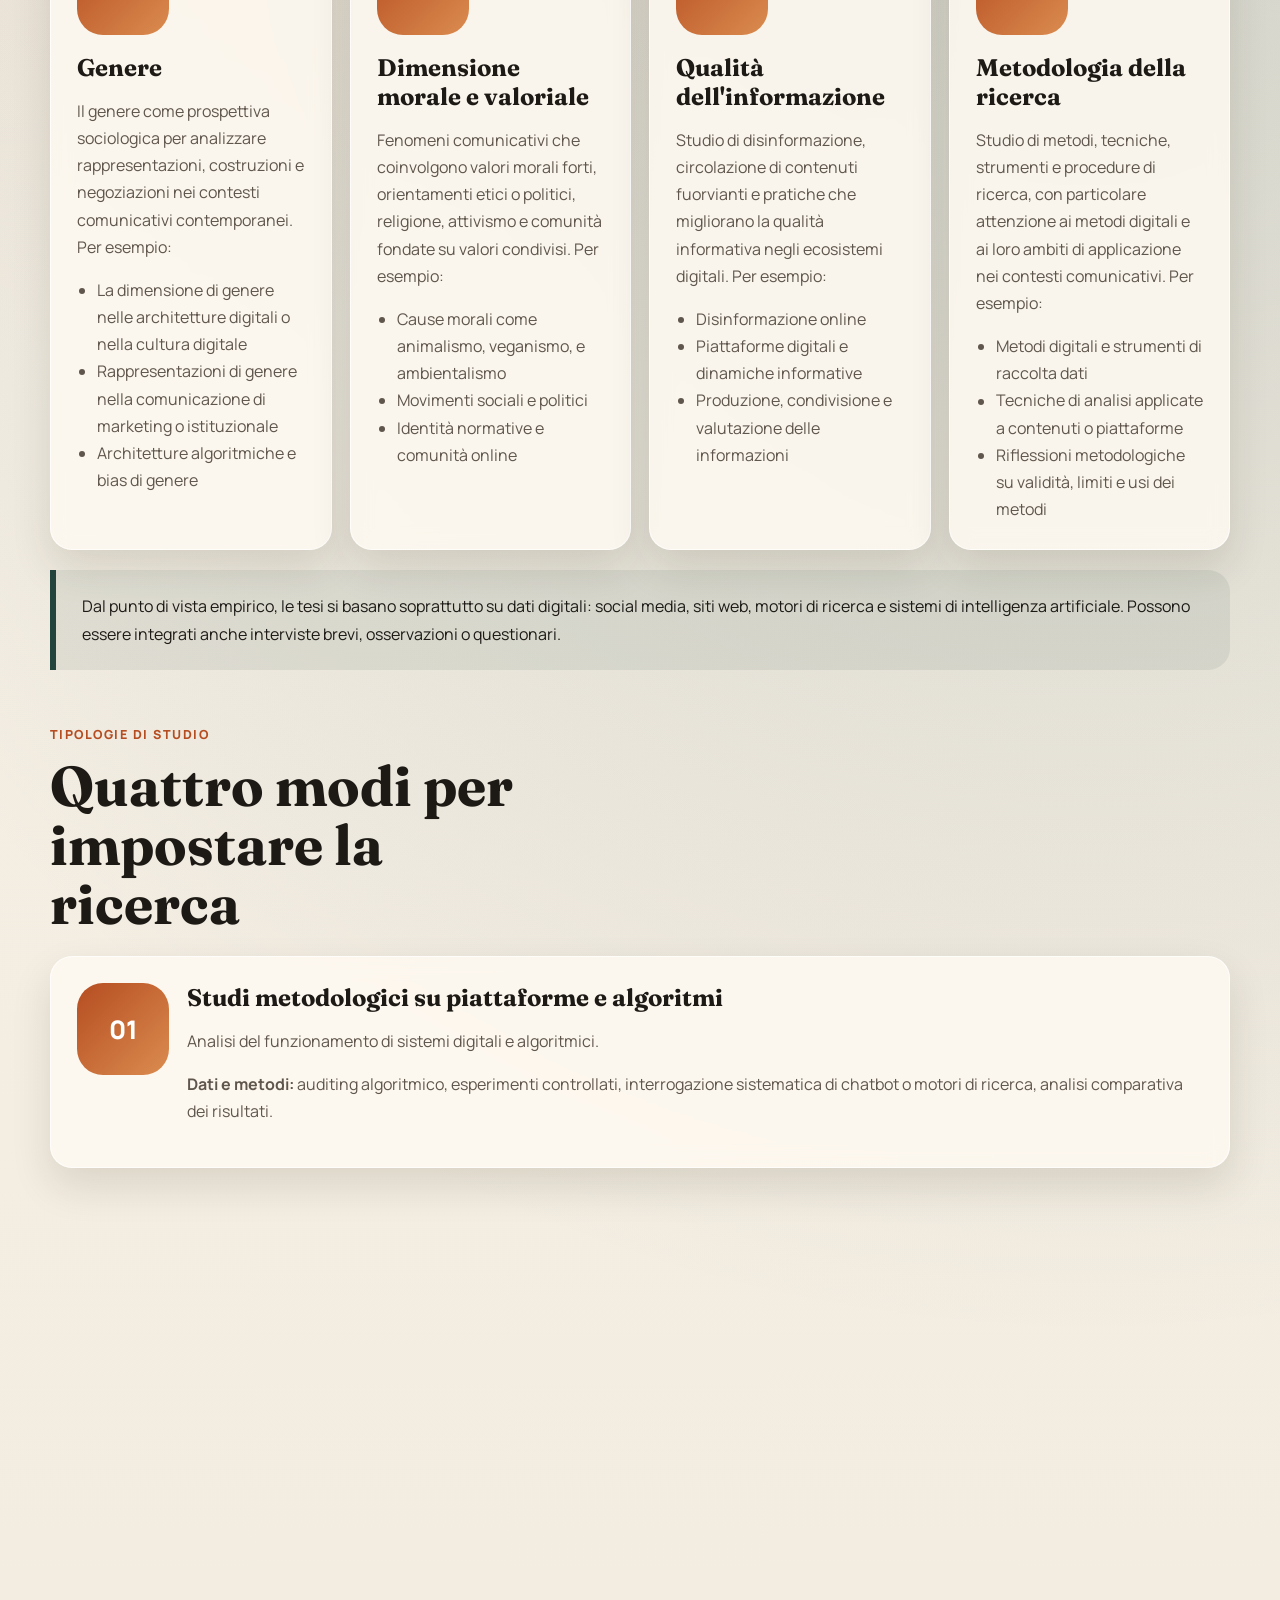
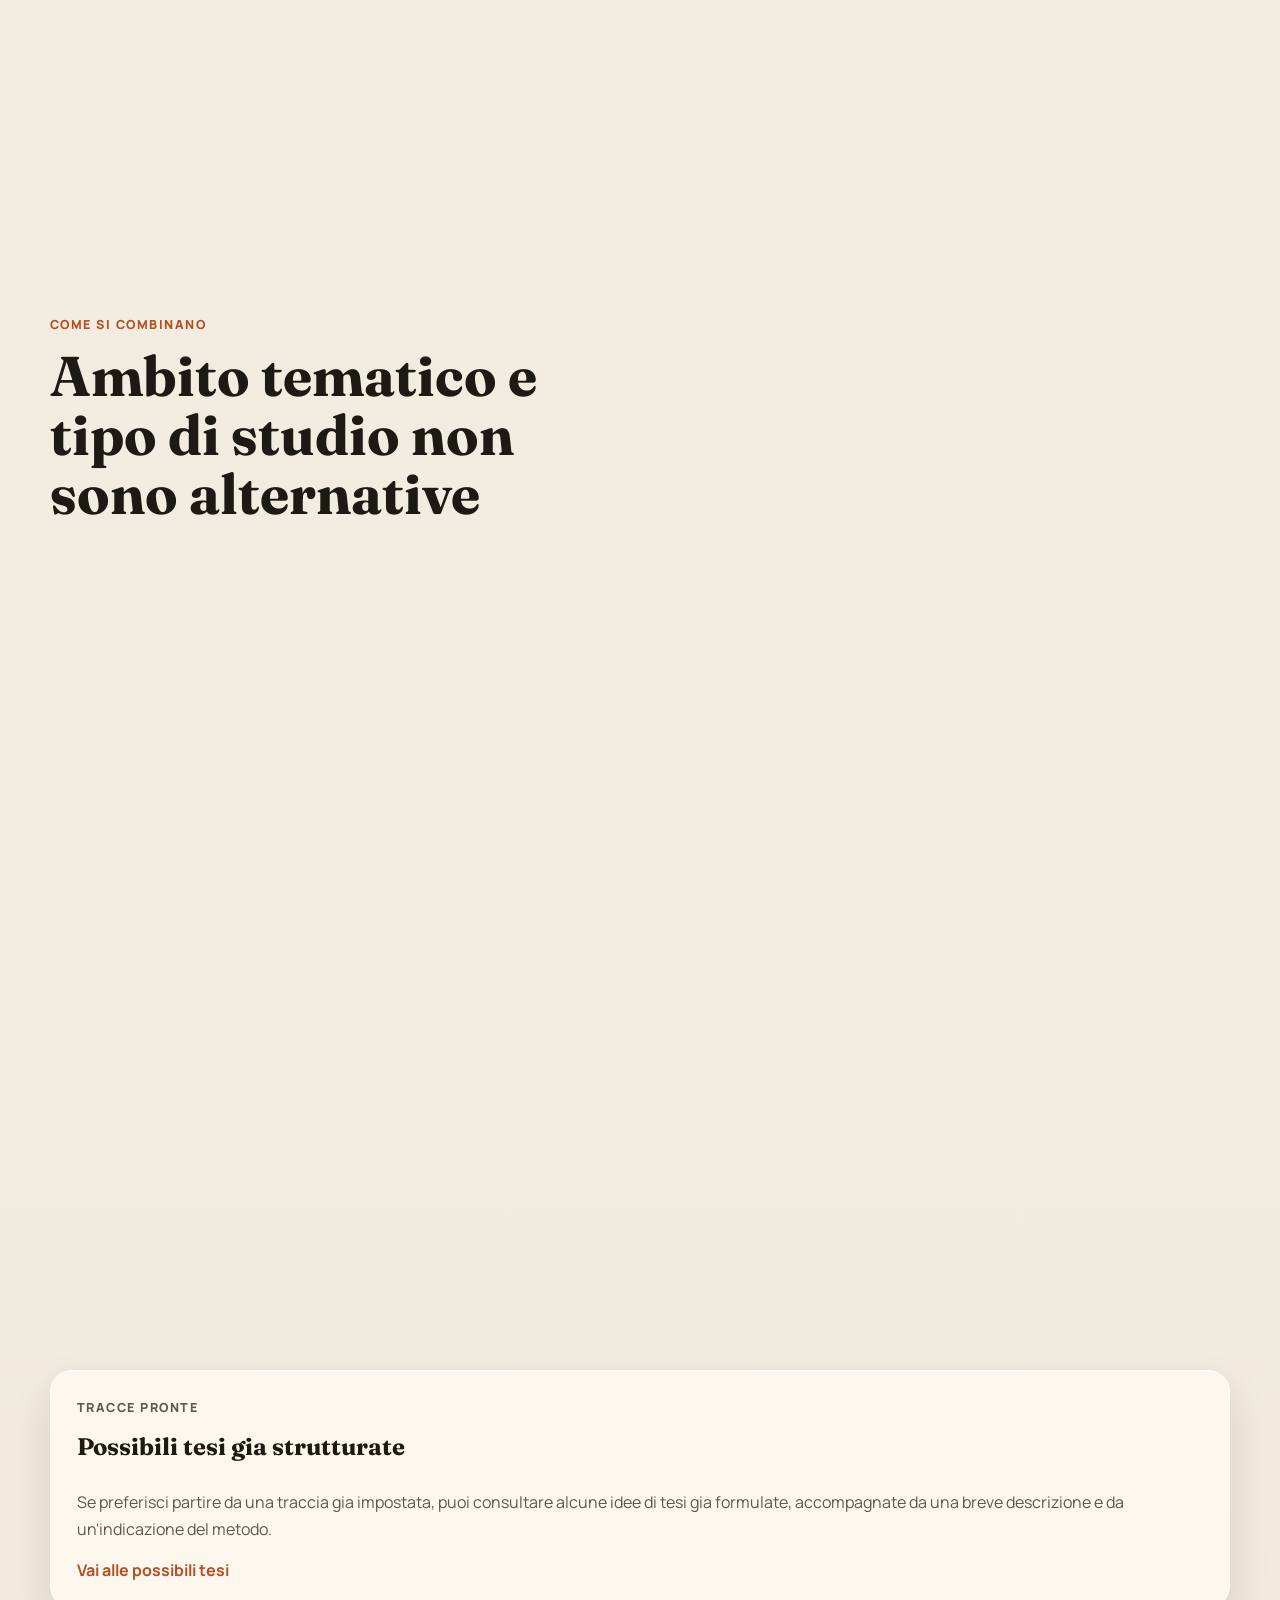
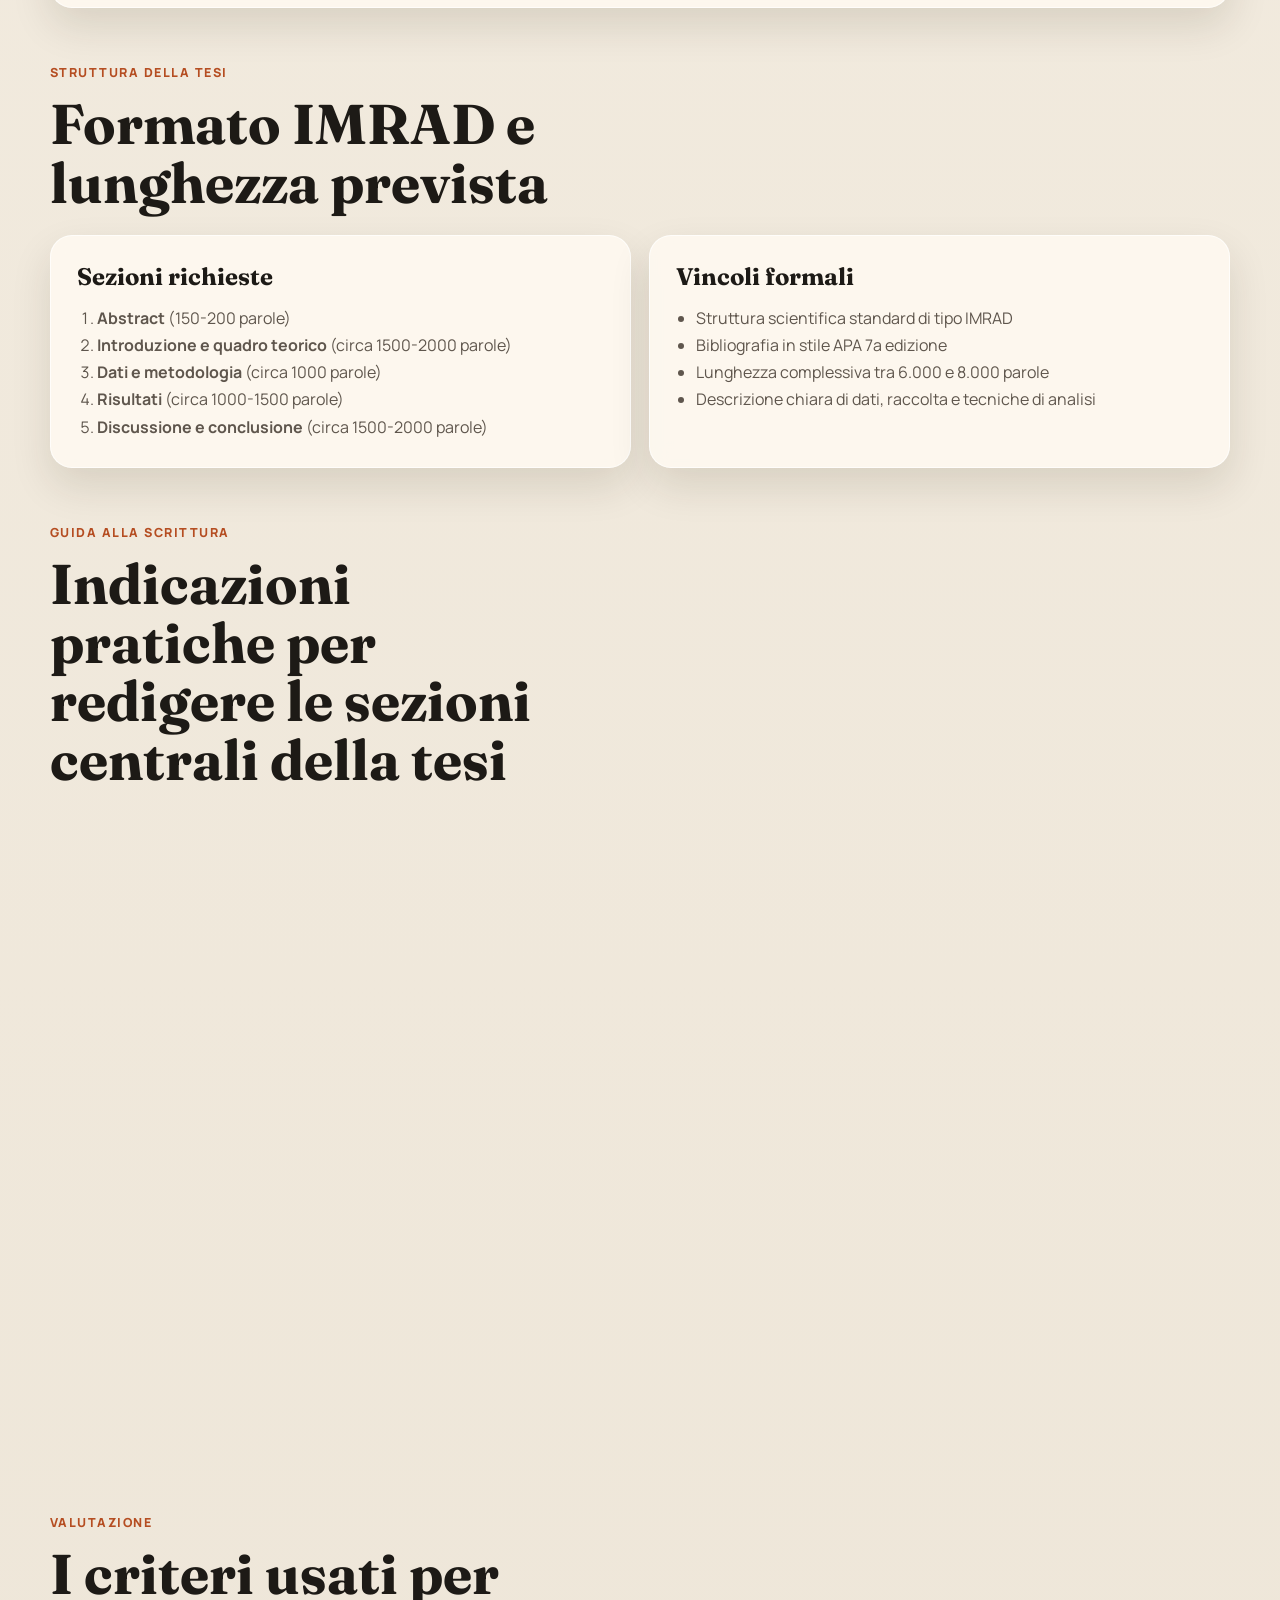
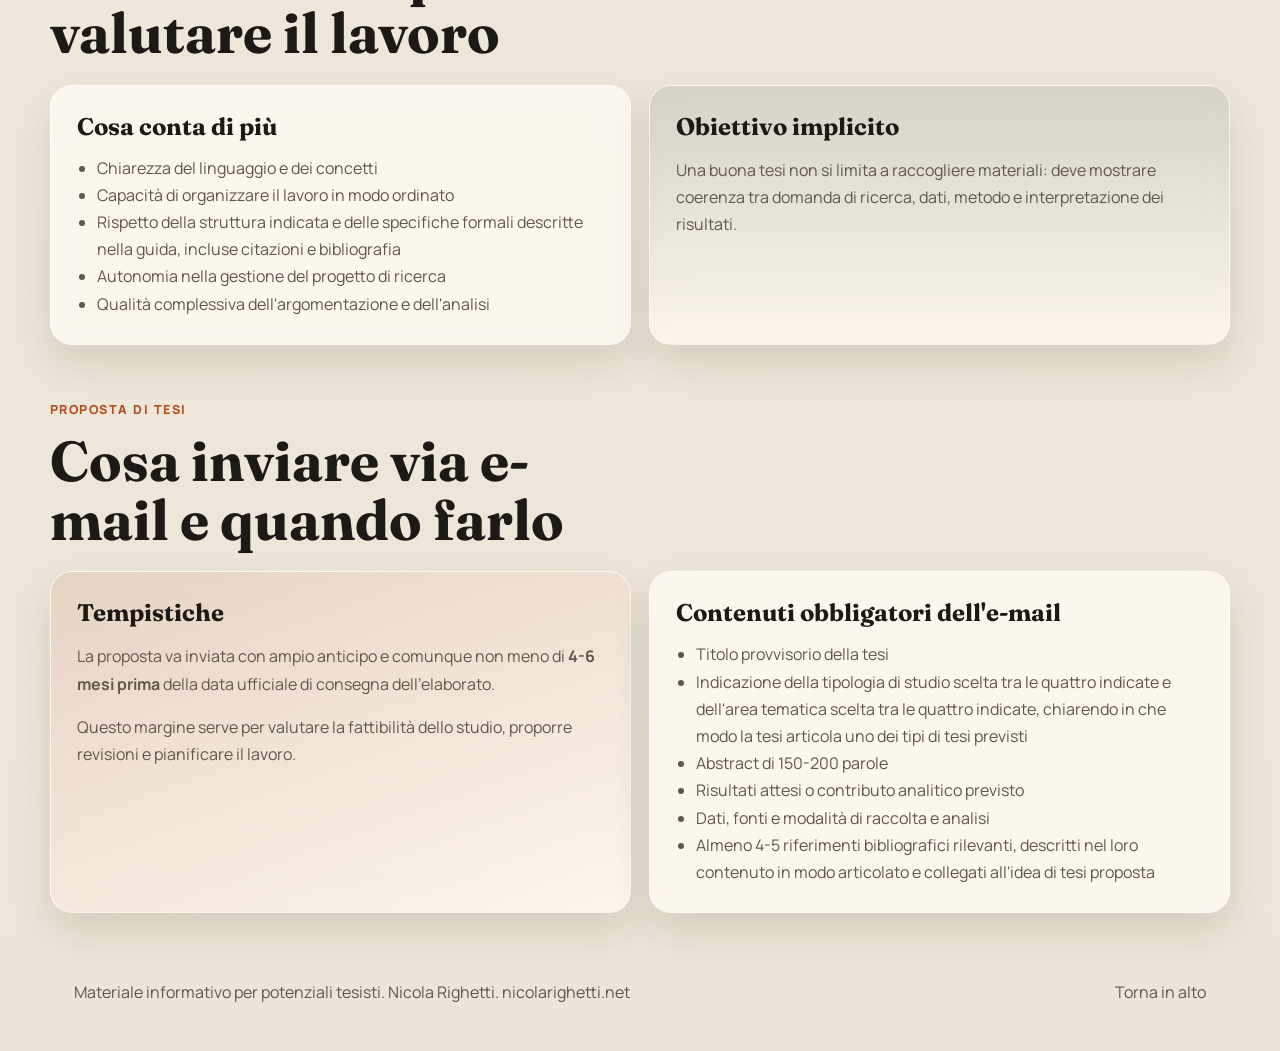
==== commit 75fd360f: "update" ====
--- a/index.html
+++ b/index.html
@@ -364,7 +364,7 @@
           <h3>Contenuti obbligatori dell'e-mail</h3>
           <ul class="checklist">
             <li>Titolo provvisorio della tesi</li>
-            <li>Indicazione della tipologia di studio scelta tra le quattro indicate e dell'area tematica scelta tra le quattro indicate, chiarendo in quale dei tipi di tesi previsti si colloca il progetto</li>
+            <li>Indicazione della tipologia di studio scelta tra le quattro indicate e dell'area tematica scelta tra le quattro indicate, chiarendo in che modo la tesi articola uno dei tipi di tesi previsti</li>
             <li>Abstract di 150-200 parole</li>
             <li>Risultati attesi o contributo analitico previsto</li>
             <li>Dati, fonti e modalità di raccolta e analisi</li>
--- a/styles.css
+++ b/styles.css
@@ -251,14 +251,14 @@
 .topic-index {
   display: grid;
   place-items: center;
-  width: 72px;
-  height: 72px;
+  width: 92px;
+  height: 92px;
   margin-bottom: 18px;
-  border-radius: 22px;
-  background: linear-gradient(135deg, var(--secondary), #4f7b71);
+  border-radius: 26px;
+  background: linear-gradient(135deg, var(--primary), #db8c4f);
   color: #fff;
   font-weight: 800;
-  font-size: 1.3rem;
+  font-size: 1.6rem;
 }
 
 .callout {
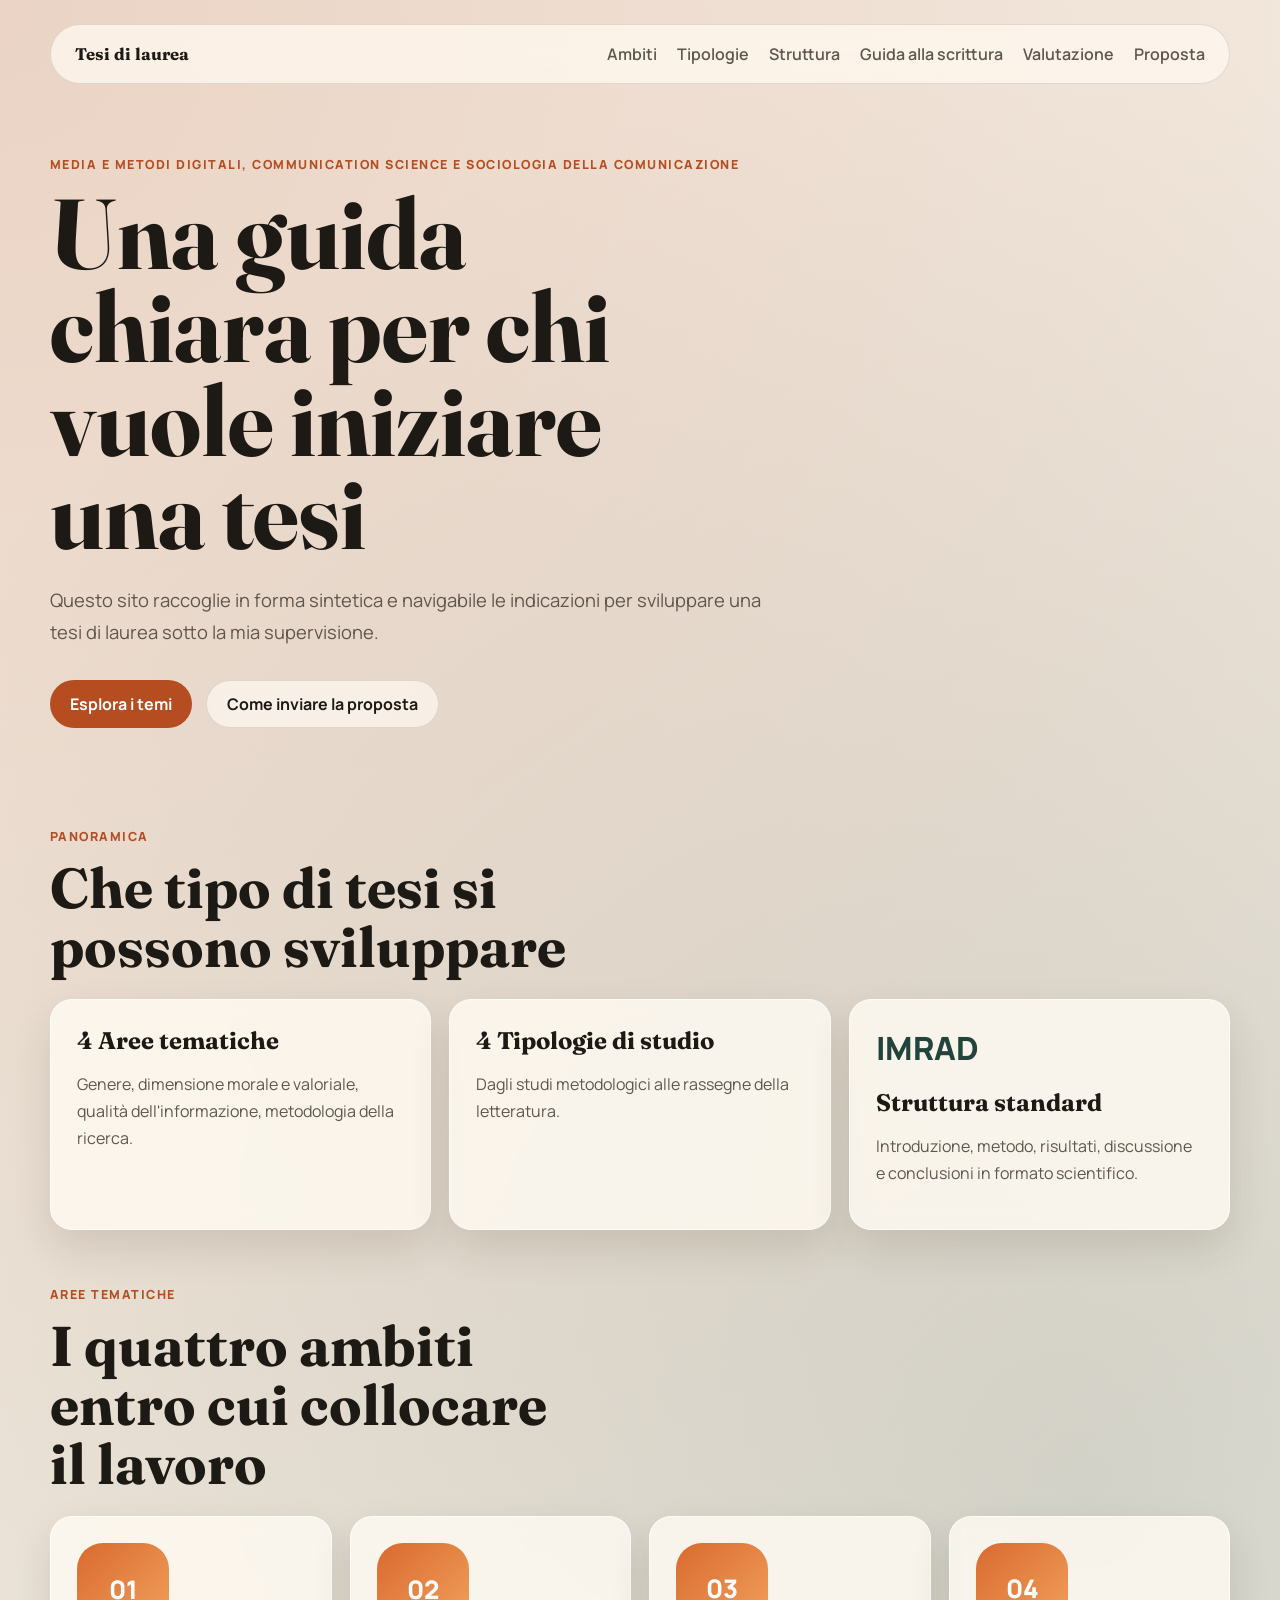
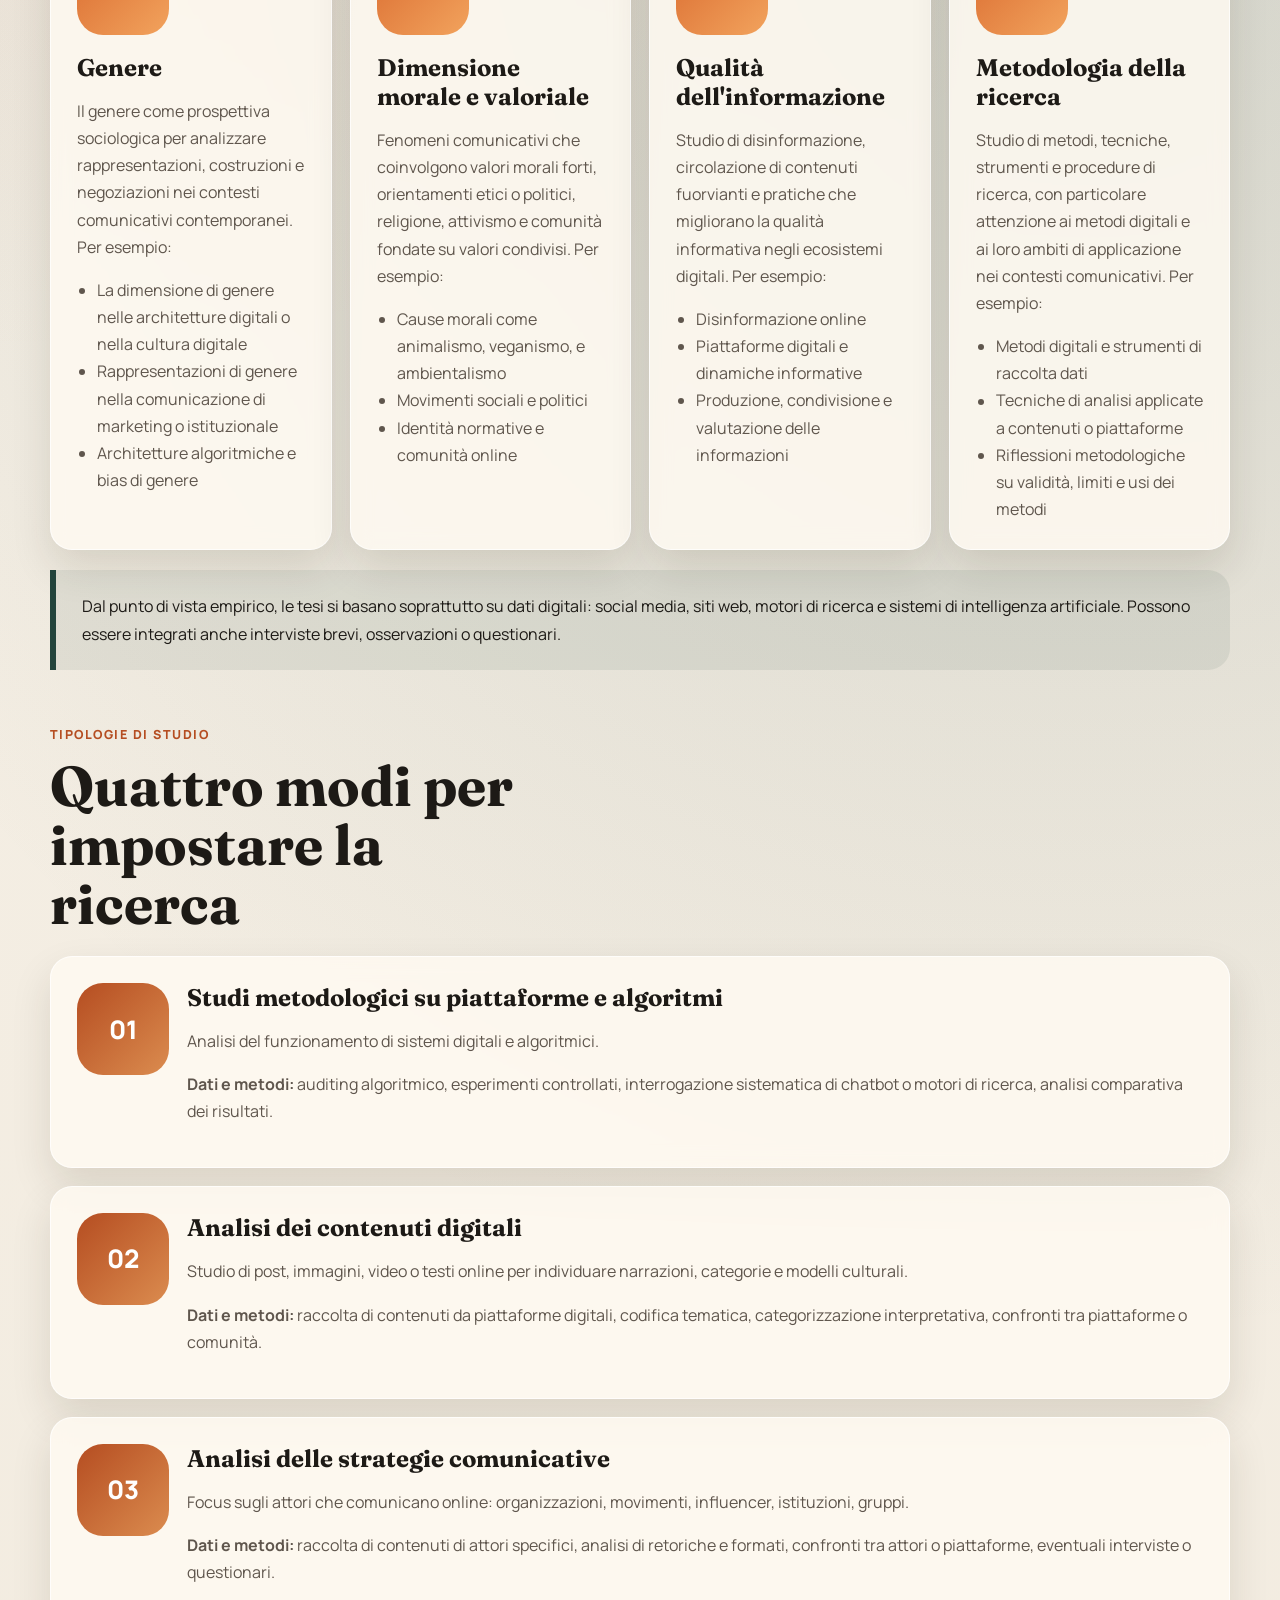
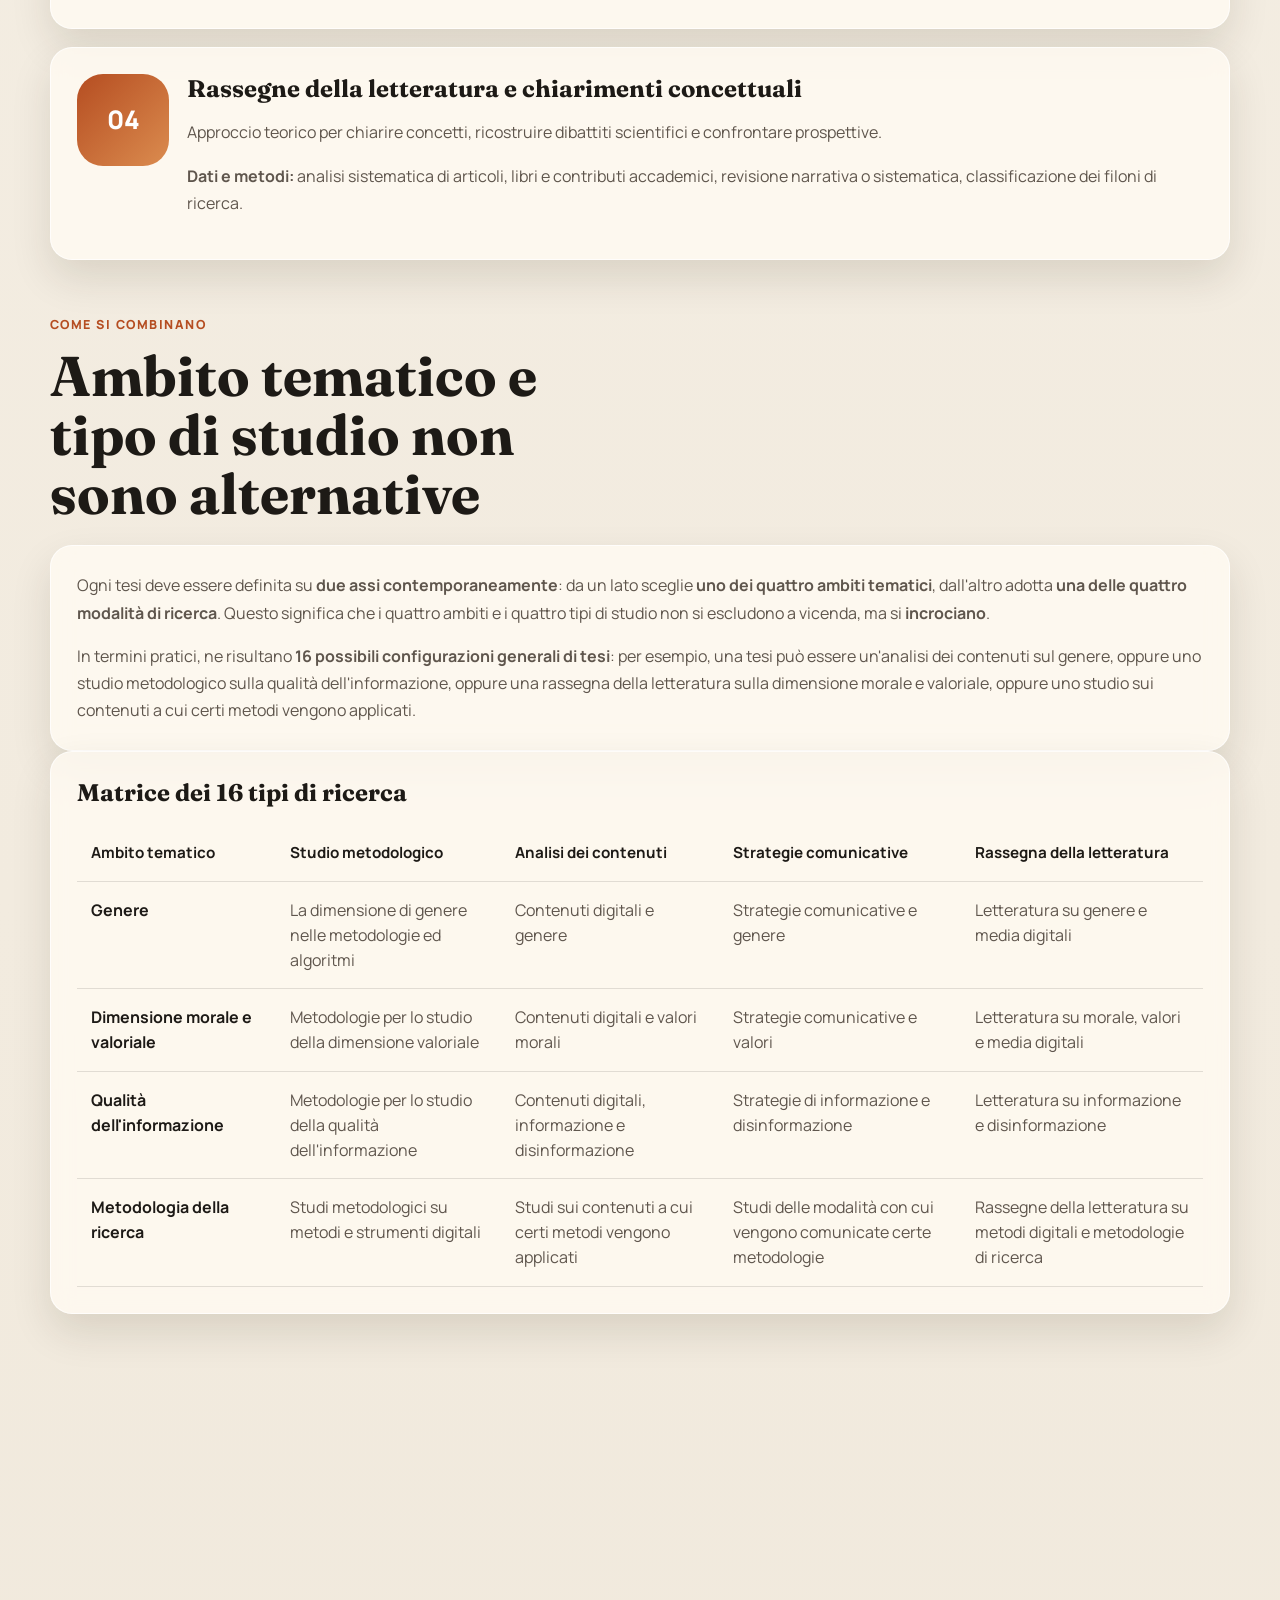
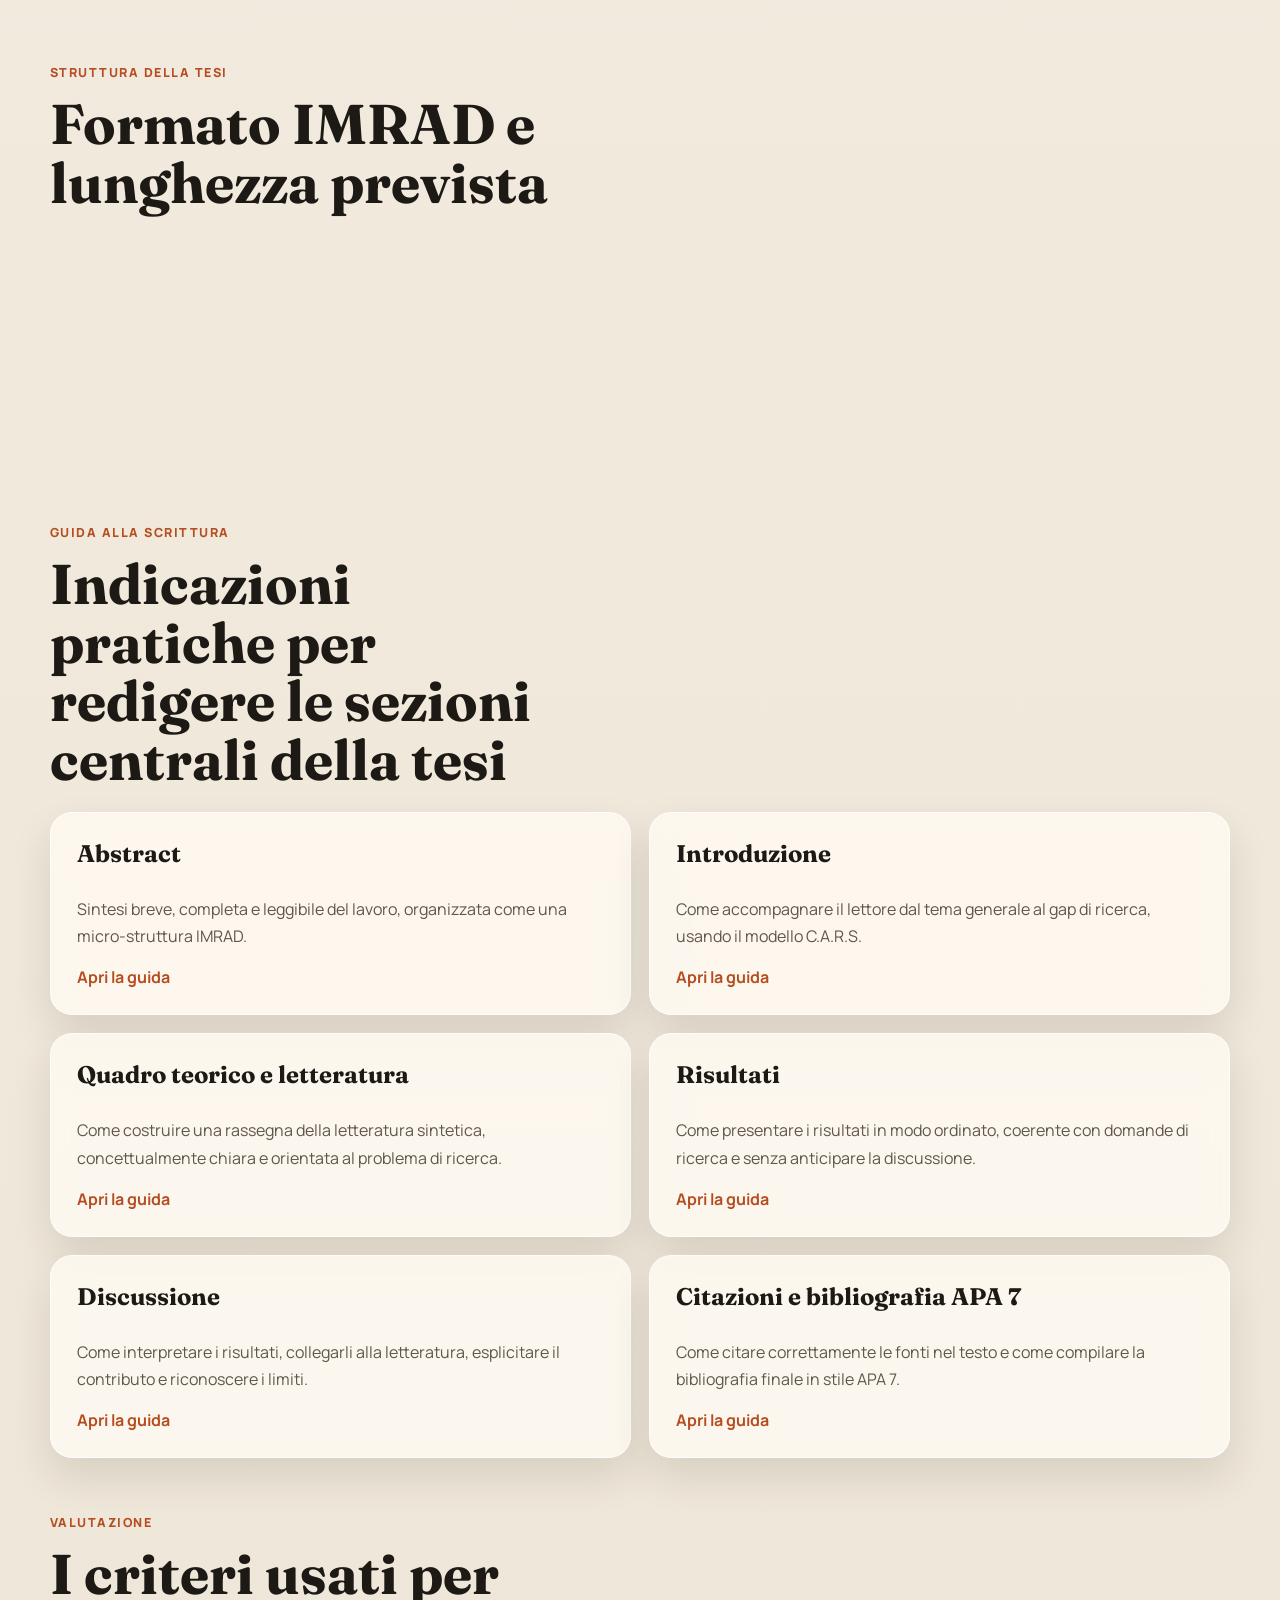
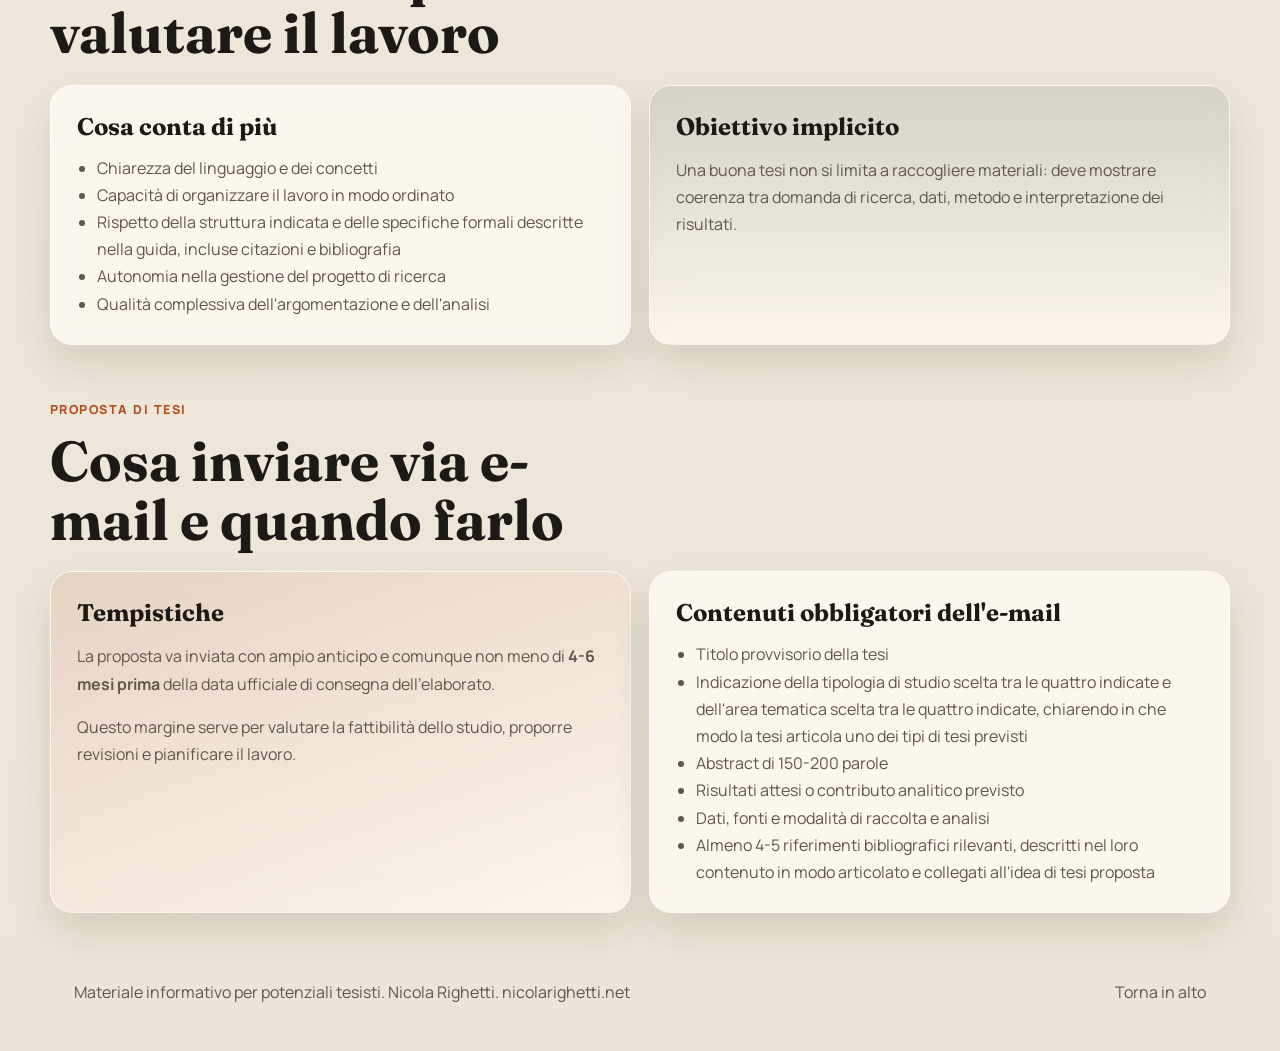
==== commit bae14cf4: "update" ====
--- a/index.html
+++ b/index.html
@@ -8,7 +8,7 @@
   <link rel="preconnect" href="https://fonts.googleapis.com">
   <link rel="preconnect" href="https://fonts.gstatic.com" crossorigin>
   <link href="https://fonts.googleapis.com/css2?family=Fraunces:opsz,wght@9..144,500;9..144,700&family=Manrope:wght@400;500;600;700&display=swap" rel="stylesheet">
-  <link rel="stylesheet" href="styles.css">
+  <link rel="stylesheet" href="styles.css?v=20260317">
 </head>
 <body>
   <header class="hero" id="top">
@@ -380,6 +380,6 @@
     <a href="#top">Torna in alto</a>
   </footer>
 
-  <script src="script.js"></script>
+  <script src="script.js?v=20260317"></script>
 </body>
 </html>
--- a/styles.css
+++ b/styles.css
@@ -255,7 +255,7 @@
   height: 92px;
   margin-bottom: 18px;
   border-radius: 26px;
-  background: linear-gradient(135deg, var(--primary), #db8c4f);
+  background: linear-gradient(135deg, #d96a2f, #f2a35d);
   color: #fff;
   font-weight: 800;
   font-size: 1.6rem;
